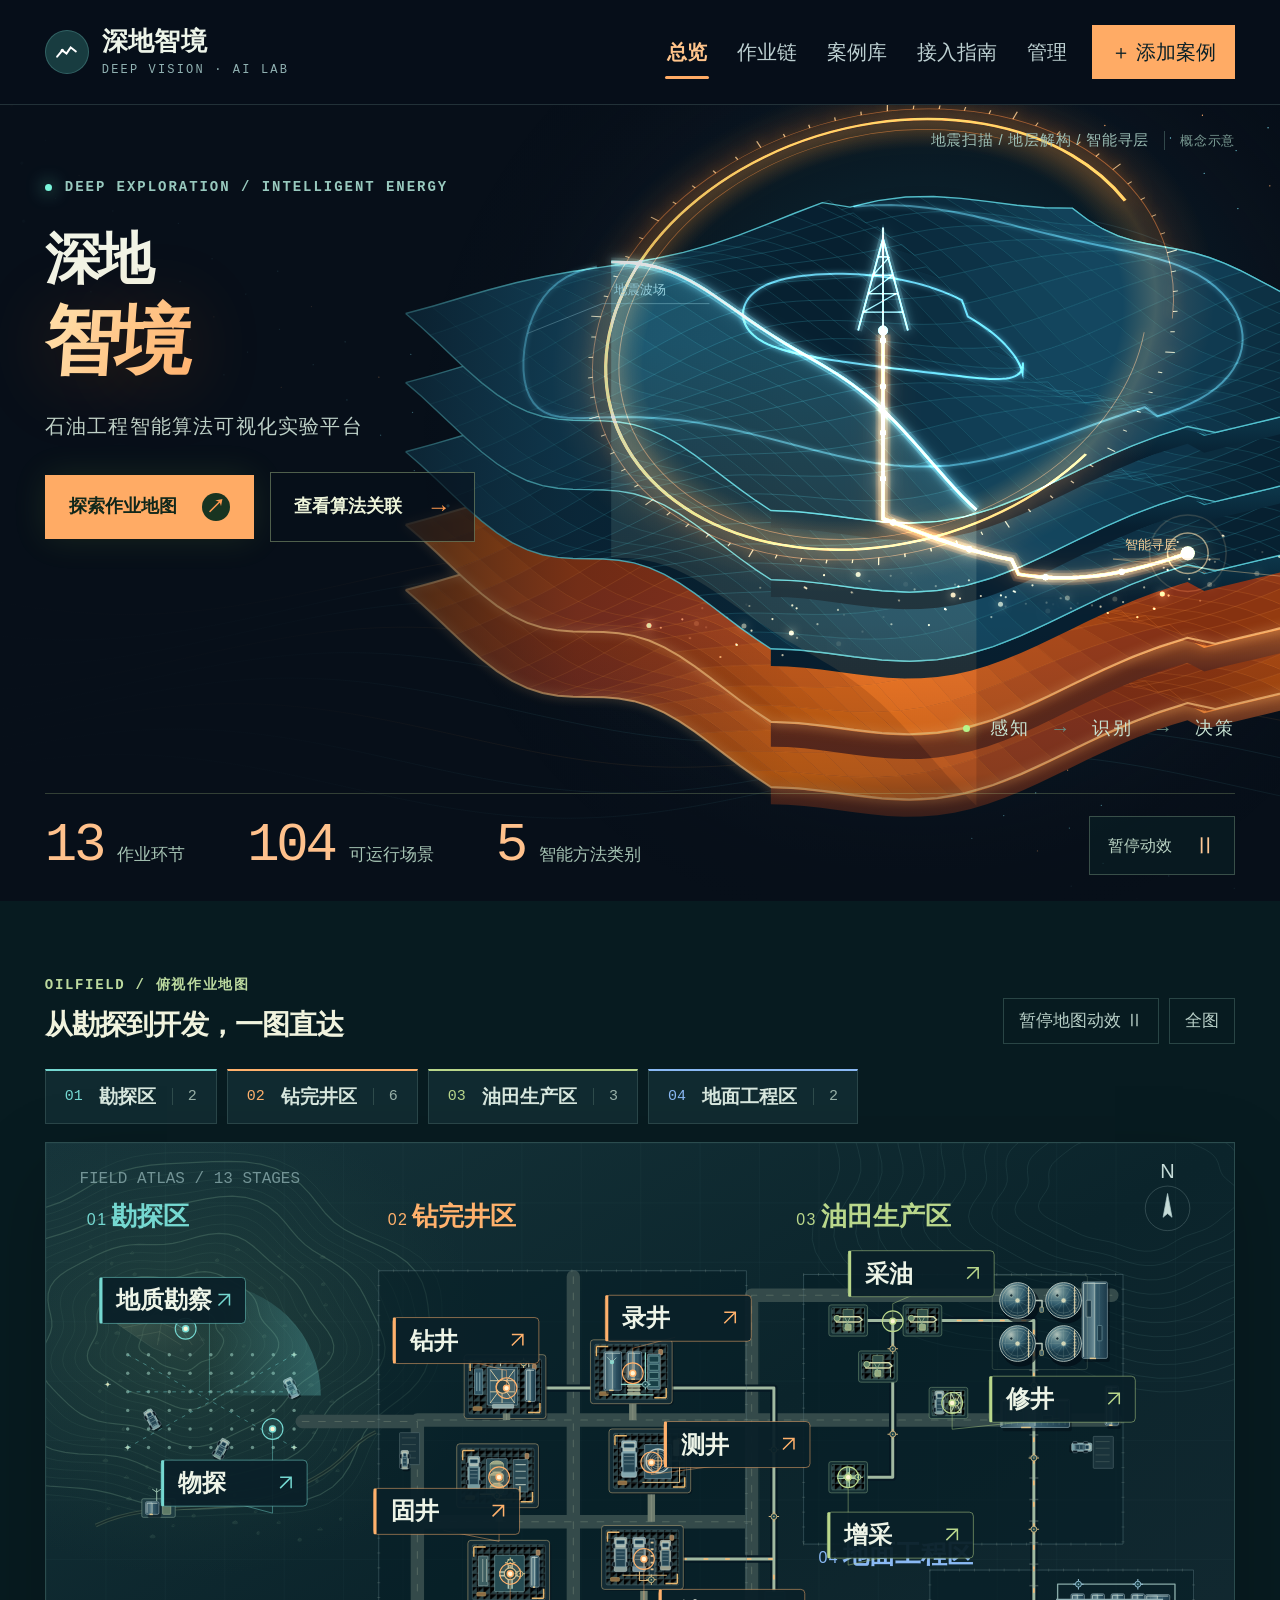
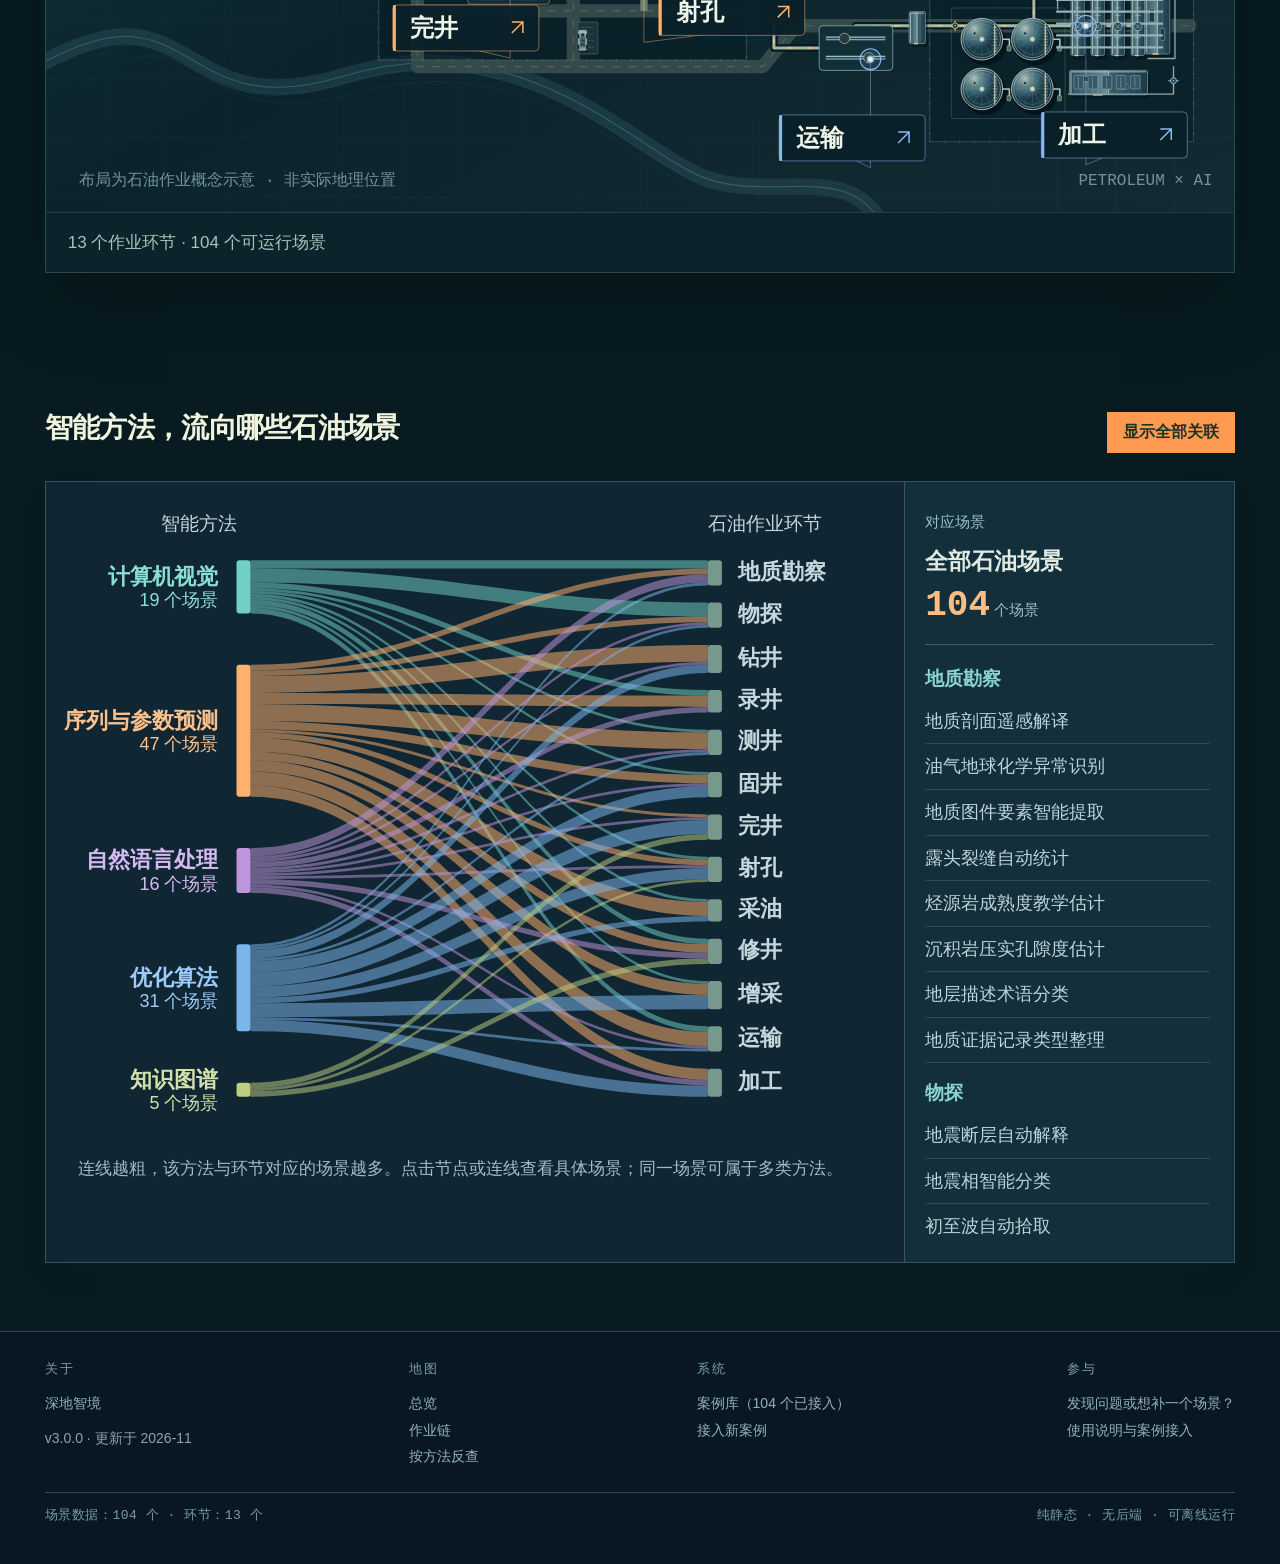
==== index.html @ 2edc5188 "Publish Deep Vision with 104 standalone case packages" ====
<!DOCTYPE html>
<html lang="zh-CN">
<head>
<meta charset="UTF-8">
<meta name="viewport" content="width=device-width, initial-scale=1">
<title>深地智境</title>
<meta name="description" content="按石油作业链条逐环节展示可被深度学习改造的候选场景，标注 AI 介入点、数据条件与难度等级；带可运行的案例示范。">

<link rel="stylesheet" href="assets/core/tokens.css?v=342cf33930a3">
<link rel="stylesheet" href="assets/core/layout.css?v=50ebb959e0c3">
<link rel="stylesheet" href="assets/core/ui.css?v=e6f9c9d52285">
<link rel="stylesheet" href="assets/core/atlas-modern.css?v=4b2fe0c41042"><link rel="stylesheet" href="assets/core/hero-showcase.css?v=bfd9383c7ddd"><link rel="stylesheet" href="assets/core/field-atlas.css?v=1c69965e62d0"><link rel="stylesheet" href="assets/core/typography.css?v=a3e44f5db6d7"><link rel="stylesheet" href="assets/core/site-theme.css?v=c8403ecc558a"><link rel="stylesheet" href="assets/core/visual-balance.css?v=055d3d6280e7"><link rel="stylesheet" href="assets/core/responsive-layout.css?v=aa645f9584f3"><script src="assets/core/responsive-layout.js?v=fba306788562"></script><link rel="stylesheet" href="assets/core/drilling-stage.css?v=667e18cecf78"><link rel="stylesheet" href="assets/core/case-layout.css?v=bae77442cafb"><link rel="stylesheet" href="assets/core/visual-story.css?v=abb09c62ab04"><link rel="stylesheet" href="assets/core/case-reading.css?v=5a3bd99c80a9"></head>
<body>

<div id="view">
  <main class="wrap" style="padding:120px 0">
    <div class="empty"><b>正在加载</b>如果这行字一直不消失，说明脚本没有正确执行，
    请检查浏览器控制台。</div>
  </main>
</div>

<noscript>
  <div class="wrap" style="padding:80px 0">
    <div class="empty"><b>需要启用 JavaScript</b>本站是纯前端渲染的，所有页面由本地脚本生成。</div>
  </div>
</noscript>

<!-- =========================================================
     脚本加载顺序（改这里之前先读 docs/如何添加新案例.md）
     1. data.js         场景元数据
     2. registry.js     案例注册表
     3. kit.js          渲染工具箱
     4. cases/*         案例插件 —— 新增案例加在这一段
     5. case-demo-host  示范宿主（整页 iframe / 模块 Shadow DOM）
     6. case-upload     案例包导入（读 localStorage，必须在 shell 前）
     7. shell.js        外壳，必须最后
     ========================================================= -->
<script src="assets/data.js?v=da919d1f98a9"></script>
<script src="assets/core/registry.js?v=8f05258ab177"></script>
<script src="assets/core/kit.js?v=617d84843cad"></script>

<script src="assets/cases/welllog-layer.case.js?v=aa77d965f07a"></script>
<script src="assets/cases/welllog-layer.demo.js?v=cda5c3883fe9"></script>
<!-- ↑ 新案例加在这里：<script src="assets/cases/你的案例.case.js"></script> -->

<!-- 上传的案例包（localStorage）在这里恢复注册，必须在 shell.js 之前 -->
<script src="assets/core/case-demo-host.js?v=b714731358d5"></script>
<script src="assets/core/reference-compat.js?v=687f23ee3d21"></script>
<script src="assets/core/case-upload.js?v=7e6591bdbd07"></script>

<script src="assets/core/admin.js?v=25abed505810"></script>

<script src="assets/cases/submission.case.js?v=53d405d1c8ea"></script>
<script src="assets/core/shell.js?v=cf07dbf7e79e"></script>

<script src="assets/core/jszip.min.js?v=f12f367798e3"></script><script src="assets/core/zip-import.js?v=107d99b56306"></script><script src="assets/core/enhance.js?v=d10f1e54874f"></script><script src="assets/core/review.js?v=57af353145b8"></script><script src="assets/core/field-detail.js?v=57bccdac3e24"></script><script src="assets/core/field-map.js?v=561b16497f39"></script><script src="assets/core/method-map.js?v=8bbf42f8b84b"></script><script src="assets/core/hero-wavefield.js?v=b8c109173e11"></script><script src="assets/core/hero-showcase.js?v=47ed6ec9f074"></script><script src="assets/core/site-style.js?v=aeabc6222d94"></script><script src="assets/core/three-vendor.js?v=73708dd5fd15"></script><script src="assets/core/field-scene-catalog.js?v=a9eef6bc4c79"></script><script src="assets/core/field-panorama.js?v=92b64bff4423"></script><script src="assets/core/field-models.js?v=7644976f595b"></script><script src="assets/core/field-world.js?v=37306292ba66"></script><script src="assets/core/drilling-stage.js?v=5fe9d2c234d6"></script><script src="assets/core/reading-scale.js?v=5ea60c74acb3"></script></body>
</html>
---- assets/core/tokens.css ----
/* =========================================================
   设计令牌 Design Tokens
   风格：暖白纸面 + 低饱和彩色分区
   规则：所有颜色只在这里定义，案例与组件不得写死色值
   ========================================================= */

:root{
  /* ---------- 画布 ---------- */
  --paper:      #fbfaf6;   /* 主背景，暖白 */
  --paper-2:    #f5f2ea;   /* 次级底板 */
  --paper-3:    #efece1;   /* 三级底板 */
  --card:       #ffffff;   /* 卡片 */
  --card-soft:  #fdfcf9;   /* 卡片内嵌区 */

  /* ---------- 描边 ---------- */
  --line:       #e9e4d8;
  --line-2:     #ddd7c8;
  --line-3:     #c9c2b0;

  /* ---------- 墨色（文字） ---------- */
  --ink:        #242b2e;
  --ink-2:      #4d565b;
  --ink-3:      #79828a;
  --ink-4:      #9ba3a9;
  --ink-inv:    #fdfcf9;

  /* ---------- 主强调 ---------- */
  --jade:       #2f7d6b;
  --jade-d:     #235f51;
  --jade-l:     #e6f1ec;
  --clay:       #b26a39;
  --clay-d:     #8e5229;
  --clay-l:     #f8ecdf;

  /* ---------- 五类方法色（中饱和，白底可读） ---------- */
  --c-cv:       #2f7d6b;   /* 计算机视觉 */
  --c-ts:       #b26a39;   /* 时序预测 */
  --c-nlp:      #7e5a8d;   /* 自然语言处理 */
  --c-opt:      #41699b;   /* 优化算法 */
  --c-kg:       #767a2e;   /* 知识图谱 */

  --bg-cv:      #e6f1ec;
  --bg-ts:      #f8ecdf;
  --bg-nlp:     #efe9f4;
  --bg-opt:     #e7eef9;
  --bg-kg:      #f1f1dd;

  /* ---------- 语义色 ---------- */
  --ok:         #3f8560;
  --ok-bg:      #e7f3ea;
  --warn:       #a97a1c;
  --warn-bg:    #f9efd7;
  --bad:        #b05a51;
  --bad-bg:     #f9e9e5;

  /* ---------- 圆角与阴影 ---------- */
  --r-s: 5px;
  --r-m: 9px;
  --r-l: 14px;
  --r-xl: 20px;

  --sh-1: 0 1px 2px rgba(48,44,30,.045);
  --sh-2: 0 1px 2px rgba(48,44,30,.05), 0 6px 18px -10px rgba(48,44,30,.14);
  --sh-3: 0 2px 4px rgba(48,44,30,.05), 0 14px 34px -16px rgba(48,44,30,.20);

  /* ---------- 字体 ---------- */
  --mono: 'JetBrains Mono','SFMono-Regular','Cascadia Mono',Consolas,'Liberation Mono',monospace;
  --sans: 'Inter',-apple-system,BlinkMacSystemFont,'Segoe UI Variable','Segoe UI',
          'PingFang SC','Hiragino Sans GB','Microsoft YaHei UI','Microsoft YaHei',sans-serif;

  /* ---------- 布局 ---------- */
  --nav-h: 54px;
  --maxw: 1180px;
  --sp-1: 6px;  --sp-2: 10px;  --sp-3: 14px;
  --sp-4: 20px; --sp-5: 28px;  --sp-6: 40px;
}

/* =========================================================
   Reset
   ========================================================= */
*{box-sizing:border-box;margin:0;padding:0}
html{scroll-behavior:smooth;-webkit-text-size-adjust:100%}
body{
  font-family:var(--sans);
  font-size:14px;
  line-height:1.68;
  color:var(--ink);
  background:var(--paper);
  -webkit-font-smoothing:antialiased;
  -moz-osx-font-smoothing:grayscale;
  overflow-x:hidden;
}

/* 背景：四处低饱和色晕，制造“纸面有光”的感觉，不做暗色 */
body::before{
  content:'';
  position:fixed;inset:0;z-index:-2;
  background:
    radial-gradient(1000px 620px at 6% -12%,  #e5f1eb 0%, rgba(229,241,235,0) 62%),
    radial-gradient(880px 560px at 96% -6%,   #f9ecdf 0%, rgba(249,236,223,0) 60%),
    radial-gradient(900px 760px at 74% 102%,  #e8eef8 0%, rgba(232,238,248,0) 62%),
    radial-gradient(760px 620px at 18% 96%,   #f7ebee 0%, rgba(247,235,238,0) 60%),
    var(--paper);
}
/* 极淡网格，只在上半页可见 */
body::after{
  content:'';
  position:fixed;inset:0;z-index:-1;pointer-events:none;
  background-image:
    linear-gradient(to right, rgba(80,74,55,.055) 1px, transparent 1px),
    linear-gradient(to bottom, rgba(80,74,55,.055) 1px, transparent 1px);
  background-size:76px 76px;
  mask-image:radial-gradient(ellipse 70% 46% at 50% 0%, #000 0%, transparent 82%);
  -webkit-mask-image:radial-gradient(ellipse 70% 46% at 50% 0%, #000 0%, transparent 82%);
}

a{color:inherit;text-decoration:none}
button{font-family:inherit;font-size:inherit;color:inherit;background:none;border:none;cursor:pointer}
input,select,textarea{font-family:inherit;font-size:inherit}
img,svg{max-width:100%}
::selection{background:rgba(47,125,107,.20);color:var(--ink)}

::-webkit-scrollbar{width:11px;height:11px}
::-webkit-scrollbar-track{background:var(--paper-2)}
::-webkit-scrollbar-thumb{background:var(--line-2);border-radius:6px;border:3px solid var(--paper-2)}
::-webkit-scrollbar-thumb:hover{background:var(--line-3)}

:focus-visible{outline:2px solid var(--jade);outline-offset:2px;border-radius:3px}

/* =========================================================
   排版基元
   ========================================================= */
h1,h2,h3,h4,h5{font-weight:650;letter-spacing:-.005em;line-height:1.3;color:var(--ink)}
p{color:var(--ink-2)}
b,strong{font-weight:650;color:var(--ink)}

.wrap{width:min(var(--maxw),calc(100% - 48px));margin:0 auto}
.mono{font-family:var(--mono);font-variant-numeric:tabular-nums}

.kicker{
  font-family:var(--mono);font-size:10px;letter-spacing:.2em;text-transform:uppercase;
  color:var(--jade-d);display:inline-flex;align-items:center;gap:9px;
}
.kicker::before{content:'';width:20px;height:1.5px;background:currentColor;opacity:.55;border-radius:2px}
.kicker.plain::before{display:none}
.kicker.clay{color:var(--clay-d)}

.eyebrow{
  font-family:var(--mono);font-size:10px;letter-spacing:.18em;text-transform:uppercase;color:var(--ink-4);
}

.lede{font-size:13.5px;line-height:1.8;color:var(--ink-2)}

/* 工具类 */
.muted{color:var(--ink-3)}
.small{font-size:12px}
.nowrap{white-space:nowrap}
.hr{height:1px;background:var(--line);border:0;margin:0}
.stack{display:flex;flex-direction:column}
.row{display:flex;align-items:center}

/* 动效：轻微上浮，不做夸张动画 */
@keyframes rise{from{opacity:0;transform:translateY(8px)}to{opacity:1;transform:none}}
.rise{animation:rise .42s cubic-bezier(.2,.7,.3,1) both}
.d1{animation-delay:.03s}.d2{animation-delay:.06s}.d3{animation-delay:.09s}.d4{animation-delay:.12s}.d5{animation-delay:.15s}

@media (prefers-reduced-motion:reduce){
  *{animation:none!important;transition:none!important;scroll-behavior:auto!important}
}
---- assets/core/layout.css ----
/* =========================================================
   布局层：导航 / 页头 / 章节 / 链条 / 页脚
   ========================================================= */

/* ---------------- 顶部导航 ---------------- */
.hdr{
  position:sticky;top:0;z-index:60;
  background:rgba(251,250,246,.82);
  backdrop-filter:blur(16px) saturate(150%);
  -webkit-backdrop-filter:blur(16px) saturate(150%);
  border-bottom:1px solid var(--line);
}
.hdr-in{
  width:min(var(--maxw),calc(100% - 44px));margin:0 auto;
  height:var(--nav-h);display:flex;align-items:center;gap:24px;
}
.brand{display:flex;align-items:center;gap:11px;flex-shrink:0}
.brand-mark{
  width:28px;height:28px;border-radius:8px;
  background:linear-gradient(148deg,var(--jade) 0%, #3f9a83 55%, var(--clay) 140%);
  display:grid;place-items:center;flex-shrink:0;
  box-shadow:0 1px 2px rgba(47,125,107,.28), 0 6px 14px -8px rgba(47,125,107,.5);
}
.brand-mark svg{display:block}
.brand-txt{display:flex;flex-direction:column;line-height:1.15}
.brand-txt b{font-size:14px;font-weight:650;letter-spacing:.01em;color:var(--ink)}
.brand-txt span{
  font-family:var(--mono);font-size:8.5px;letter-spacing:.17em;color:var(--ink-4);
  text-transform:uppercase;margin-top:3px;
}

.nav{display:flex;align-items:center;gap:1px;margin-left:auto}
.nav a{
  position:relative;padding:7px 11px;border-radius:6px;font-size:13px;color:var(--ink-2);
  transition:color .16s,background .16s;white-space:nowrap;
}
.nav a:hover{color:var(--ink);background:rgba(47,125,107,.07)}
.nav a.on{color:var(--jade-d);font-weight:600}
.nav a.on::after{
  content:'';position:absolute;left:11px;right:11px;bottom:-2px;height:2px;
  background:var(--jade);border-radius:2px;
}
.nav .nav-sep{width:1px;height:16px;background:var(--line-2);margin:0 8px}

/* ---------------- 章节 ---------------- */
.section{padding:38px 0}
.section.tight{padding:26px 0}
.section + .section{border-top:0}
/* 章节头：标高尺 + 编号徽标 + 全宽标题，像技术文档的章节分隔 */
.sec-head{border-top:1px solid var(--line-2);padding-top:9px;margin-bottom:16px}
.sec-rail{display:flex;align-items:center;gap:11px;margin-bottom:8px;min-height:20px}
.sec-num{
  font-family:var(--mono);font-size:10px;letter-spacing:.08em;color:var(--jade-d);
  padding:1px 6px;border:1px solid rgba(47,125,107,.26);border-radius:4px;
  background:var(--jade-l);line-height:1.5;
}
.sec-rail .kicker::before{display:none}
.sec-rail .kicker{font-size:9px;letter-spacing:.16em}
.sec-rail .r{margin-left:auto;display:flex;align-items:center;gap:8px}
.sec-head h2{font-size:clamp(17px,1.75vw,20px);letter-spacing:-.012em}
.sec-head p{color:var(--ink-3);font-size:12.5px;max-width:82ch;margin-top:3px;line-height:1.62}

/* ---------------- HERO ---------------- */
.hero{padding:34px 0 0;position:relative}
.hero-grid{
  display:grid;grid-template-columns:minmax(0,1fr) 372px;
  gap:52px;align-items:start;padding-bottom:6px;
}
.hero-main{min-width:0}
.hero-top{display:flex;align-items:center;gap:8px;margin-bottom:16px;flex-wrap:wrap}
.hero-badge{
  font-family:var(--mono);font-size:9px;letter-spacing:.13em;color:var(--jade-d);
  background:var(--jade-l);border:1px solid rgba(47,125,107,.22);
  padding:3px 9px;border-radius:100px;
}
.hero-badge.alt{background:var(--paper-2);border-color:var(--line-2);color:var(--ink-3)}

.hero h1{
  font-size:clamp(28px,3.3vw,42px);
  line-height:1.14;font-weight:680;letter-spacing:-.024em;
  max-width:20ch;
}
.hero h1 em{
  font-style:normal;position:relative;white-space:nowrap;
  color:var(--jade-d);
}
.hero h1 em::after{
  content:'';position:absolute;left:-2px;right:-2px;bottom:.08em;height:.2em;
  background:linear-gradient(90deg, rgba(47,125,107,.16), rgba(178,106,57,.16));
  border-radius:3px;z-index:-1;
}
.hero-lead{
  margin-top:16px;max-width:60ch;font-size:13.5px;
  color:var(--ink-2);line-height:1.8;
}
.hero-note{
  margin-top:16px;display:flex;gap:11px;align-items:flex-start;
  padding:10px 14px;border-left:2.5px solid var(--clay);
  background:linear-gradient(90deg, rgba(178,106,57,.07), rgba(178,106,57,0) 72%);
  border-radius:0 7px 7px 0;max-width:none;
}
.hero-note b{color:var(--ink);font-weight:650}
.hero-note p{font-size:12px;color:var(--ink-3);line-height:1.65}
.hero-acts{display:flex;gap:8px;margin-top:18px;flex-wrap:wrap}

/* 速览面板 */
.spec{
  border:1px solid var(--line-2);border-radius:11px;background:var(--card);
  box-shadow:var(--sh-2);overflow:hidden;position:relative;
}
.spec::before{
  content:'';position:absolute;left:0;top:0;right:0;height:3px;
  background:linear-gradient(90deg,var(--jade) 0%, #4f9a86 52%, var(--clay) 100%);
}
.spec-h{
  display:flex;align-items:center;justify-content:space-between;gap:10px;
  padding:10px 15px;border-bottom:1px solid var(--line);background:var(--card-soft);
  font-size:8.5px;letter-spacing:.13em;color:var(--ink-4);margin-top:3px;
}
.spec-body{padding:0 15px}
.spec-row{
  display:flex;align-items:baseline;justify-content:space-between;gap:12px;
  padding:8px 0;border-bottom:1px solid var(--line);
}
.spec-body:last-of-type .spec-row:last-child{border-bottom:0}
.spec-row .k{font-size:11.5px;color:var(--ink-3)}
.spec-row .v{font-family:var(--mono);font-size:16px;color:var(--ink);line-height:1;white-space:nowrap}
.spec-row .v small{font-size:9px;color:var(--ink-4);margin:0 5px 0 2px;font-family:var(--sans);letter-spacing:0}
.spec-row .v small:last-child{margin-right:0}
.spec-bar{display:flex;height:4px;margin:0 15px 6px;border-radius:2px;overflow:hidden;background:var(--line)}
.spec-bar i{display:block;height:100%}
.spec-sub{padding:9px 15px 0;border-top:1px solid var(--line);font-size:8.5px;letter-spacing:.13em;color:var(--ink-4)}
.comp{padding:7px 15px 0}
.comp-bar{display:flex;height:7px;border-radius:3px;overflow:hidden;gap:2px}
.comp-bar i{display:block;height:100%}
.comp-legend{display:grid;grid-template-columns:1fr 1fr;gap:0 12px;margin-top:7px}
.comp-legend a{
  display:flex;align-items:center;gap:5px;padding:3px 0;
  font-family:var(--mono);font-size:9px;color:var(--ink-3);letter-spacing:.04em;
  border-bottom:1px solid var(--line);transition:color .15s;
}
.comp-legend a:hover{color:var(--jade-d)}
.comp-legend i{width:6px;height:6px;border-radius:1px;display:block;flex-shrink:0}
.comp-legend b{margin-left:auto;color:var(--ink);font-weight:500}
.spec-f{
  display:flex;justify-content:space-between;gap:10px;margin-top:11px;
  padding:8px 15px;border-top:1px solid var(--line);background:var(--card-soft);
  font-family:var(--mono);font-size:8.5px;letter-spacing:.05em;color:var(--ink-4);
}

/* ---------------- 链条 ---------------- */
.chain-wrap{position:relative}
.chain-scroll{overflow-x:auto;padding:0 0 8px;margin:0 -6px}
.chain-scroll::-webkit-scrollbar{height:6px}
.chain{
  display:grid;grid-template-columns:repeat(13,minmax(80px,1fr));
  gap:4px;position:relative;padding-top:22px;min-width:1020px;
}
.chain::before{
  content:'';position:absolute;left:6px;right:6px;top:8px;height:1px;
  background:linear-gradient(90deg,rgba(47,125,107,.10),var(--line-3) 6%,var(--line-2) 94%,rgba(178,106,57,.16));
}
.step{
  position:relative;display:block;padding:11px 9px 10px;border-radius:8px;
  border:1px solid transparent;transition:background .18s,border-color .18s,box-shadow .18s,transform .18s;
}
.step::before{
  content:'';position:absolute;top:-17px;left:17px;width:6px;height:6px;border-radius:50%;
  background:var(--card);border:1.5px solid var(--line-3);transition:all .18s;
}
.step:hover{background:var(--card);border-color:var(--line);box-shadow:var(--sh-2);transform:translateY(-2px)}
.step:hover::before{background:var(--jade);border-color:var(--jade);box-shadow:0 0 0 4px rgba(47,125,107,.13)}
.step-idx{font-family:var(--mono);font-size:8.5px;color:var(--ink-4);letter-spacing:.1em}
.step-name{font-size:12px;margin-top:3px;letter-spacing:.01em;line-height:1.3;font-weight:600;color:var(--ink)}
.step-n{font-family:var(--mono);font-size:15px;color:var(--ink-2);margin-top:6px;line-height:1}
.step-n span{font-size:8.5px;color:var(--ink-4);margin-left:3px;font-family:var(--sans)}
.step-bar{display:flex;gap:2px;margin-top:6px;height:3px}
.step-bar i{flex:1;border-radius:2px;background:var(--c,var(--line-2));opacity:.9;min-width:2px}
.step-bar i.empty{background:var(--line-2);opacity:1}

.chain-hint{
  display:flex;align-items:center;gap:8px;margin-top:9px;
  font-family:var(--mono);font-size:9px;letter-spacing:.08em;color:var(--ink-4);
}

/* ---------------- 页脚 ---------------- */
.ftr{border-top:1px solid var(--line-2);padding:30px 0 36px;margin-top:0;background:rgba(245,242,234,.55)}
.ftr-in{display:flex;justify-content:space-between;gap:40px;flex-wrap:wrap}
.ftr-col h5{
  font-family:var(--mono);font-size:9px;letter-spacing:.16em;text-transform:uppercase;
  color:var(--ink-4);margin-bottom:11px;font-weight:400;
}
.ftr-col p,.ftr-col a{font-size:11.5px;color:var(--ink-3);display:block;line-height:1.9}
.ftr-col a:hover{color:var(--jade-d)}
.ftr-bot{
  margin-top:22px;padding-top:12px;border-top:1px solid var(--line);
  display:flex;justify-content:space-between;gap:20px;flex-wrap:wrap;
  font-family:var(--mono);font-size:9px;letter-spacing:.04em;color:var(--ink-4);
}

/* ---------------- 面包屑 ---------------- */
.crumb{display:flex;align-items:center;gap:7px;font-size:11px;color:var(--ink-4);padding:14px 0 0;flex-wrap:wrap}
.crumb a{color:var(--ink-3);transition:color .16s}
.crumb a:hover{color:var(--jade-d)}
.crumb .sep{color:var(--line-3)}
.crumb .cur{color:var(--ink-2)}

/* ---------------- 页头 ---------------- */
.page-head{padding:14px 0 18px}
.ph-top{display:flex;align-items:flex-start;justify-content:space-between;gap:26px;flex-wrap:wrap}
.ph-idx{font-family:var(--mono);font-size:9.5px;letter-spacing:.15em;color:var(--ink-4);margin-bottom:7px}
.ph-idx b{color:var(--jade);font-weight:500}
.page-head h1{font-size:clamp(22px,2.6vw,30px);letter-spacing:-.016em;line-height:1.2}
.page-head h1 .en{
  display:block;font-family:var(--mono);font-size:9.5px;letter-spacing:.16em;
  color:var(--ink-4);text-transform:uppercase;margin-top:7px;font-weight:400;
}
.page-head .blurb{margin-top:10px;max-width:70ch;color:var(--ink-2);font-size:12.8px;line-height:1.75}
.ph-stat{display:flex;gap:22px;flex-shrink:0;padding-top:6px}
.ph-stat div{text-align:right}
.ph-stat .n{font-family:var(--mono);font-size:20px;line-height:1;color:var(--ink)}
.ph-stat .l{font-size:10px;color:var(--ink-4);margin-top:5px;letter-spacing:.05em}

/* ---------------- 响应式 ---------------- */
@media (max-width:1080px){
  .hero-grid{grid-template-columns:minmax(0,1fr);gap:26px}
  .hero h1{max-width:none}
  .spec{max-width:520px}
}
@media (max-width:760px){
  .wrap,.hdr-in{width:calc(100% - 32px)}
  .section{padding:30px 0}
  .hero{padding:24px 0 0}
  .hero h1{max-width:none}
  .nav a:not(.nav-keep){display:none}
  .nav .nav-sep{display:none}
  .sec-head{flex-direction:column;align-items:flex-start;gap:8px}
  .ftr-in{gap:26px}
}
---- assets/core/ui.css ----
/* =========================================================
   组件层：标签 / 卡片 / 表格 / 四段式 / 流程 / 示范 / 控制台
   ========================================================= */

/* ---------------- 标签 ---------------- */
.tag{
  display:inline-flex;align-items:center;gap:6px;
  font-family:var(--mono);font-size:10.5px;letter-spacing:.05em;
  padding:3px 8px;border-radius:5px;border:1px solid var(--line-2);
  color:var(--ink-3);background:var(--card-soft);white-space:nowrap;
}
.tag .dot{width:5px;height:5px;border-radius:50%;background:currentColor;flex-shrink:0}

.mtag{
  display:inline-flex;align-items:center;gap:5px;
  font-family:var(--mono);font-size:10.5px;letter-spacing:.04em;
  padding:2px 7px;border-radius:5px;
  color:var(--mc,var(--ink-3));
  border:1px solid color-mix(in srgb, var(--mc,var(--line-3)) 26%, transparent);
  background:color-mix(in srgb, var(--mc,var(--line-3)) 8%, var(--card));
  white-space:nowrap;
}
.mtag b{font-weight:600}
.mtag[data-m="cv"]{--mc:var(--c-cv)}
.mtag[data-m="ts"]{--mc:var(--c-ts)}
.mtag[data-m="nlp"]{--mc:var(--c-nlp)}
.mtag[data-m="opt"]{--mc:var(--c-opt)}
.mtag[data-m="kg"]{--mc:var(--c-kg)}

.dtag{
  display:inline-flex;align-items:center;gap:5px;
  font-family:var(--mono);font-size:10.5px;letter-spacing:.04em;
  padding:2px 8px;border-radius:5px;border:1px solid;
}
.dtag[data-d="低"]{color:var(--ok);border-color:rgba(63,133,96,.28);background:var(--ok-bg)}
.dtag[data-d="中"]{color:var(--warn);border-color:rgba(169,122,28,.28);background:var(--warn-bg)}
.dtag[data-d="高"]{color:var(--bad);border-color:rgba(176,90,81,.28);background:var(--bad-bg)}
.dtag::before{content:'';width:4px;height:4px;border-radius:50%;background:currentColor}

.badge-ready{
  display:inline-flex;align-items:center;gap:5px;
  font-family:var(--mono);font-size:9.5px;letter-spacing:.1em;
  padding:3px 8px;border-radius:4px;font-weight:600;
  color:var(--jade-d);background:var(--jade-l);border:1px solid rgba(47,125,107,.22);
}
.badge-ready::before{content:'';width:5px;height:5px;border-radius:50%;background:var(--jade)}
.badge-draft{
  display:inline-flex;align-items:center;gap:5px;
  font-family:var(--mono);font-size:9.5px;letter-spacing:.1em;
  padding:3px 8px;border-radius:4px;
  color:var(--warn);background:var(--warn-bg);border:1px solid rgba(169,122,28,.24);
}
.badge-wip{
  font-family:var(--mono);font-size:9.5px;letter-spacing:.1em;
  padding:3px 8px;border-radius:4px;color:var(--ink-3);
  background:var(--paper-2);border:1px dashed var(--line-2);
}

/* ---------------- 按钮 ---------------- */
.btn{
  display:inline-flex;align-items:center;justify-content:center;gap:7px;
  padding:9px 15px;border-radius:7px;font-size:13px;font-weight:500;
  border:1px solid var(--line-2);color:var(--ink);
  background:var(--card);
  transition:background .16s,border-color .16s,box-shadow .16s,transform .16s;
  cursor:pointer;white-space:nowrap;
}
.btn:hover{background:var(--card-soft);border-color:var(--line-3);box-shadow:var(--sh-1)}
.btn:active{transform:translateY(1px)}
.btn.primary{background:var(--jade);border-color:var(--jade);color:var(--ink-inv);font-weight:600}
.btn.primary:hover{background:var(--jade-d);border-color:var(--jade-d);box-shadow:0 4px 12px -4px rgba(47,125,107,.45)}
.btn.clay{background:var(--clay);border-color:var(--clay);color:#fff}
.btn.clay:hover{background:var(--clay-d);border-color:var(--clay-d)}
.btn.ghost{border-color:transparent;background:transparent;color:var(--ink-3)}
.btn.ghost:hover{color:var(--ink);background:rgba(80,74,55,.06);box-shadow:none}
.btn.sm{padding:6px 11px;font-size:12px;border-radius:6px}
.btn .ar{font-family:var(--mono);font-size:10px;opacity:.55}

/* ---------------- 卡片 ---------------- */
.card{
  border:1px solid var(--line);border-radius:var(--r-m);
  background:var(--card);box-shadow:var(--sh-1);
}
.card-pad{padding:16px 18px}

/* 方法面板：五格一体式，靠细线分隔，不再用浮起的卡片 */
.methods{
  display:grid;grid-template-columns:repeat(5,1fr);
  border:1px solid var(--line);border-radius:var(--r-m);overflow:hidden;
  background:var(--card);box-shadow:var(--sh-1);
}
.mcard{
  display:flex;flex-direction:column;gap:6px;position:relative;overflow:hidden;
  padding:15px 15px 13px;border:0;border-left:1px solid var(--line);border-radius:0;
  background:var(--card);box-shadow:none;
  transition:background .16s;
}
.mcard:first-child{border-left:0}
.mcard::before{
  content:'';position:absolute;left:0;top:0;right:0;height:3px;background:var(--mc);
  opacity:1;
}
.mcard:hover{background:var(--card-soft)}
.mcard .abbr{
  font-family:var(--mono);font-size:10.5px;letter-spacing:.13em;color:var(--mc);
  display:flex;align-items:center;justify-content:space-between;
}
.mcard .abbr b{font-size:13px;font-weight:650;letter-spacing:.05em}
.mcard .abbr span{font-size:8.5px;color:var(--ink-4);letter-spacing:.05em}
.mcard .nm{font-size:13px;font-weight:650;margin-top:-1px}
.mcard .ds{font-size:11px;line-height:1.6;color:var(--ink-3);flex:1}
.mcard .cnt{
  font-family:var(--mono);font-size:10px;color:var(--ink-3);
  border-top:1px solid var(--line);padding-top:7px;display:flex;align-items:baseline;gap:5px;
}
.mcard .cnt b{font-size:13.5px;color:var(--ink);font-weight:500}
.mcard[data-m="cv"]{--mc:var(--c-cv)}
.mcard[data-m="ts"]{--mc:var(--c-ts)}
.mcard[data-m="nlp"]{--mc:var(--c-nlp)}
.mcard[data-m="opt"]{--mc:var(--c-opt)}
.mcard[data-m="kg"]{--mc:var(--c-kg)}

/* ---------------- 矩阵 ---------------- */
.matrix-wrap{overflow-x:auto;border:1px solid var(--line);border-radius:var(--r-m);background:var(--card);box-shadow:var(--sh-1)}
table.matrix{border-collapse:collapse;width:100%;min-width:680px}
table.matrix th,table.matrix td{padding:0;text-align:center;border-bottom:1px solid var(--line);border-right:1px solid var(--line)}
table.matrix thead th{
  font-family:var(--mono);font-size:9.5px;letter-spacing:.09em;text-transform:uppercase;
  color:var(--ink-4);font-weight:400;padding:10px 6px;background:var(--card-soft);
}
table.matrix thead th:first-child{text-align:left;padding-left:16px;width:158px}
table.matrix tbody th{
  text-align:left;padding-left:16px;font-weight:500;font-size:12.5px;color:var(--ink-2);
  white-space:nowrap;background:var(--card);position:sticky;left:0;z-index:2;
}
table.matrix tbody th i{font-family:var(--mono);font-size:9px;color:var(--ink-4);font-style:normal;margin-right:8px}
table.matrix td{height:30px;background:var(--card)}
table.matrix td a{
  display:flex;align-items:center;justify-content:center;height:30px;
  font-family:var(--mono);font-size:10.5px;color:var(--ink-2);transition:all .14s;
}
table.matrix td a:hover{color:#fff;background:var(--jade);font-weight:600}
table.matrix td.zero a{color:var(--line-3)}
table.matrix tfoot td,table.matrix tfoot th{
  font-family:var(--mono);font-size:10px;color:var(--ink-3);padding:9px 6px;border-bottom:0;background:var(--card-soft);
}
table.matrix tfoot th{text-align:left;padding-left:16px;font-size:9.5px;letter-spacing:.09em}

.legend{display:flex;align-items:center;gap:16px;flex-wrap:wrap;font-size:11px;color:var(--ink-3);margin-top:12px}
.legend .k{display:flex;align-items:center;gap:6px}
.legend .k i{width:10px;height:10px;border-radius:2px;display:block}

/* ---------------- 字段说明 ---------------- */
.fields{display:grid;grid-template-columns:repeat(3,1fr);gap:1px;background:var(--line);border:1px solid var(--line);border-radius:var(--r-m);overflow:hidden}
.field{background:var(--card);padding:14px 16px 16px}
.field .fx{font-family:var(--mono);font-size:8.5px;letter-spacing:.13em;color:var(--ink-4);margin-bottom:7px}
.field h4{font-size:13px;margin-bottom:5px}
.field p{font-size:11.8px;color:var(--ink-3);line-height:1.65}
.field p b{color:var(--ink-2);font-weight:600}

/* ---------------- 环节页：筛选 ---------------- */
.filters{
  display:flex;align-items:center;gap:6px;flex-wrap:wrap;
  padding:10px 0;border-bottom:1px solid var(--line);position:sticky;top:var(--nav-h);
  background:rgba(251,250,246,.92);backdrop-filter:blur(10px);z-index:20;
}
.filters .lbl{font-family:var(--mono);font-size:9.5px;letter-spacing:.13em;color:var(--ink-4);margin-right:2px}
.chip{
  font-size:12px;padding:5px 11px;border-radius:100px;border:1px solid var(--line-2);
  color:var(--ink-2);transition:all .15s;background:var(--card);white-space:nowrap;
}
.chip:hover{border-color:var(--line-3);color:var(--ink)}
.chip.on{background:var(--ink);border-color:var(--ink);color:var(--ink-inv);font-weight:500}
.chip.on[data-m]{background:var(--mc);border-color:var(--mc);color:#fff}
.chip[data-m="cv"]{--mc:var(--c-cv)}
.chip[data-m="ts"]{--mc:var(--c-ts)}
.chip[data-m="nlp"]{--mc:var(--c-nlp)}
.chip[data-m="opt"]{--mc:var(--c-opt)}
.chip[data-m="kg"]{--mc:var(--c-kg)}
.filters .count{margin-left:auto;font-family:var(--mono);font-size:10.5px;color:var(--ink-4)}
.filters .divider{width:1px;height:16px;background:var(--line-2);margin:0 5px}

/* ---------------- 场景列表 ---------------- */
.scenes{padding:4px 0 28px}
.scene-row{
  display:grid;grid-template-columns:42px 1fr auto;gap:14px;align-items:start;
  padding:13px 12px 13px 6px;border-bottom:1px solid var(--line);
  transition:background .16s,padding .16s;position:relative;
}
.scene-row::before{
  content:'';position:absolute;left:0;top:0;bottom:0;width:2.5px;background:var(--jade);
  transform:scaleY(0);transform-origin:center;transition:transform .2s;border-radius:2px;
}
.scene-row:hover{background:rgba(255,255,255,.7);padding-left:13px}
.scene-row:hover::before{transform:scaleY(.6)}
.sr-n{font-family:var(--mono);font-size:9.5px;color:var(--ink-4);padding-top:4px;letter-spacing:.07em}
.sr-name{font-size:14.5px;font-weight:650;letter-spacing:.003em;display:flex;align-items:center;gap:8px;flex-wrap:wrap}
.sr-name .arrow{color:var(--ink-4);font-size:12px;transition:transform .18s,color .18s}
.scene-row:hover .sr-name .arrow{transform:translateX(3px);color:var(--jade)}
.sr-point{font-size:12.2px;color:var(--ink-3);line-height:1.62;margin-top:4px;max-width:80ch}
.sr-meta{display:flex;align-items:center;gap:6px;margin-top:7px;flex-wrap:wrap}
.sr-right{display:flex;flex-direction:column;align-items:flex-end;gap:7px;padding-top:3px}
.scene-row.is-ext .sr-name{font-weight:600;color:var(--ink-2)}
.scene-row.is-ext .sr-point{color:var(--ink-4)}

.empty{padding:54px 0;text-align:center;color:var(--ink-3);font-size:13px}
.empty b{display:block;font-size:15px;color:var(--ink-2);margin-bottom:6px;font-weight:600}

.pager{display:flex;justify-content:space-between;gap:14px;padding:18px 0 44px;border-top:1px solid var(--line);flex-wrap:wrap}
.pager a{
  display:flex;flex-direction:column;gap:4px;padding:11px 15px;border:1px solid var(--line);
  border-radius:8px;min-width:180px;background:var(--card);transition:border-color .16s,box-shadow .16s;
}
.pager a:hover{border-color:var(--line-3);box-shadow:var(--sh-1)}
.pager .dir{font-family:var(--mono);font-size:9px;letter-spacing:.13em;color:var(--ink-4)}
.pager .nm{font-size:13.5px}
.pager a.next{text-align:right;margin-left:auto}

/* ---------------- 方法页 ---------------- */
.method-group{border-bottom:1px solid var(--line)}
.mg-head{
  display:flex;align-items:baseline;gap:12px;padding:15px 0 8px;
  position:sticky;top:var(--nav-h);background:rgba(251,250,246,.93);backdrop-filter:blur(10px);z-index:10;
}
.mg-head .idx{font-family:var(--mono);font-size:9.5px;color:var(--ink-4)}
.mg-head h3{font-size:14.5px}
.mg-head .cnt{font-family:var(--mono);font-size:9.5px;color:var(--ink-4);margin-left:auto}
.mg-list{padding-bottom:5px}
.mrow{
  display:grid;grid-template-columns:1fr auto;gap:14px;align-items:center;
  padding:10px 12px 10px 4px;border-bottom:1px solid var(--line);
  transition:background .15s,padding .15s;
}
.mrow:last-child{border-bottom:0}
.mrow:hover{background:rgba(255,255,255,.7);padding-left:11px}
.mrow .nm{font-size:13px;font-weight:600;display:flex;align-items:center;gap:7px}
.mrow .pt{font-size:11.4px;color:var(--ink-4);margin-top:2px;line-height:1.55}
.mrow .rt{display:flex;align-items:center;gap:7px}

/* ---------------- 详情页 ---------------- */
.detail-head{padding:12px 0 0}
.dh-kicker{display:flex;align-items:center;gap:8px;margin-bottom:10px;flex-wrap:wrap}
.dh-title{font-size:clamp(22px,2.8vw,32px);letter-spacing:-.018em;line-height:1.18}
.dh-sub{margin-top:10px;color:var(--ink-2);font-size:12.8px;line-height:1.75;max-width:80ch}
.dh-tags{display:flex;align-items:center;gap:7px;margin-top:11px;flex-wrap:wrap}

.tabs{
  display:flex;gap:0;margin-top:16px;border-bottom:1px solid var(--line-2);
  position:sticky;top:var(--nav-h);z-index:30;
  background:rgba(251,250,246,.94);backdrop-filter:blur(12px);
  overflow-x:auto;
}
.tab{
  padding:10px 16px;font-size:12.5px;color:var(--ink-3);border-bottom:2px solid transparent;
  transition:color .16s,border-color .16s;white-space:nowrap;display:flex;align-items:center;gap:7px;
  font-weight:500;
}
.tab:hover{color:var(--ink)}
.tab .num{font-family:var(--mono);font-size:8.5px;color:var(--ink-4);letter-spacing:.1em}
.tab.on{color:var(--jade-d);border-color:var(--jade);font-weight:600}
.tab.on .num{color:var(--jade)}

.panel{display:none;padding:4px 0 42px}
.panel.on{display:block;animation:rise .3s ease both}

/* 30 秒判断 */
.judge{
  display:grid;grid-template-columns:repeat(4,1fr);gap:1px;background:var(--line);
  border:1px solid var(--line);border-radius:var(--r-m);overflow:hidden;margin:18px 0 2px;
  box-shadow:var(--sh-1);
}
.judge .jc{background:var(--card);padding:12px 14px}
.judge .jl{font-family:var(--mono);font-size:8px;letter-spacing:.12em;color:var(--ink-4);margin-bottom:6px}
.judge .jv{font-size:13px;font-weight:650;display:flex;align-items:center;gap:6px}
.judge .jd{font-size:10.8px;color:var(--ink-3);margin-top:4px;line-height:1.55}

/* 四段式 */
.lede-block{padding:18px 0 2px}
.lede-block p{margin-top:8px;font-size:13.2px;line-height:1.82;color:var(--ink-2);max-width:88ch}
.sec4{display:grid;grid-template-columns:64px 1fr;gap:18px;padding:22px 0;border-top:1px solid var(--line)}
.sec4:first-of-type{border-top:0}
.sec4 .sn{font-family:var(--mono);font-size:10.5px;color:var(--jade);letter-spacing:.08em;padding-top:2px}
.sec4 .sn span{display:block;color:var(--ink-4);margin-top:6px;font-size:8.5px;letter-spacing:.07em}
.sec4 h3{font-size:16px;margin-bottom:8px}
.sec4 p{font-size:13px;color:var(--ink-2);line-height:1.82;max-width:86ch}
.sec4 p + p{margin-top:8px}
.sec4-body{min-width:0}

/* 图 */
.figure{
  margin:14px 0 4px;border:1px solid var(--line);border-radius:var(--r-m);
  background:var(--card);padding:12px;overflow:hidden;box-shadow:var(--sh-1);
}
.figure svg{display:block;width:100%;height:auto}
.figcap{
  display:flex;gap:8px;font-size:10.5px;color:var(--ink-4);margin-top:9px;
  padding-top:8px;border-top:1px solid var(--line);line-height:1.6;
}
.figcap b{color:var(--ink-3);font-weight:600;flex-shrink:0;font-family:var(--mono);font-size:9px;letter-spacing:.06em}

/* 数据清单 */
.checklist{border:1px solid var(--line);border-radius:var(--r-m);overflow:hidden;background:var(--card);box-shadow:var(--sh-1)}
.cl-head{
  display:flex;align-items:center;justify-content:space-between;gap:16px;
  padding:11px 15px;border-bottom:1px solid var(--line);font-size:11.5px;color:var(--ink-3);
  background:var(--card-soft);
}
.cl-prog{display:flex;align-items:center;gap:9px;font-family:var(--mono);font-size:10px}
.cl-bar{width:96px;height:3px;background:var(--line-2);border-radius:2px;overflow:hidden}
.cl-bar i{display:block;height:100%;background:var(--jade);width:0;transition:width .3s}
.cl-item{
  display:grid;grid-template-columns:22px 1fr auto;gap:11px;align-items:start;
  padding:10px 14px;border-bottom:1px solid var(--line);cursor:pointer;transition:background .15s;
}
.cl-item:last-child{border-bottom:0}
.cl-item:hover{background:var(--card-soft)}
.cl-box{
  width:16px;height:16px;border:1.5px solid var(--line-3);border-radius:4px;margin-top:3px;
  display:grid;place-items:center;transition:all .15s;flex-shrink:0;background:var(--card);
}
.cl-box svg{opacity:0;transition:opacity .15s}
.cl-item.done .cl-box{background:var(--jade);border-color:var(--jade)}
.cl-item.done .cl-box svg{opacity:1}
.cl-item.done .cl-t{color:var(--ink-3);text-decoration:line-through;text-decoration-color:var(--ink-4)}
.cl-t{font-size:12.8px;line-height:1.6;font-weight:500}
.cl-s{font-size:11.3px;color:var(--ink-4);margin-top:3px;line-height:1.6}
.cl-n{font-family:var(--mono);font-size:9px;color:var(--ink-4);letter-spacing:.05em;text-align:right;padding-top:4px;max-width:230px}

/* 难度与参考 */
.meter{display:flex;gap:4px;margin:5px 0 14px;max-width:260px}
.meter i{height:5px;flex:1;background:var(--line-2);border-radius:2px}
.meter i.on{background:var(--jade)}
.meter i.on.hi{background:var(--bad)}
.refs{display:flex;flex-wrap:wrap;gap:6px;margin-top:5px}
.ref{
  display:inline-flex;align-items:center;gap:6px;font-size:12px;padding:5px 11px;
  border:1px solid var(--line-2);border-radius:100px;color:var(--ink-2);
  transition:all .15s;background:var(--card);
}
.ref:hover{border-color:var(--jade);color:var(--jade-d);background:var(--jade-l)}
.ref .ar{font-size:9px;opacity:.5}

/* 表格 */
.dtable{width:100%;border-collapse:collapse;margin-top:13px;font-size:12.3px}
.dtable th{
  text-align:left;font-family:var(--mono);font-size:9px;letter-spacing:.09em;color:var(--ink-4);
  font-weight:400;padding:7px 12px 7px 0;border-bottom:1px solid var(--line-2);
}
.dtable td{padding:9px 12px 9px 0;border-bottom:1px solid var(--line);color:var(--ink-2);vertical-align:top;line-height:1.65}
.dtable td:first-child{color:var(--ink);white-space:nowrap;padding-right:16px;font-weight:500}
.dtable tr:last-child td{border-bottom:0}

/* 相关场景 */
.related{margin-top:4px;border-top:1px solid var(--line);padding-top:22px}
.rel-grid{display:grid;grid-template-columns:1fr 1fr;gap:1px;background:var(--line);border:1px solid var(--line);border-radius:var(--r-m);overflow:hidden;margin-top:11px}
.rel-col{background:var(--card);padding:13px 16px}
.rel-col h5{font-family:var(--mono);font-size:8.5px;letter-spacing:.13em;color:var(--ink-4);margin-bottom:8px;font-weight:400}
.rel-item{display:flex;align-items:center;justify-content:space-between;gap:10px;padding:6px 0;border-bottom:1px solid var(--line);font-size:12px}
.rel-item:last-child{border-bottom:0}
.rel-item:hover .nm{color:var(--jade-d)}
.rel-item .nm{transition:color .15s;font-weight:500}
.rel-item .go{font-family:var(--mono);font-size:9.5px;color:var(--ink-4)}

/* ---------------- 待接入（没有案例的场景） ---------------- */
.pending{
  margin:26px 0 0;border:1px solid var(--line);border-radius:var(--r-l);
  background:
    radial-gradient(620px 220px at 8% 0%, rgba(47,125,107,.06), transparent 72%),
    var(--card);
  padding:24px 26px;box-shadow:var(--sh-1);
}
.pending-top{display:flex;align-items:center;gap:11px;margin-bottom:11px;flex-wrap:wrap}
.pending h3{font-size:16.5px}
.pending p{font-size:12.8px;color:var(--ink-2);line-height:1.78;max-width:74ch}
.pending-actions{display:flex;gap:9px;margin-top:15px;flex-wrap:wrap}
.pending-lines{display:flex;flex-direction:column;gap:8px;margin-top:16px;max-width:480px}
.pending-line{
  height:7px;border-radius:4px;
  background:linear-gradient(90deg,var(--line-2),transparent);
  animation:pulse 2.6s ease-in-out infinite;
}
.pending-line:nth-child(2){width:84%;animation-delay:.2s}
.pending-line:nth-child(3){width:58%;animation-delay:.4s}
@keyframes pulse{0%,100%{opacity:.4}50%{opacity:.85}}

/* ---------------- 案例流程 ---------------- */
.case-lead{display:grid;grid-template-columns:1.12fr .88fr;gap:26px;align-items:start;padding:20px 0 4px}
.case-lead h3{font-size:17px;margin-bottom:8px}
.case-lead p{font-size:12.8px;color:var(--ink-2);line-height:1.8}
.case-cells{display:grid;grid-template-columns:1fr 1fr;gap:1px;background:var(--line);border:1px solid var(--line);border-radius:var(--r-m);overflow:hidden;box-shadow:var(--sh-1)}
.case-cells div{background:var(--card);padding:11px 13px}
.case-cells .l{font-family:var(--mono);font-size:8px;letter-spacing:.11em;color:var(--ink-4)}
.case-cells .v{font-size:12.8px;margin-top:4px;font-weight:500;color:var(--ink)}
.case-cells .v b{font-family:var(--mono);font-size:15px;color:var(--jade-d);font-weight:500}

.pipeline{position:relative;margin:18px 0 4px}
.pstep{display:grid;grid-template-columns:46px 1fr;gap:16px;padding:0 0 16px;position:relative}
.pstep::before{
  content:'';position:absolute;left:22px;top:42px;bottom:0;width:1px;
  background:linear-gradient(180deg,var(--line-2),var(--line));
}
.pstep:last-child::before{display:none}
.pstep .pn{
  width:46px;height:46px;border-radius:10px;border:1px solid var(--line-2);
  display:grid;place-items:center;font-family:var(--mono);font-size:11.5px;color:var(--jade-d);
  background:var(--card);position:relative;z-index:1;
  transition:border-color .18s, box-shadow .18s;box-shadow:var(--sh-1);font-weight:500;
}
.pstep:hover .pn{border-color:var(--jade);box-shadow:0 0 0 4px rgba(47,125,107,.08)}
.pstep .pc{
  border:1px solid var(--line);border-radius:var(--r-m);padding:12px 15px;
  background:var(--card);transition:border-color .18s,box-shadow .18s;box-shadow:var(--sh-1);
}
.pstep:hover .pc{border-color:var(--line-2);box-shadow:var(--sh-2)}
.pstep h4{font-size:13.5px;display:flex;align-items:center;gap:9px;flex-wrap:wrap}
.pstep h4 .role{
  font-family:var(--mono);font-size:8px;letter-spacing:.11em;color:var(--ink-4);
  border:1px solid var(--line-2);padding:1px 6px;border-radius:3px;font-weight:400;
}
.pstep .pdo{font-size:12.2px;color:var(--ink-2);line-height:1.7;margin-top:6px}
.pstep .peff{
  margin-top:9px;padding-top:8px;border-top:1px dashed var(--line);
  display:flex;align-items:flex-start;gap:8px;font-size:11.2px;color:var(--ink-3);line-height:1.6;
}
.pstep .peff .k{font-family:var(--mono);font-size:8px;letter-spacing:.09em;color:var(--ok);flex-shrink:0;padding-top:2px}

.fails{display:grid;grid-template-columns:repeat(4,1fr);gap:8px;margin-top:14px}
.fail{border:1px solid var(--line);border-radius:var(--r-m);padding:12px 13px;background:var(--card);box-shadow:var(--sh-1)}
.fail .fi{font-family:var(--mono);font-size:8.5px;letter-spacing:.1em;color:var(--bad);margin-bottom:6px}
.fail h5{font-size:12px;margin-bottom:5px}
.fail p{font-size:11px;color:var(--ink-3);line-height:1.62}

/* ---------------- 交互示范 ---------------- */
.demo{
  border:1px solid var(--line-2);border-radius:var(--r-l);overflow:hidden;
  background:var(--card);margin-top:16px;box-shadow:var(--sh-2);
}
.demo-head{
  display:flex;align-items:flex-start;justify-content:space-between;gap:18px;
  padding:14px 18px;border-bottom:1px solid var(--line);flex-wrap:wrap;background:var(--card-soft);
}
.demo-head h3{font-size:14.5px;margin-top:5px}
.demo-head p{font-size:11.4px;color:var(--ink-3);margin-top:5px;max-width:66ch;line-height:1.6}
.demo-ctl{
  display:flex;align-items:center;gap:22px;flex-wrap:wrap;
  padding:10px 18px;border-bottom:1px solid var(--line);background:rgba(245,242,234,.55);
}
.ctl{display:flex;align-items:center;gap:9px;font-size:11.5px;color:var(--ink-2)}
.ctl label{font-family:var(--mono);font-size:9px;letter-spacing:.07em;color:var(--ink-3);white-space:nowrap}
.ctl input[type=range]{
  -webkit-appearance:none;appearance:none;width:112px;height:3px;border-radius:2px;
  background:var(--line-2);outline:none;cursor:pointer;
}
.ctl input[type=range]::-webkit-slider-thumb{
  -webkit-appearance:none;appearance:none;width:13px;height:13px;border-radius:50%;
  background:var(--jade);border:2px solid var(--card);box-shadow:0 0 0 1px var(--jade);cursor:grab;
}
.ctl input[type=range]::-moz-range-thumb{
  width:11px;height:11px;border-radius:50%;background:var(--jade);border:2px solid var(--card);cursor:grab;
}
.ctl .val{font-family:var(--mono);font-size:10.5px;color:var(--jade-d);min-width:28px;text-align:right}
.ctl .tog{display:flex;align-items:center;gap:7px;cursor:pointer;font-size:11.5px;color:var(--ink-2)}
.ctl .tog i{width:30px;height:16px;border-radius:9px;background:var(--line-2);position:relative;transition:background .16s;flex-shrink:0}
.ctl .tog i::after{
  content:'';position:absolute;left:2px;top:2px;width:12px;height:12px;border-radius:50%;
  background:var(--card);box-shadow:0 1px 2px rgba(0,0,0,.18);transition:transform .16s;
}
.ctl .tog.on i{background:rgba(47,125,107,.45)}
.ctl .tog.on i::after{transform:translateX(14px);background:var(--jade-d)}

.demo-grid{display:grid;grid-template-columns:minmax(0,440px) minmax(0,1fr);gap:0}
.track-wrap{position:relative;padding:13px 13px;border-right:1px solid var(--line);background:var(--card)}
.track{position:relative}
.track svg{display:block;width:100%;height:auto}
.readout{
  position:absolute;top:24px;right:24px;font-family:var(--mono);font-size:9.5px;
  color:var(--ink-2);background:rgba(255,255,255,.92);border:1px solid var(--line-2);
  padding:5px 8px;border-radius:5px;letter-spacing:.02em;pointer-events:none;
  backdrop-filter:blur(6px);min-width:128px;text-align:center;box-shadow:var(--sh-1);
}
.track-legend{
  display:flex;flex-wrap:wrap;gap:12px;margin-top:2px;padding-top:11px;
  border-top:1px solid var(--line);font-size:10px;color:var(--ink-4);
}
.track-legend span{display:flex;align-items:center;gap:5px}
.track-legend i{width:13px;height:2px;border-radius:1px;display:block;flex-shrink:0}
.track-legend i.dash{height:0;border-top:1px dashed var(--jade);background:none!important}
.demo-side{padding:13px 16px;display:flex;flex-direction:column;gap:11px;min-width:0}
.metrics{display:grid;grid-template-columns:repeat(4,1fr);gap:1px;background:var(--line);border:1px solid var(--line);border-radius:8px;overflow:hidden}
.metric{background:var(--card);padding:10px 11px}
.metric .l{font-family:var(--mono);font-size:8px;letter-spacing:.09em;color:var(--ink-4);white-space:nowrap}
.metric .v{font-family:var(--mono);font-size:18px;margin-top:5px;line-height:1;color:var(--ink)}
.metric .v small{font-size:8.5px;color:var(--ink-4);margin-left:2px}
.metric.good .v{color:var(--ok)}
.metric.warn .v{color:var(--warn)}
.metric.bad .v{color:var(--bad)}
.verdict{font-size:11.8px;color:var(--ink-2);line-height:1.7;padding:0 1px}
.verdict b{color:var(--ink)}
.fitbox{border:1px solid var(--line);border-radius:8px;padding:11px 11px 5px;background:var(--card-soft)}
.fitbox .ft{
  font-family:var(--mono);font-size:8.5px;letter-spacing:.09em;color:var(--ink-4);
  margin-bottom:6px;display:flex;justify-content:space-between;
}
.fitbox svg{display:block;width:100%;height:auto}
.hintbox{font-size:11.3px;color:var(--ink-4);line-height:1.75;border-left:2px solid var(--line-2);padding-left:10px}
.hintbox b{color:var(--ink-3);font-weight:600}

.ltable-wrap{border-top:1px solid var(--line);overflow-x:auto}
.ltable{width:100%;border-collapse:collapse;font-size:11.5px;min-width:600px}
.ltable th{
  font-family:var(--mono);font-size:8.5px;letter-spacing:.09em;color:var(--ink-4);font-weight:400;
  text-align:right;padding:8px 14px;border-bottom:1px solid var(--line);white-space:nowrap;
  background:var(--card-soft);
}
.ltable th:first-child,.ltable td:first-child{text-align:left;padding-left:21px}
.ltable td{
  padding:7px 14px;text-align:right;border-bottom:1px solid var(--line);
  font-family:var(--mono);color:var(--ink-2);
}
.ltable tr:last-child td{border-bottom:0}
.ltable tr:hover td{background:var(--card-soft)}
.ltable .lith{font-family:var(--sans);text-align:right}
.ltable .ok{color:var(--ok)}
.ltable .miss{color:var(--bad)}
.ltable .extra{color:var(--warn)}
.swatch{display:inline-block;width:7px;height:7px;border-radius:2px;margin-right:6px;vertical-align:middle}

/* ---------------- 案例库控制台 ---------------- */
.console-bar{
  display:flex;align-items:center;gap:14px;flex-wrap:wrap;
  padding:13px 16px;border:1px solid var(--line);border-radius:var(--r-m);
  background:var(--card);box-shadow:var(--sh-1);margin-bottom:18px;
}
.console-bar .num{font-family:var(--mono);font-size:20px;color:var(--jade-d);line-height:1}
.console-bar .num small{font-size:10px;color:var(--ink-4);margin-left:2px;font-family:var(--sans)}
.console-bar .lbl{font-size:11.5px;color:var(--ink-3)}
.console-bar .sp{flex:1}

.sys-table{width:100%;border-collapse:collapse;font-size:12.3px;min-width:760px;background:var(--card)}
.sys-table th{
  font-family:var(--mono);font-size:9px;letter-spacing:.09em;color:var(--ink-4);font-weight:400;
  text-align:left;padding:9px 12px;border-bottom:1px solid var(--line-2);background:var(--card-soft);
  white-space:nowrap;
}
.sys-table td{padding:9px 12px;border-bottom:1px solid var(--line);vertical-align:middle}
.sys-table tr:last-child td{border-bottom:0}
.sys-table tr:hover td{background:var(--card-soft)}
.sys-table .id{font-family:var(--mono);font-size:11px;color:var(--ink);font-weight:500}
.sys-table .nm{font-size:12.5px;font-weight:600}
.sys-table .sc{font-family:var(--mono);font-size:10px;color:var(--ink-4)}
.ok-mark{color:var(--ok);font-family:var(--mono);font-size:11px}
.bad-mark{color:var(--bad);font-family:var(--mono);font-size:11px}
.dim-mark{color:var(--line-3);font-family:var(--mono);font-size:11px}

/* 代码块（深色，全站唯一深色元素，用于代码） */
.code{
  border-radius:var(--r-m);overflow:hidden;background:#20292a;border:1px solid #2b3839;
  margin:14px 0;box-shadow:var(--sh-2);
}
.code-top{
  display:flex;align-items:center;gap:8px;padding:8px 14px;
  border-bottom:1px solid #2f4041;background:#1a2223;
  font-family:var(--mono);font-size:9.5px;letter-spacing:.09em;color:#8fa3a0;
}
.code-top .dots{display:flex;gap:4px;margin-right:6px}
.code-top .dots i{width:6px;height:6px;border-radius:50%;background:#3d5052;display:block}
.code pre{
  margin:0;padding:14px 16px;overflow-x:auto;
  font-family:var(--mono);font-size:11.5px;line-height:1.8;color:#dfe8e4;
  tab-size:2;
}
.code .c{color:#7d938f}      /* 注释 */
.code .k{color:#e0a878}      /* 关键字 */
.code .s{color:#9fc7a8}      /* 字符串 */
.code .f{color:#88b8d8}      /* 函数名 */
.code .n{color:#c9a8d8}      /* 数字 / 属性 */

/* 指南页：步骤 */
.gsteps{counter-reset:gs;display:flex;flex-direction:column;gap:0}
.gstep{
  display:grid;grid-template-columns:44px 1fr;gap:16px;
  padding:18px 0;border-top:1px solid var(--line);
}
.gstep:first-child{border-top:0;padding-top:4px}
.gstep .gn{
  width:36px;height:36px;border-radius:9px;background:var(--jade-l);color:var(--jade-d);
  display:grid;place-items:center;font-family:var(--mono);font-size:13px;font-weight:600;
  border:1px solid rgba(47,125,107,.2);
}
.gstep h3{font-size:14.5px;margin-bottom:6px}
.gstep p{font-size:12.6px;color:var(--ink-2);line-height:1.78}
.gstep p + p{margin-top:7px}

/* 字段契约表 */
.contract{width:100%;border-collapse:collapse;font-size:12px;background:var(--card)}
.contract th{
  font-family:var(--mono);font-size:9px;letter-spacing:.08em;color:var(--ink-4);font-weight:400;
  text-align:left;padding:8px 10px;border-bottom:1px solid var(--line-2);background:var(--card-soft);
}
.contract td{padding:9px 10px;border-bottom:1px solid var(--line);color:var(--ink-2);vertical-align:top;line-height:1.6}
.contract tr:last-child td{border-bottom:0}
.contract td:first-child{font-family:var(--mono);font-size:11px;color:var(--jade-d);white-space:nowrap;font-weight:500}
.contract .req{
  font-family:var(--mono);font-size:8.5px;padding:1px 5px;border-radius:3px;
  background:var(--bad-bg);color:var(--bad);border:1px solid rgba(176,90,81,.2);
}
.contract .opt{
  font-family:var(--mono);font-size:8.5px;padding:1px 5px;border-radius:3px;
  background:var(--paper-2);color:var(--ink-4);border:1px solid var(--line-2);
}

/* 文件树 */
.tree{
  font-family:var(--mono);font-size:11.5px;line-height:2;color:var(--ink-2);
  background:var(--card);border:1px solid var(--line);border-radius:var(--r-m);
  padding:16px 18px;overflow-x:auto;
}
.tree .dir{color:var(--jade-d);font-weight:500}
.tree .new{color:var(--clay-d);font-weight:600}
.tree .cm{color:var(--ink-4)}
.tree b{color:var(--ink)}

/* 提示条 */
.callout{
  display:flex;gap:11px;padding:13px 15px;border-radius:var(--r-m);
  font-size:12.5px;line-height:1.75;margin:14px 0;
  border:1px solid rgba(47,125,107,.18);background:var(--jade-l);color:var(--jade-d);
}
.callout.warn{border-color:rgba(169,122,28,.22);background:var(--warn-bg);color:#7d5a12}
.callout .ci{font-family:var(--mono);font-size:9px;letter-spacing:.1em;flex-shrink:0;padding-top:3px;opacity:.75}
.callout b{color:inherit}

/* ---------------- 响应式 ---------------- */
@media (max-width:1080px){
  .methods{grid-template-columns:repeat(3,1fr)}
  .mcard{border-top:1px solid var(--line)}
  .mcard:nth-child(-n+3){border-top:0}
  .mcard:nth-child(3n+1){border-left:0}
  .fails{grid-template-columns:1fr 1fr}
  .fields{grid-template-columns:1fr}
  .demo-grid{grid-template-columns:1fr}
  .track-wrap{border-right:0;border-bottom:1px solid var(--line)}
  .case-lead{grid-template-columns:1fr}
  .judge{grid-template-columns:1fr 1fr}
}
@media (max-width:760px){
  .methods{grid-template-columns:1fr 1fr}
  .mcard:nth-child(-n+3){border-top:1px solid var(--line)}
  .mcard:nth-child(-n+2){border-top:0}
  .mcard:nth-child(3n+1){border-left:1px solid var(--line)}
  .mcard:nth-child(2n+1){border-left:0}
  .scene-row{grid-template-columns:1fr;gap:6px;padding:16px 6px}
  .sr-n{display:none}
  .sr-right{flex-direction:row;align-items:center;padding-top:0}
  .sec4{grid-template-columns:1fr;gap:10px}
  .sec4 .sn{display:flex;align-items:center;gap:9px;padding-top:0}
  .sec4 .sn span{margin-top:0}
  .rel-grid{grid-template-columns:1fr}
  .fails{grid-template-columns:1fr}
  .metrics{grid-template-columns:1fr 1fr}
  .judge{grid-template-columns:1fr}
  .pstep{grid-template-columns:38px 1fr;gap:13px}
  .pstep .pn{width:38px;height:38px;font-size:10.5px;border-radius:9px}
  .pstep::before{left:18px;top:34px}
  .gstep{grid-template-columns:1fr;gap:10px}
}

/* =========================================================
   案例包导入：弹窗 / 上传区 / 校验结果 / 提示条
   ========================================================= */
html.mdl-open{overflow:hidden}

.mdl{position:fixed;inset:0;z-index:200;display:flex;align-items:center;justify-content:center;padding:24px}
.mdl[hidden]{display:none}
.mdl-bg{position:absolute;inset:0;background:rgba(36,43,46,.42);backdrop-filter:blur(3px)}
.mdl-p{
  position:relative;width:min(980px,100%);max-height:calc(100vh - 48px);
  background:var(--card);border:1px solid var(--line-2);border-radius:14px;
  box-shadow:0 24px 70px -24px rgba(30,36,38,.42),0 2px 6px rgba(30,36,38,.10);
  display:flex;flex-direction:column;overflow:hidden;
  animation:mdlIn .22s cubic-bezier(.2,.7,.3,1) both;
}
@keyframes mdlIn{from{opacity:0;transform:translateY(10px) scale(.99)}to{opacity:1;transform:none}}

.mdl-h{display:flex;align-items:flex-start;justify-content:space-between;gap:20px;padding:16px 20px 14px;border-bottom:1px solid var(--line)}
.mdl-h h3{font-size:17px;margin-top:4px;letter-spacing:-.01em}
.mdl-x{width:28px;height:28px;border-radius:6px;color:var(--ink-4);font-size:13px;display:grid;place-items:center;transition:background .15s,color .15s}
.mdl-x:hover{background:var(--paper-2);color:var(--ink)}

.mdl-b{padding:16px 20px 18px;overflow-y:auto}

/* 三步说明 */
.imp-flow{list-style:none;display:grid;grid-template-columns:repeat(3,1fr);gap:1px;background:var(--line);border:1px solid var(--line);border-radius:8px;overflow:hidden;margin-bottom:16px}
.imp-flow li{background:var(--card-soft);display:flex;align-items:center;gap:9px;padding:9px 12px;font-size:11.5px;color:var(--ink-2)}
.imp-flow b{font-family:var(--mono);font-size:9.5px;color:var(--jade-d);background:var(--jade-l);border:1px solid rgba(47,125,107,.2);border-radius:3px;padding:1px 5px;font-weight:600}

.imp-grid{display:grid;grid-template-columns:minmax(0,1fr) 330px;gap:20px;align-items:start}
.imp-l{min-width:0}

/* 上传区 */
.imp-drop{
  display:flex;flex-direction:column;align-items:center;justify-content:center;gap:4px;
  border:1.5px dashed var(--line-3);border-radius:10px;background:var(--card-soft);
  padding:22px 16px;cursor:pointer;transition:border-color .16s,background .16s;
  text-align:center;
}
.imp-drop:hover,.imp-drop.on{border-color:var(--jade);background:var(--jade-l)}
.imp-ic{width:26px;height:26px;border-radius:50%;background:var(--jade-l);border:1px solid rgba(47,125,107,.25);color:var(--jade-d);display:grid;place-items:center;font-size:13px;margin-bottom:4px}
.imp-drop.on .imp-ic{background:var(--jade);color:#fff}
.imp-drop b{font-size:12.5px;color:var(--ink);font-weight:600}
.imp-sub{font-size:10.5px;color:var(--ink-4)}

.imp-file{
  display:flex;align-items:center;gap:10px;margin-top:9px;
  border:1px solid var(--line);border-radius:8px;padding:8px 11px;background:var(--card);
}
.imp-fn{font-size:11.5px;color:var(--ink);font-weight:500;overflow:hidden;text-overflow:ellipsis;white-space:nowrap}
.imp-fm{font-size:9.5px;color:var(--ink-4);margin-left:auto;white-space:nowrap}
.imp-fx{font-size:10px;color:var(--ink-4);width:18px;height:18px;border-radius:4px;display:grid;place-items:center;flex-shrink:0}
.imp-fx:hover{background:var(--bad-bg);color:var(--bad)}

.imp-tpl{display:flex;gap:7px;margin:10px 0 14px;flex-wrap:wrap}

/* 表单 */
.imp-form{display:grid;gap:10px}
.imp-f{display:flex;flex-direction:column;gap:4px}
.imp-f > span{font-size:11px;color:var(--ink-3);letter-spacing:.02em}
.imp-f > span i{color:var(--bad);font-style:normal}
.imp-f input,.imp-f select{
  height:33px;border:1px solid var(--line-2);border-radius:7px;background:var(--card);
  padding:0 10px;font-size:12.5px;color:var(--ink);width:100%;
  transition:border-color .15s,box-shadow .15s;
}
.imp-f input:focus,.imp-f select:focus{outline:none;border-color:var(--jade);box-shadow:0 0 0 3px rgba(47,125,107,.12)}
.imp-f input::placeholder{color:var(--ink-4)}
.imp-f em{font-size:10px;color:var(--ink-4);font-style:normal}
.imp-f2{display:grid;grid-template-columns:1fr 1fr;gap:10px}

/* 校验结果 */
.imp-r{border:1px solid var(--line);border-radius:9px;overflow:hidden;background:var(--card-soft)}
.imp-rh{
  display:flex;align-items:center;justify-content:space-between;gap:10px;
  padding:9px 12px;border-bottom:1px solid var(--line);background:var(--card);
  font-size:10px;letter-spacing:.12em;color:var(--ink-4);text-transform:uppercase;
}
.imp-rh .mono{letter-spacing:0;text-transform:none;font-size:10px;color:var(--ink-4)}
.imp-rh .is-err{color:var(--bad)}
.imp-rh .is-warn{color:var(--warn)}
.imp-rh .is-ok{color:var(--ok)}
.imp-res{max-height:400px;overflow-y:auto;padding:4px 0}
.imp-empty{padding:16px 13px;font-size:11px;color:var(--ink-4);line-height:1.8}
.imp-item{
  display:grid;grid-template-columns:18px 1fr;gap:8px;
  padding:7px 12px;border-bottom:1px solid var(--line);
}
.imp-item:last-child{border-bottom:0}
.imp-i{font-family:var(--mono);font-size:10.5px;line-height:1.6;text-align:center}
.imp-item[data-lv="ok"] .imp-i{color:var(--ok)}
.imp-item[data-lv="warn"] .imp-i{color:var(--warn)}
.imp-item[data-lv="error"] .imp-i{color:var(--bad)}
.imp-m{font-size:11.5px;color:var(--ink-2);line-height:1.55}
.imp-item[data-lv="error"] .imp-m{color:var(--bad);font-weight:500}
.imp-h{font-size:10.5px;color:var(--ink-4);line-height:1.6;margin-top:2px}

/* 底部 */
.mdl-f{
  display:flex;align-items:center;gap:9px;padding:12px 20px;
  border-top:1px solid var(--line);background:var(--card-soft);flex-wrap:wrap;
}
.imp-tip{font-size:11px;color:var(--ink-4)}
.imp-tip.is-err{color:var(--bad)}
.imp-tip.is-ok{color:var(--ok)}

/* 成功提示 */
.toast{
  position:fixed;left:50%;bottom:28px;transform:translate(-50%,20px);z-index:220;
  display:flex;align-items:flex-start;gap:10px;padding:11px 16px;
  background:var(--ink);color:var(--ink-inv);border-radius:9px;
  box-shadow:0 14px 34px -14px rgba(30,36,38,.5);
  opacity:0;pointer-events:none;transition:opacity .22s,transform .22s;
}
.toast.on{opacity:1;transform:translate(-50%,0)}
.toast-ic{
  width:17px;height:17px;border-radius:50%;background:rgba(255,255,255,.16);
  display:grid;place-items:center;font-size:10px;flex-shrink:0;margin-top:1px;
}
.toast b{display:block;font-size:12.5px;font-weight:600}
.toast span{display:block;font-size:10.5px;opacity:.7;margin-top:2px}

/* 案例库：本地导入标记 */
.badge-local{
  display:inline-flex;align-items:center;gap:4px;margin-left:7px;
  font-family:var(--mono);font-size:8.5px;letter-spacing:.08em;
  padding:1px 5px;border-radius:3px;color:var(--clay-d);
  background:var(--clay-l);border:1px solid rgba(178,106,57,.24);
}
.link-remove{font-size:10.5px;color:var(--ink-4);margin-left:8px}
.link-remove:hover{color:var(--bad)}

@media (max-width:900px){
  .imp-grid{grid-template-columns:1fr}
  .imp-flow{grid-template-columns:1fr}
  .imp-r{order:-1}
  .mdl{padding:12px}
  .mdl-p{max-height:calc(100vh - 24px)}
}

/* 导航里的"添加案例" */
.nav-add{
  display:inline-flex;align-items:center;gap:5px;margin-left:9px;
  padding:5px 11px;border-radius:6px;font-size:12px;font-weight:600;
  color:var(--ink-inv);background:var(--jade);border:1px solid var(--jade);
  transition:background .16s,box-shadow .16s;white-space:nowrap;
}
.nav-add:hover{background:var(--jade-d);box-shadow:0 4px 12px -5px rgba(47,125,107,.5)}

/* 指南页：上传方式说明卡 */
.upcard{
  display:grid;grid-template-columns:minmax(0,1fr) minmax(0,420px);gap:0;
  border:1px solid var(--line);border-radius:var(--r-m);overflow:hidden;
  background:var(--card);box-shadow:var(--sh-1);margin-bottom:4px;
}
.upcard-l{padding:18px 20px;border-right:1px solid var(--line)}
.upcard-l h4{font-size:14px;margin-bottom:7px}
.upcard-l p{font-size:12.3px;color:var(--ink-2);line-height:1.75;margin-bottom:7px}
.upcard-l p:last-of-type{margin-bottom:0}
.upcard-l code{font-family:var(--mono);font-size:11px;background:var(--paper-2);padding:1px 4px;border-radius:3px}
.upcard-acts{display:flex;gap:8px;margin-top:14px;flex-wrap:wrap}
.upcard-note{
  margin-top:11px;padding-top:9px;border-top:1px dashed var(--line);
  font-size:10.5px;color:var(--ink-4);line-height:1.7;
}
.upcard-r{background:var(--card-soft);padding:6px 0;overflow-x:auto}
.upcard-r table{width:100%}

@media (max-width:900px){
  .upcard{grid-template-columns:1fr}
  .upcard-l{border-right:0;border-bottom:1px solid var(--line)}
}

/* =========================================================
   案例包（多文件）导入：文件夹上传 / 文件清单 / 沙箱预览
   ========================================================= */
#import-modal .mdl-p{width:min(1080px,100%)}
#import-preview .mdl-p{width:min(1180px,100%)}

.imp-choose{display:flex;gap:7px;margin-top:9px}
.imp-choose .btn{pointer-events:auto}

/* 文件清单 */
.imp-pack{border:1px solid var(--line);border-radius:9px;background:var(--card);margin-top:10px;overflow:hidden}
.imp-pack-h{
  display:flex;align-items:center;gap:8px;padding:8px 10px;
  border-bottom:1px solid var(--line);background:var(--card-soft);
  font-family:var(--mono);font-size:10px;color:var(--ink-3);letter-spacing:.02em;
}
.imp-mode{
  font-family:var(--mono);font-size:9px;letter-spacing:.08em;padding:1px 6px;border-radius:3px;
  background:var(--paper-2);border:1px solid var(--line-2);color:var(--ink-3);
}
.imp-mode[data-mode="page"]{background:var(--bg-cv);border-color:rgba(47,125,107,.24);color:var(--jade-d)}
.imp-mode[data-mode="module"]{background:var(--bg-opt);border-color:rgba(65,105,155,.24);color:#3a5f8c}
.imp-mode[data-mode="builtin"]{background:var(--clay-l);border-color:rgba(178,106,57,.24);color:var(--clay-d)}

.imp-try{
  font-size:10.5px;color:var(--jade-d);border:1px solid rgba(47,125,107,.28);
  background:var(--jade-l);border-radius:5px;padding:2px 8px;transition:filter .15s;
}
.imp-try:hover{filter:brightness(.97)}
.imp-try:disabled{opacity:.4;cursor:not-allowed}

.imp-list{max-height:186px;overflow-y:auto}
.imp-row{
  display:grid;grid-template-columns:48px minmax(0,1fr) 60px 20px;gap:8px;align-items:center;
  padding:5px 10px;border-bottom:1px solid var(--line);font-size:11px;
}
.imp-row:last-child{border-bottom:0}
.imp-row:hover{background:rgba(255,255,255,.7)}
.imp-role{
  font-family:var(--mono);font-size:8.5px;letter-spacing:.06em;text-align:center;
  padding:1px 0;border-radius:3px;background:var(--paper-2);color:var(--ink-3);
  border:1px solid var(--line);
}
.imp-row[data-role="manifest"] .imp-role{background:var(--jade-l);color:var(--jade-d);border-color:rgba(47,125,107,.24)}
.imp-row[data-role="page"] .imp-role{background:var(--bg-opt);color:#3a5f8c;border-color:rgba(65,105,155,.22)}
.imp-row[data-role="js"] .imp-role{background:var(--clay-l);color:var(--clay-d);border-color:rgba(178,106,57,.22)}
.imp-row[data-role="css"] .imp-role{background:var(--bg-nlp);color:#6d4d7c;border-color:rgba(126,90,141,.22)}
.imp-name{font-family:var(--mono);font-size:10.5px;color:var(--ink-2);overflow:hidden;text-overflow:ellipsis;white-space:nowrap}
.imp-size{font-family:var(--mono);font-size:9.5px;color:var(--ink-4);text-align:right}

/* 沙箱预览里的 iframe */
.pv-body{padding:0;background:var(--paper-2)}
.cd-iframe{
  display:block;width:100%;border:0;background:#fff;
  min-height:320px;
}

@media (max-width:900px){
  .imp-choose{flex-direction:column}
  .imp-row{grid-template-columns:44px minmax(0,1fr) 52px 20px}
}

/* 案例库：已删除（隐藏）的插件案例 */
.blocked-box{
  margin-top:18px;border:1px dashed rgba(178,106,57,.4);border-radius:var(--r-m);
  background:rgba(178,106,57,.05);padding:13px 16px 14px;
}
.blocked-box .bb-h{display:flex;align-items:baseline;gap:10px;flex-wrap:wrap}
.blocked-box .bb-h b{font-size:13px}
.blocked-box .bb-sub{font-size:10.5px;color:var(--ink-4)}
.blocked-box .bb-list{display:flex;flex-wrap:wrap;gap:7px;margin-top:10px}
.blocked-box .bb-item{
  display:inline-flex;align-items:center;gap:8px;
  background:var(--card);border:1px solid var(--line);border-radius:6px;padding:4px 10px;
}
.blocked-box .bb-item .mono{font-size:11px;color:var(--ink-2)}

/* =========================================================
   管理后台 / 导入表单扩展 / 多案例切换器
   ========================================================= */
.mtag.sm{padding:1.5px 7px;font-size:10px}
.mtag.sm b{font-size:9px;margin-right:3px}

/* 导入表单：技术芯片组 */
.imp-methods{display:flex;flex-wrap:wrap;gap:6px;margin-top:6px}
.imp-mchip{display:inline-flex;align-items:center;gap:5px;padding:4px 10px;border:1px solid var(--line-2);
  border-radius:999px;font-size:11.5px;color:var(--ink-3);cursor:pointer;user-select:none;background:var(--card)}
.imp-mchip input{display:none}
.imp-mchip b{font-weight:600;color:var(--ink-2)}
.imp-mchip:hover{border-color:var(--line-3);color:var(--ink)}
.imp-mchip.on{background:var(--jade-l);border-color:rgba(47,125,107,.45);color:var(--jade-d)}
.imp-mchip.on b{color:var(--jade-d)}

/* 场景页：多案例切换器 */
.case-switch{display:flex;align-items:center;flex-wrap:wrap;gap:7px;margin:18px 0 4px;
  padding:10px 14px;border:1px solid var(--line);border-radius:10px;background:var(--card)}
.case-switch .cs-lbl{font-size:11.5px;color:var(--ink-4);margin-right:4px}

/* 管理后台 */
.adm-bar{display:flex;align-items:center;gap:10px;margin:4px 0 18px}
.adm-grid{display:grid;grid-template-columns:repeat(auto-fit,minmax(240px,1fr));gap:14px}
.adm-card{border:1px solid var(--line);border-radius:10px;background:var(--card);padding:16px 18px}
.adm-card h4{font-size:13.5px;margin-bottom:6px}
.adm-note{font-size:12px;color:var(--ink-3);background:var(--card-soft);border:1px solid var(--line);
  border-radius:8px;padding:9px 13px;margin-bottom:12px}
.adm-edit{border:1px solid var(--line-2);border-radius:10px;background:var(--card);padding:16px 18px;margin-bottom:6px}
.adm-edit h4{font-size:13.5px;margin-bottom:12px}
.adm-form .imp-f{margin-bottom:10px}
.adm-f2{display:grid;grid-template-columns:1fr 1fr;gap:10px}
.adm-f3{display:grid;grid-template-columns:1.4fr 1fr 1fr;gap:10px}
---- assets/core/atlas-modern.css ----
:root{--paper:#f2f5f3;--paper-2:#e8eeeb;--paper-3:#e1eae6;--card:#fff;--card-soft:#f7faf8;--line:#d7e2df;--line-2:#c8d8d4;--ink:#18333c;--ink-2:#45606a;--ink-3:#667f83;--ink-4:#8ba09f;--jade:#137c70;--jade-d:#08645d;--jade-l:#dff2eb;--clay:#b8653f;--clay-l:#fbede0;--maxw:1280px;--nav-h:68px;--sh-2:0 9px 30px rgba(25,62,68,.07)}
body{background:#f2f5f3}body::before{background:radial-gradient(900px 450px at 84% 0,#dcece7,transparent 68%)}body::after{opacity:.28}.hdr{background:rgba(246,250,248,.94);border-bottom:1px solid #d5e3df;backdrop-filter:blur(16px)}.hdr-in{min-height:68px}.brand-mark{border-radius:12px;background:#117b70;box-shadow:0 6px 16px #0b7d6a33}.brand-txt b{font-size:15px}.nav a{padding:10px 12px}.nav a.on:after{height:3px;border-radius:4px}.btn{border-radius:9px;transition:transform .18s,box-shadow .18s,background .18s}.btn:hover{transform:translateY(-2px);box-shadow:0 7px 18px #113e3c18}.btn.primary{background:#117c70;border-color:#117c70}
.hero{padding-top:25px}.hero-grid{gap:18px;grid-template-columns:minmax(0,1fr) 320px;align-items:stretch}.hero-main{position:relative;overflow:hidden;min-height:480px;padding:42px 44px;border-radius:20px;color:#f2fff9;background:#102f3c url('atlas-geology.svg') no-repeat right center;background-size:auto 100%;box-shadow:0 20px 45px #183c3d20}.hero-main:before{content:'';position:absolute;inset:0;background:linear-gradient(90deg,#102f3c 0%,#102f3cf2 38%,#102f3c99 66%,transparent 100%);pointer-events:none}.hero-main>*{position:relative;z-index:1}.hero h1{font-size:clamp(34px,4.2vw,58px);line-height:1.12;color:#fff;letter-spacing:-.04em}.hero h1 em{color:#9ce9c8}.hero h1 em:after{display:none}.hero-lead{font-size:14px;color:#d2e6df;max-width:46ch}.hero-note{border-color:#e8ae79;background:#ffffff0b;max-width:500px}.hero-note b{color:#fff}.hero-note p{color:#b9d2ca}.hero-badge{color:#b1f0d4;background:#ffffff12;border-color:#ffffff35}.hero-badge.alt{color:#d4e7df;background:#ffffff12;border-color:#ffffff30}.hero-acts .btn:not(.primary){color:#e6f6ef;border-color:#ffffff66;background:#ffffff12}.hero-acts .btn.primary{background:#a9e9cc;color:#123c39;border-color:#a9e9cc}.spec{border-radius:20px;box-shadow:0 18px 42px #21433f0d;overflow:hidden}.spec:before{height:4px;background:linear-gradient(90deg,#1a9b83,#a7d8a1,#e9aa73)}.spec-h,.spec-f{background:#f5faf7}.spec-row{padding:9px 0}.spec-row .v{font-size:19px;color:#163e42}.spec-bar,.comp-bar{height:7px;border-radius:6px}
.submission-showcase{background:transparent!important;padding:48px 0!important}.submission-showcase h2{font-size:30px!important;letter-spacing:-.03em}.submission-cards{gap:14px!important;margin-top:20px}.submission-card{position:relative;border-radius:16px!important;padding:20px!important;min-height:190px;box-shadow:0 7px 26px #173c3a0a;transition:transform .2s,border-color .2s,box-shadow .2s}.submission-card:hover{transform:translateY(-5px);border-color:#5db8a1;box-shadow:0 16px 30px #173c3a16}.submission-card small{display:inline-block;border-radius:6px;padding:3px 7px;background:#e1f3ec;font-weight:700}.submission-card h3{line-height:1.4}.submission-card strong{margin-top:12px}.section{padding:45px 0}.sec-head h2{font-size:25px}.mcard,.scene-row,.step,.case-filter,.submission-guide{border-radius:12px!important;box-shadow:0 5px 20px #173c3a09}.page-head,.dh{letter-spacing:-.01em}.page-head h1,.dh-title{color:#153b42}.tabs{border-color:#c9dad6}.tabs button.on{color:#087a6d}.panel{background:#fff;border-radius:14px}.sys-table{background:#fff}.flow-card{background:#fff;border-radius:12px!important;box-shadow:0 5px 20px #173c3a09}.diagram-scroll svg{border-color:#d5e4de!important;border-radius:12px!important;background:#fafdfe!important}
@media(max-width:850px){.hero-grid{grid-template-columns:1fr}.hero-main{min-height:400px;padding:30px;background-position:60% center}.spec{max-width:none}.submission-cards{grid-template-columns:repeat(2,minmax(0,1fr))!important}}@media(max-width:700px){:root{--nav-h:106px}.hero-main{padding:26px 22px;min-height:390px}.hero h1{font-size:36px}.hero-lead{max-width:34ch}.submission-cards{grid-template-columns:1fr!important}.submission-showcase h2{font-size:25px!important}}
@media(max-width:700px){.hdr .nav a{padding:7px 6px;font-size:12px}.hdr .nav .btn{padding:7px 8px}}
.hero h1{max-width:none;font-size:clamp(32px,3.35vw,47px);white-space:nowrap}.atlas-identity{margin:22px 0 16px;padding:22px 28px;border-radius:16px;overflow:hidden;background:#113843 url('atlas-geology.svg') no-repeat right 47%;background-size:auto 250%;color:#eafaf2;box-shadow:0 12px 30px #173d3c1c}.atlas-identity-kicker,.atlas-identity-desc{display:block;font-size:11px;letter-spacing:.07em;color:#b8dcd0}.atlas-identity-title{display:block;width:max-content;max-width:100%;font-size:clamp(25px,3vw,38px);line-height:1.3;font-weight:750;letter-spacing:.01em;color:#fff;text-decoration:none;margin:5px 0}.atlas-identity-title:hover{color:#a9e9cc}.atlas-identity-desc{letter-spacing:0}@media(max-width:850px){.hero h1{white-space:normal;max-width:12em}}@media(max-width:700px){.hero h1{font-size:34px}.atlas-identity{padding:18px;margin:15px 0;background-position:55% center}.atlas-identity-title{font-size:24px;line-height:1.35}}
/* 阅读尺寸：正文、操作说明和状态信息优先清晰可辨。 */
:root{--ink-3:#506c70;--ink-4:#60797c}body{font-size:16px}.page-head .blurb,.dh-sub,.sec-head p,.lede-block p,.sec4 p,.field p,.sr-point,.mrow .pt,.mcard .ds{font-size:16px;line-height:1.8}main p,main li{font-size:15px!important;line-height:1.8}.hero-lead{font-size:16px!important}.hero-note p{font-size:14px!important;color:#d5e8e0}.submission-card p{font-size:14px!important}.submission-card small,.submission-card strong{font-size:13px!important}.atlas-identity-kicker,.atlas-identity-desc,.hero-badge,.spec-h,.spec-sub,.spec-f,.step-idx,.step-n span,.ph-idx,.crumb,.sec-rail .kicker,.ftr-col p,.ftr-col a{font-size:13px}.spec-row .k,.comp-legend a{font-size:14px}.spec-row .v small{font-size:12px}.case-filter label,.case-filter input,.case-filter select,.case-filter small{font-size:14px!important}.btn.sm,.filters button,.tab,.nav a{font-size:14px}.sys-table,.sys-table td,.sys-table th{font-size:14px}.judge .jl,.judge .jd,.judge .jv{font-size:14px}.flow-card,.flow-card p,.flow-card small,.diagram-scroll+figcaption{font-size:14px!important}.diagram-scroll svg{min-width:900px!important}.imp-sub,.imp-f>span,.imp-f em,.imp-f input,.imp-f select,.imp-tip,.imp-m,.imp-h,.imp-empty,.imp-name,.imp-size,.imp-role,.imp-mode,.imp-try,.imp-flow,.imp-drop b{font-size:14px!important}.imp-choose{flex-wrap:wrap}.atlas-identity-kicker,.atlas-identity-desc{font-size:13px}@media(max-width:700px){.hdr .nav a{font-size:13px}.hero-note p{font-size:14px!important}.spec-row .k{font-size:14px}.sys-table{min-width:800px}}
/* 环节、场景与案例入口只保留名称，点击标题进入详情。 */
.scene-row{grid-template-columns:minmax(0,1fr)!important;align-items:center;min-height:78px;margin:10px 0;padding:20px 26px!important;border:1px solid var(--line);background:#fff}.scene-row .sr-name{font-size:24px;line-height:1.4;letter-spacing:0}.scene-row:hover{border-color:#8bc8b6}.scene-row:after,.mrow:after,.submission-card:after,.mcard:after{content:'→';color:#168878;font-size:22px;line-height:1}.scene-row:after{position:absolute;right:24px;top:50%;transform:translateY(-50%)}.scene-row>div{min-width:0;padding-right:34px}.mrow{min-height:70px;align-items:center;padding:18px!important}.mrow .nm{font-size:21px}.submission-card{display:flex!important;align-items:center;justify-content:space-between;gap:12px;min-height:112px!important}.submission-card h3{font-size:20px!important;line-height:1.45;margin:0!important}.submission-card:after{flex:none}.mcard{min-height:110px;display:flex;align-items:center;justify-content:space-between;gap:10px;padding:20px}.mcard .nm{font-size:20px}.step{min-height:70px;display:flex;align-items:center;justify-content:center}.step .step-name{font-size:17px;text-align:center}.step:before{display:none}@media(max-width:700px){.scene-row{min-height:70px;padding:18px!important}.scene-row .sr-name{font-size:21px}.submission-card{min-height:78px!important}.submission-card h3,.mcard .nm,.mrow .nm{font-size:19px}}
/* 首页：以地上地下作业示意组织全部环节。 */
.hero-grid{grid-template-columns:minmax(0,1fr)}.hero-grid .spec{display:none}.hero-main{min-height:300px;padding:32px 42px;background-size:auto 130%;background-position:right center}.hero-main:before{background:linear-gradient(90deg,#102f3c 0%,#102f3cf5 37%,#102f3c99 67%,#102f3c22 100%)}.hero h1{font-size:clamp(35px,3.6vw,50px)}.hero-top{margin-bottom:12px}.hero-lead{margin-top:11px}.hero-note{margin-top:10px}.hero-acts{margin-top:14px}
.field-map{padding:48px 0 14px}.field-head{display:flex;align-items:end;justify-content:space-between;gap:24px;margin-bottom:22px}.field-overline{color:#167c6d;font:600 13px/1.5 var(--mono);letter-spacing:.1em}.field-head h2{font-size:clamp(24px,2.35vw,32px);line-height:1.35;letter-spacing:-.03em;margin-top:7px;color:#173c40}.field-pills{display:flex;align-items:center;gap:8px;flex-wrap:wrap}.field-pills span{padding:7px 12px;border:1px solid #bddbd0;background:#e7f4ed;border-radius:100px;color:#235c54;font-size:14px;font-weight:600}.field-pills i{color:#72988d;font-style:normal}.field-board{overflow:hidden;background:#f8fbf8;border:1px solid #cddfd7;border-radius:20px;box-shadow:0 18px 40px #25483f12}.field-illustration{position:relative;height:250px;background:#e1eae0 url('field-landscape.svg') center/cover no-repeat;border-bottom:1px solid #b7cabe}.field-illustration>span{position:absolute;left:24px;bottom:18px;color:#f4faf1;background:#183c39d9;border:1px solid #ffffff35;border-radius:6px;padding:6px 10px;font-size:13px;font-weight:600}.field-groups{display:grid;grid-template-columns:1fr 1.65fr 1.2fr 1fr;background:#fcfdfb}.field-group{padding:22px 22px 25px;min-width:0;border-right:1px solid #dce9e1}.field-group:last-child{border:0}.field-group-head{display:flex;align-items:center;gap:10px;margin-bottom:14px}.field-group-head span{color:#17816f;font:600 13px var(--mono)}.field-group-head h3{font-size:20px;line-height:1.3;color:#1b3f3d}.field-links{display:grid;grid-template-columns:1fr;gap:7px}.field-group:nth-child(2) .field-links{grid-template-columns:repeat(2,minmax(0,1fr))}.field-links a{display:flex;align-items:center;justify-content:space-between;gap:6px;min-height:46px;padding:9px 12px;background:#f0f6f1;border:1px solid #deebe2;border-radius:9px;color:#183e3b;font-size:16px;font-weight:650;line-height:1.35;transition:background .18s,border-color .18s,transform .18s}.field-links a span{color:#16816f;font-size:17px;flex:none}.field-links a:hover,.field-links a:focus-visible{background:#d9f0e1;border-color:#6dbba0;transform:translateY(-2px);outline-offset:2px}.field-map+.submission-showcase{padding-top:45px!important}
@media(max-width:1000px){.field-groups{grid-template-columns:repeat(2,minmax(0,1fr))}.field-group:nth-child(2){border-right:0}.field-group:nth-child(-n+2){border-bottom:1px solid #dce9e1}.field-illustration{height:210px}.field-head{align-items:start;flex-direction:column;gap:14px}}@media(max-width:700px){.hero-main{min-height:0;padding:25px 22px;background-position:55% center}.hero h1{font-size:34px}.field-map{padding:34px 0 5px}.field-head h2{font-size:24px}.field-illustration{height:160px;background-size:auto 100%;background-position:center}.field-illustration>span{left:12px;bottom:10px;font-size:12px}.field-group{padding:17px 13px}.field-group-head h3{font-size:18px}.field-links a{font-size:16px;padding:9px}.field-group:nth-child(2) .field-links{grid-template-columns:1fr}.field-pills span{font-size:14px;padding:6px 10px}}
.field-points{position:absolute;top:14px;left:0;right:0;display:grid;grid-template-columns:1fr 1.65fr 1.2fr 1fr;align-items:start}.field-points button{justify-self:center;border:1px solid #bdd7c9;background:#f7fbf3e8;border-radius:999px;padding:8px 14px;color:#204e47;font:650 15px/1.3 var(--sans);box-shadow:0 4px 12px #1a494318;cursor:pointer}.field-points button:hover,.field-points button:focus-visible{background:#167b6d;color:#fff;outline:2px solid #fff;outline-offset:2px}.field-group.field-active{background:#e5f4e8;box-shadow:inset 0 4px #28977f}.field-group{transition:background .18s,box-shadow .18s}@media(max-width:700px){.field-points{grid-template-columns:repeat(4,minmax(0,1fr));top:8px;gap:3px;padding:0 5px}.field-points button{font-size:12px;padding:6px 5px;white-space:nowrap}}
.hero .hero-note{display:none}.hero-main{min-height:0}
/* 地下剖面与跨环节案例。 */
.field-illustration{height:auto;aspect-ratio:1440/430;min-height:0;background-size:100% 100%;background-position:center}.submission-cards,.cross-grid{display:grid;grid-template-columns:repeat(6,minmax(0,1fr))!important;gap:14px}.submission-cards>.submission-card,.cross-grid>.cross-card{grid-column:span 2}.submission-cards>.submission-card:nth-last-child(-n+2),.cross-grid>.cross-card:nth-last-child(-n+2){grid-column:span 3}.submission-card,.cross-card{min-height:118px!important;padding:22px 24px!important}.cross-cases{margin:48px 0 26px;padding-top:28px;border-top:1px solid #c9ddd5}.cross-heading{display:flex;justify-content:space-between;align-items:center;gap:16px;flex-wrap:wrap;margin-bottom:18px}.cross-heading h2{margin:0!important}.cross-heading>a{color:#08776a;font-size:15px;font-weight:700}.cross-card{display:flex;align-items:center;justify-content:space-between;gap:18px;background:#fff;border:1px solid #d3e2dc;border-radius:16px;box-shadow:0 7px 26px #173c3a0a;color:#173a3e;transition:transform .2s,border-color .2s,box-shadow .2s}.cross-card:nth-child(3n+2){background:#f6fbf8}.cross-card:nth-child(3n){background:#f8faf6}.cross-card:hover{transform:translateY(-5px);border-color:#5db8a1;box-shadow:0 16px 30px #173c3a16}.cross-card h3{font-size:20px;line-height:1.45;margin:0}.cross-card>span{font-size:22px;color:#168878;flex:none}
@media(max-width:1000px){.submission-cards,.cross-grid{grid-template-columns:repeat(2,minmax(0,1fr))!important}.submission-cards>.submission-card,.cross-grid>.cross-card,.submission-cards>.submission-card:nth-last-child(-n+2),.cross-grid>.cross-card:nth-last-child(-n+2){grid-column:span 1}.submission-cards>.submission-card:last-child{grid-column:span 2}}
@media(max-width:650px){.field-illustration{aspect-ratio:auto;height:210px;background-size:100% 100%}.submission-cards,.cross-grid{grid-template-columns:1fr!important}.submission-cards>.submission-card,.cross-grid>.cross-card,.submission-cards>.submission-card:last-child{grid-column:span 1}.submission-card,.cross-card{min-height:82px!important;padding:18px!important}.cross-card h3{font-size:19px}}
/* 案例导览：录井测线与可联动的跨环节示意。 */
.required-layout{display:grid;grid-template-columns:minmax(240px,.72fr) minmax(0,1.55fr);gap:0;margin-top:20px;overflow:hidden;border:1px solid #cfe0d8;border-radius:18px;background:#fff;box-shadow:0 16px 36px #173c3a0b}.required-art{position:relative;min-height:410px;overflow:hidden;background:linear-gradient(155deg,#123b42,#1a665a);color:#eafaf1}.required-art:before{content:'';position:absolute;inset:auto -20% -35% 12%;height:70%;border:1px solid #b0e9d085;border-radius:50%;box-shadow:0 0 0 45px #a7e8cb14,0 0 0 90px #a7e8cb0b}.required-title{position:absolute;top:24px;left:28px;z-index:1;display:flex;flex-direction:column;font-size:18px;font-weight:700;letter-spacing:.04em}.required-title strong{font:600 68px/1.1 var(--mono);color:#abebcd;margin-top:6px}.required-art svg{position:absolute;width:90%;height:74%;left:8%;bottom:0;opacity:.9}.required-layout .submission-cards{display:flex!important;flex-direction:column;gap:0!important;margin:0;padding:8px 22px;background:#fff}.required-layout .submission-card,.required-layout .submission-card:nth-last-child(-n+2),.required-layout .submission-card:last-child{min-height:76px!important;padding:18px 7px!important;grid-column:auto;border:0;border-bottom:1px solid #e0ece6;border-radius:0!important;background:transparent;box-shadow:none;transform:none}.required-layout .submission-card:last-child{border-bottom:0}.required-layout .submission-card:hover{color:#08796b;box-shadow:none;transform:translateX(4px)}.required-layout .submission-card h3{font-size:19px!important}
.case-gallery{display:grid;grid-template-columns:minmax(0,1fr) minmax(0,.95fr);border:1px solid #d1e3db;border-radius:18px;overflow:hidden;background:#fff;box-shadow:0 16px 36px #173c3a0b}.case-gallery .cross-grid{display:flex!important;flex-direction:column;gap:0!important;padding:10px 18px;background:#fff}.case-gallery .cross-card,.case-gallery .cross-card:nth-last-child(-n+2){grid-column:auto;min-height:62px!important;padding:14px 12px!important;box-shadow:none!important;border:0;border-bottom:1px solid #e6eeea;border-radius:7px;background:transparent!important;transform:none}.case-gallery .cross-card:last-child{border-bottom:0}.case-gallery .cross-card:hover,.case-gallery .cross-card.active{background:#e5f4ea!important;color:#096c5f}.case-gallery .cross-card h3{font-size:17px;line-height:1.45}.case-gallery .cross-card>span{font-size:18px}.case-preview{min-width:0;display:flex;flex-direction:column;padding:28px;background:linear-gradient(155deg,#143c43,#1b6057);color:#f5fff8}.preview-head{display:flex;justify-content:space-between;gap:8px;align-items:center;color:#b3ead2;font-size:14px;font-weight:650}.preview-type{color:#cde4d8;font-weight:400}.preview-title{font-size:clamp(22px,2vw,28px);line-height:1.35;margin:16px 0 12px}.preview-art{display:flex;align-items:center;flex:1;min-height:190px}.preview-art svg{display:block;width:100%;height:auto;max-height:260px}.preview-open{align-self:flex-start;display:inline-flex;margin-top:16px;padding:11px 16px;border-radius:8px;background:#b3ebce;color:#143d39;font-size:15px;font-weight:700;text-decoration:none}.preview-open:hover{background:#e2fff0;color:#143d39}.cross-heading>a{white-space:nowrap}
@media(max-width:800px){.required-layout{grid-template-columns:1fr}.required-art{min-height:170px}.required-title{top:18px;left:22px}.required-title strong{font-size:50px}.required-art svg{width:55%;height:100%;left:42%}.case-gallery{grid-template-columns:1fr}.case-gallery .cross-grid{display:grid!important;grid-template-columns:repeat(2,minmax(0,1fr))!important;gap:0 8px!important}.case-preview{min-height:320px}.preview-art svg{max-height:220px}.case-gallery .cross-card h3{font-size:16px}}
@media(max-width:480px){.case-gallery .cross-grid{grid-template-columns:1fr!important}.required-layout .submission-card h3{font-size:18px!important}.case-preview{padding:22px;min-height:290px}.preview-title{font-size:22px}}
.case-preview .preview-title{color:#f4fff8!important}.case-preview .preview-stage{color:#b3ead2}.case-preview .preview-type{color:#d4ebdf}@media(max-width:800px){.case-preview{order:-1}}
.submission-showcase,.required-layout,.cross-cases{display:none!important}
.method-labs-heading{display:flex;align-items:center;justify-content:space-between;gap:16px;flex-wrap:wrap;margin-bottom:24px}.method-labs-heading h2{font-size:30px;letter-spacing:-.025em;line-height:1.3}.method-labs-heading>span{font-size:14px;color:#4c7368;border:1px solid #c7dfd0;padding:7px 12px;border-radius:20px;background:#eaf5ed}.method-demo-grid{display:grid;grid-template-columns:repeat(2,minmax(0,1fr));gap:22px}.method-demo{min-width:0;padding:24px;background:#fff;border:1px solid #d1e1d8;border-radius:16px;box-shadow:0 12px 32px #214a3e0a}.method-demo:last-child{grid-column:1/-1}.method-demo-head{display:flex;flex-direction:column;gap:5px;border-bottom:1px solid #d9e8de;padding-bottom:16px}.method-demo-head h3{font-size:23px;color:#18433d;line-height:1.35}.method-demo-head>span{font-size:14px;color:#57776b}.method-demo-controls{display:flex;gap:10px;align-items:center;flex-wrap:wrap;margin:17px 0}.method-demo-controls label{display:flex;align-items:center;gap:10px;flex-wrap:wrap;font-size:14px;font-weight:600;max-width:100%}.method-demo-controls input,.method-demo-controls select,.method-demo-controls button{font:inherit}.method-demo-controls input[type=range]{width:180px;max-width:100%;accent-color:#17816c}.method-demo-controls input[type=text]{width:260px;max-width:100%;padding:8px 10px;border:1px solid #bcd7c8;border-radius:7px;background:#f8fcf8}.method-demo-controls select{padding:8px 10px;border:1px solid #bcd7c8;border-radius:7px;background:#f8fcf8}.method-demo-controls button{padding:8px 12px;border:1px solid #b0d4c0;border-radius:8px;background:#e3f2e8;color:#175347;cursor:pointer}.method-demo-controls button:hover{background:#cce9d7}.method-demo-controls button:disabled{opacity:.5;cursor:default}.method-demo-controls :focus-visible{outline:3px solid #7cbba6;outline-offset:3px}.method-demo-visual{min-width:0;max-width:100%;overflow-x:auto;background:#f8fbf8;border:1px solid #e1ebe4;border-radius:11px;padding:14px}.method-demo-visual svg{display:block;width:100%;height:auto;min-width:480px}.method-demo[data-method=kg] .method-demo-visual{max-width:850px;margin:auto}.method-demo-result{font-size:14px;line-height:1.75;color:#3c6257;background:#eef7f0;padding:12px 14px;border-left:3px solid #73b999;margin-top:16px;border-radius:0 8px 8px 0}.method-images{display:grid;grid-template-columns:repeat(2,minmax(0,1fr));gap:14px}.method-images figure{margin:0;min-width:0}.method-images canvas{display:block;width:100%;height:auto;image-rendering:pixelated;border-radius:5px;aspect-ratio:64/44}.method-images figcaption{font-size:14px!important;line-height:1.5;margin-top:8px;color:#496d5e}.method-legend{display:flex;gap:8px 15px;flex-wrap:wrap;margin-top:9px;font-size:13px;color:#557467}.method-terms{display:flex;gap:8px;flex-wrap:wrap;margin:8px 0 17px}.method-terms span{padding:5px 10px;background:#dcefe0;border-radius:6px;color:#235c47;font-size:15px}.method-score{display:grid;grid-template-columns:48px 1fr 42px;gap:10px;align-items:center;margin:16px 0;font-size:15px}.method-score>div{height:20px;border-radius:4px;background:#e2ece4;overflow:hidden}.method-score i{display:block;height:100%;background:#3c9f7e;border-radius:4px}.method-score b{font:14px var(--mono);color:#346755}
@media(max-width:800px){.method-demo-grid{grid-template-columns:1fr}.method-demo:last-child{grid-column:auto}.method-labs-heading h2{font-size:25px}.method-demo{padding:19px}.method-demo-visual{padding:10px}.method-demo-controls input[type=range]{width:140px}}@media(max-width:480px){.method-images{grid-template-columns:1fr}.method-images canvas{max-width:300px}.method-demo-visual svg{min-width:480px}}
.method-map-heading{display:flex;justify-content:space-between;align-items:baseline;gap:16px;flex-wrap:wrap;margin-bottom:28px}.method-map-heading h2{font-size:30px;line-height:1.35;color:#153e3b;letter-spacing:-.025em}.method-map-heading p{font-size:14px!important;color:#54766a;margin:0}.method-relation{position:relative;margin:0;background:#fff;border:1px solid #ccdfd5;border-radius:18px;overflow:hidden;box-shadow:0 15px 35px #214c3e09}.method-edges{position:absolute;inset:0;pointer-events:none;z-index:0;overflow:hidden}.method-relation-row{position:relative;display:grid;grid-template-columns:195px minmax(0,1fr);gap:38px;padding:28px 24px;border-bottom:1px solid #dce8e0;min-width:0}.method-relation-row:last-child{border-bottom:0}.method-node{align-self:center;position:relative;z-index:1;border-left:4px solid var(--method-color);padding:18px 15px;background:#f2f7f2;border-radius:0 10px 10px 0}.method-node>span{font:650 26px/1.25 var(--mono);color:var(--method-color)}.method-node h3{font-size:21px;line-height:1.4;color:#193e39;margin-top:6px}.method-node b{display:block;font-size:14px;color:#5d786e;font-weight:500;margin-top:8px}.relation-stage-grid{display:grid;grid-template-columns:repeat(3,minmax(0,1fr));gap:22px 25px;min-width:0}.relation-stage{position:relative;z-index:1;min-width:0;background:#fff}.relation-stage h4{font-size:15px;line-height:1.4;color:var(--method-color);font-weight:700;padding-left:13px;position:relative;margin-bottom:8px}.relation-stage h4:before{content:'';position:absolute;left:0;top:6px;width:6px;height:6px;border-radius:50%;background:var(--method-color)}.relation-stage ul{list-style:none;margin:0 0 0 3px;padding:0 0 0 9px;border-left:1px solid #ccdfd2}.relation-stage li{position:relative;font-size:15px!important;line-height:1.6;list-style:none;margin:5px 0;padding:3px 6px 3px 8px;overflow-wrap:anywhere;color:#20483e;transition:background .12s}.relation-stage li:before{content:'';position:absolute;left:-9px;top:15px;width:10px;border-top:1px solid #ccdfd2}.relation-stage li.scene-linked{background:#e1f4e6;border-radius:5px;color:#0b684f;font-weight:650}.relation-stage li>span{position:relative;background:inherit}
@media(max-width:1050px){.relation-stage-grid{grid-template-columns:repeat(2,minmax(0,1fr))}.method-relation-row{grid-template-columns:175px minmax(0,1fr);gap:28px;padding:24px 20px}}
@media(max-width:700px){.method-map-heading h2{font-size:25px}.method-relation-row{grid-template-columns:1fr;gap:20px;padding:20px 16px}.method-node{display:flex;align-items:center;gap:12px;flex-wrap:wrap;padding:12px 15px}.method-node>span{font-size:22px}.method-node h3{margin:0;font-size:20px}.method-node b{margin:0;font-size:14px}.relation-stage-grid{grid-template-columns:repeat(2,minmax(0,1fr));gap:20px 14px}.relation-stage li{font-size:14px!important}.method-edges{display:none}}
.relation-stage-grid{border-left:1px solid #d4e5da;padding-left:20px}@media(max-width:700px){.relation-stage-grid{padding-left:12px}}
.method-flow-layout{display:grid;grid-template-columns:minmax(0,1fr) 310px;border:1px solid #cbded2;border-radius:18px;overflow:hidden;background:#fff;box-shadow:0 14px 36px #1c493d0a}.method-flow-figure{margin:0;min-width:0;padding:20px 6px 18px 10px}.method-flow-scroll{max-width:100%;overflow-x:auto}.method-flow-svg{display:block;width:100%;height:auto;min-width:780px}.method-flow-link{opacity:.25;cursor:pointer;transition:opacity .18s;stroke:transparent;stroke-width:1}.method-flow-link.flow-muted{opacity:.04}.method-flow-link.flow-highlight{opacity:.72;stroke:#ffffff88}.method-flow-link:focus-visible{outline:none;opacity:.8;stroke:#183e39;stroke-width:2}.flow-method-node,.flow-stage-node{cursor:pointer}.flow-method-node:focus-visible,.flow-stage-node:focus-visible{outline:none}.flow-method-node:focus-visible rect,.flow-stage-node:focus-visible rect{stroke:#153f37;stroke-width:3}.method-flow-figure figcaption{padding:10px 22px 0;font-size:14px;line-height:1.7;color:#506f61}.method-flow-figure figcaption span{display:none}.flow-reset{border:1px solid #abcdbb;border-radius:8px;padding:9px 15px;background:#e7f4e9;color:#1b6652;font:600 14px var(--sans);cursor:pointer}.flow-reset:hover{background:#ccebd5}.method-flow-detail{background:linear-gradient(180deg,#f0f7ef,#f8fbf6);border-left:1px solid #d7e6d9;padding:25px 20px;min-width:0;display:flex;flex-direction:column;max-height:850px}.flow-selection-title{padding-bottom:18px;border-bottom:1px solid #cbded1}.flow-selection-title>span{font-size:14px;color:#64816e}.flow-selection-title h3{font-size:22px;line-height:1.4;color:#1e4e3c;margin:8px 0}.flow-selection-title>b{font:600 35px var(--mono);color:#168066}.flow-selection-title small{font:14px var(--sans);font-weight:500;color:#567966}.flow-scene-list{overflow-y:auto;overscroll-behavior:contain;flex:1;padding:4px 4px 0 0}.flow-scene-list section{padding-top:18px}.flow-scene-list h4{font-size:15px;color:#087b5e;margin:0 0 7px}.flow-scene-list ul{list-style:none;padding:0;margin:0}.flow-scene-list li{list-style:none;font-size:15px!important;line-height:1.65;padding:7px 0;border-bottom:1px solid #dfebdf;color:#264b3b}.method-flow-detail::-webkit-scrollbar,.flow-scene-list::-webkit-scrollbar{width:5px}.flow-scene-list::-webkit-scrollbar-thumb{background:#b4d4bf;border-radius:5px}@media(max-width:1050px){.method-flow-layout{grid-template-columns:1fr}.method-flow-detail{max-height:490px;border-left:0;border-top:1px solid #d7e6d9}.flow-scene-list{display:grid;grid-template-columns:repeat(2,minmax(0,1fr));gap:0 25px}.method-flow-figure figcaption span{display:block}}@media(max-width:550px){.method-flow-figure{padding:15px 0}.method-flow-figure figcaption{padding:10px 16px 0}.method-flow-detail{padding:20px 17px;max-height:460px}.flow-scene-list{grid-template-columns:1fr}.flow-selection-title h3{font-size:21px}}
---- assets/core/hero-showcase.css ----
/* 动态地球物理概念画面，满宽布局和可读的顶部导航。 */
body.atlas-immersive{background:#070f19;--nav-h:96px}
body.atlas-immersive:before,body.atlas-immersive:after{display:none}
.atlas-immersive .hdr{background:#070f19f5;border-color:#9fcfc72e;color:#edf4df}
.atlas-immersive .hdr-in{width:100%;max-width:none;padding:0 3.5vw;min-height:96px;height:auto;gap:28px}
.atlas-immersive .brand{gap:15px}
.atlas-immersive .brand-mark{width:48px;height:48px;border-radius:50%;background:#153f3c;border:1px solid #9ee7c455}
.atlas-immersive .brand-mark svg{width:25px;height:25px}
.atlas-immersive .brand-txt b{color:#edf5e5;font-size:clamp(24px,1.35vw,40px);font-weight:750}
.atlas-immersive .brand-txt span{color:#8eb6aa;font-size:12px;letter-spacing:.26em;margin-top:7px}
.atlas-immersive .nav{gap:5px}
.atlas-immersive .nav a{color:#bbd1c8;font-size:clamp(17px,.95vw,28px);padding:12px 14px}
.atlas-immersive .nav a.on{color:#ffc18c}
.atlas-immersive .nav a.on:after{background:#ffc18c}
.atlas-immersive .nav .nav-add{font:650 clamp(17px,.95vw,28px)/1.4 var(--sans);background:#ff9a50;border-color:#ff9a50;color:#112a22;border-radius:0;padding:13px 19px}
.hero.hero--expedition{padding:0;position:relative;isolation:isolate;width:100%;max-width:none}
.hero--expedition .expedition-hero.hero-main{width:100%;max-width:none;min-height:820px;height:calc(100svh - 96px);margin:0;padding:0;border:0;border-radius:0;overflow:hidden;position:relative;background:#070f19!important;box-shadow:none;color:#f0f7e8}
.hero--expedition .expedition-hero:before,.hero--expedition .expedition-hero:after{display:none}
.hero--expedition .expedition-art{display:block;position:absolute;inset:0;width:100%;height:100%;z-index:1;max-width:none;pointer-events:none;opacity:1}
.hero--expedition .expedition-shade{position:absolute;inset:0;z-index:2;pointer-events:none;background:linear-gradient(90deg,#070f19fc 0%,#070f19dc 24%,#070f1930 45%,transparent 62%),linear-gradient(0deg,#070f19 0%,#070f1930 16%,transparent 35%)}
.hero--expedition .expedition-copy{position:relative;z-index:3;padding:clamp(65px,9vh,170px) 0 220px 3.5vw;max-width:57%;pointer-events:none;animation:expedition-enter .9s cubic-bezier(.2,.7,.2,1) both}
.hero--expedition .expedition-eyebrow{display:flex;align-items:center;gap:13px;color:#98c9be;font:600 clamp(12px,.85vw,22px)/1.5 var(--mono);letter-spacing:.18em;margin-bottom:36px}
.hero--expedition .expedition-eyebrow i{width:7px;height:7px;display:block;background:#7af5da;border-radius:50%;box-shadow:0 0 18px #7af5da}
.hero--expedition h1{max-width:none;margin:0;white-space:normal;font-size:clamp(51px,4.65vw,165px);line-height:1.2;letter-spacing:-.055em;font-weight:900;color:#f1f4e6;text-wrap:initial}
.hero--expedition h1>span{display:block;white-space:nowrap}
.hero--expedition h1 em{display:block;white-space:nowrap;color:#ff9a50;font-size:1.66em;line-height:1.14;margin-top:6px;font-weight:900;font-style:normal;text-shadow:0 8px 80px #ff771238;letter-spacing:-.065em;transform:skew(-4deg);transform-origin:left center;background:linear-gradient(110deg,#ffdfaa 5%,#ff9a50 42%,#ff6b36 75%,#ffdb9a 98%);background-clip:text;-webkit-background-clip:text;-webkit-text-fill-color:transparent}
.hero--expedition h1 em:after{display:none}
.hero--expedition .expedition-lead{color:#bed1c8;font-size:clamp(19px,1.2vw,32px)!important;line-height:1.75;max-width:none;margin:28px 0 0;letter-spacing:.06em}
.hero--expedition .expedition-actions{display:flex;flex-wrap:wrap;align-items:center;gap:16px;margin-top:34px;pointer-events:auto}
.hero--expedition .expedition-actions button{font:650 clamp(16px,1vw,26px)/1.4 var(--sans);border-radius:0;padding:17px 23px;cursor:pointer;display:flex;align-items:center;gap:30px;min-height:62px;transition:transform .18s,background .18s,border-color .18s}
.hero--expedition .expedition-primary{border:1px solid #ffab65;background:#ffab65;color:#11271b;box-shadow:0 0 35px #b7f7511a}
.hero--expedition .expedition-primary span{display:grid;place-items:center;width:28px;height:28px;background:#183421;color:#ff9a50;border-radius:50%;font-size:19px}
.hero--expedition .expedition-secondary{background:#070f1999;color:#edf4da;border:1px solid #8fa77b88;backdrop-filter:blur(8px)}
.hero--expedition .expedition-secondary span{font-size:24px;color:#ff9a50}
.hero--expedition .expedition-actions button:hover{transform:translateY(-4px);background:#edffbc;color:#142918}
.hero--expedition .expedition-actions button:focus-visible,.hero--expedition .expedition-motion:focus-visible{outline:3px solid #fff;outline-offset:6px}
.hero--expedition .expedition-art-note{position:absolute;z-index:3;top:28px;right:3.5vw;color:#9cbeb5;font:clamp(13px,.8vw,22px)/1.5 var(--sans);letter-spacing:.05em;display:flex;gap:15px;align-items:center}
.hero--expedition .expedition-art-note span{border-left:1px solid #83b4a855;padding-left:15px;color:#7d9e96;font-size:.85em}
.hero--expedition .expedition-signal{position:absolute;z-index:3;right:5vw;bottom:180px;display:flex;align-items:center;gap:20px;color:#c8e4d3;font-size:clamp(17px,1.05vw,28px);letter-spacing:.12em}
.hero--expedition .expedition-signal b{font-size:20px;color:#698f82;font-weight:400}
.hero--expedition .expedition-signal i{width:7px;height:7px;border-radius:50%;background:#b7f68b;box-shadow:0 0 15px #b7f68b}
.hero--expedition .expedition-bottom{position:absolute;z-index:3;left:3.5vw;right:3.5vw;bottom:31px;display:flex;justify-content:space-between;align-items:center;padding-top:26px;border-top:1px solid #adc78744;gap:20px}
.hero--expedition .expedition-stats{display:flex;gap:clamp(38px,4.5vw,120px);align-items:center}
.hero--expedition .expedition-stats>div{display:flex;align-items:baseline;gap:14px}
.hero--expedition .expedition-stats b{color:#ffc18c;font:500 clamp(43px,3.8vw,110px)/1 var(--mono);letter-spacing:-.06em}
.hero--expedition .expedition-stats span{font-size:clamp(15px,.95vw,27px);color:#a6c4b4;white-space:nowrap}
.hero--expedition .expedition-motion{display:flex;align-items:center;gap:22px;color:#b8d2c2;font:500 clamp(15px,.9vw,23px)/1.5 var(--sans);padding:12px 18px;border:1px solid #9cbe9c55;background:#0b252980;cursor:pointer;white-space:nowrap}
.hero--expedition .expedition-motion:hover{color:#edffc7;border-color:#ff9a50}
.hero--expedition .expedition-motion span{color:#ffc895;font-size:22px}
@media(min-width:2200px){.hero--expedition .expedition-copy{padding-top:10vh}.hero--expedition .expedition-hero.hero-main{min-height:1000px}}
@media(max-width:1150px){.atlas-immersive .hdr-in{padding:14px 3vw;flex-wrap:wrap;gap:14px;justify-content:space-between}.atlas-immersive .brand-txt b{font-size:24px}.atlas-immersive .nav a{font-size:17px;padding:10px}.atlas-immersive .nav .nav-add{padding:10px 13px}.hero--expedition .expedition-copy{max-width:68%}.hero--expedition h1{font-size:5.3vw}.hero--expedition .expedition-signal{bottom:160px}.hero--expedition .expedition-stats{gap:30px}.hero--expedition .expedition-stats>div{flex-direction:column;gap:8px}}
@media(max-width:800px){body.atlas-immersive{--nav-h:150px}.atlas-immersive .hdr-in{padding:15px 20px 12px;gap:15px}.atlas-immersive .brand-mark{width:40px;height:40px}.atlas-immersive .brand-txt b{font-size:23px}.atlas-immersive .brand-txt span{font-size:10px;margin-top:5px}.atlas-immersive .nav{margin-left:0;width:100%;justify-content:space-between;gap:0}.atlas-immersive .nav .nav-add{margin-left:0}.atlas-immersive .nav a{font-size:16px;padding:8px 7px}.atlas-immersive .nav .nav-add{padding:8px 11px;font-size:16px}.hero--expedition .expedition-hero.hero-main{height:990px;min-height:990px}.hero--expedition .expedition-copy{padding:40px 24px 0;max-width:none}.hero--expedition h1{font-size:clamp(35px,7.1vw,56px)}.hero--expedition h1 em{font-size:1.4em}.hero--expedition .expedition-eyebrow{font-size:11px;margin-bottom:25px}.hero--expedition .expedition-lead{font-size:18px!important;margin-top:22px}.hero--expedition .expedition-actions{margin-top:25px;gap:12px}.hero--expedition .expedition-actions button{font-size:15px;padding:12px 16px;gap:17px;min-height:52px}.hero--expedition .expedition-shade{background:linear-gradient(180deg,#070f1999 0%,transparent 48%,transparent 65%,#070f19 92%)}.hero--expedition .expedition-art-note{top:auto;bottom:205px;left:24px;right:auto;font-size:13px}.hero--expedition .expedition-signal{display:none}.hero--expedition .expedition-bottom{left:24px;right:24px;bottom:26px;flex-wrap:wrap;padding-top:24px;gap:22px}.hero--expedition .expedition-stats{width:100%;justify-content:space-between;gap:16px}.hero--expedition .expedition-stats>div{flex-direction:column;gap:9px}.hero--expedition .expedition-stats b{font-size:42px}.hero--expedition .expedition-stats span{font-size:13px}.hero--expedition .expedition-motion{font-size:13px;padding:7px 13px;min-height:38px;margin-left:auto}}
@media(max-width:480px){.atlas-immersive .brand-txt b{font-size:21px}.atlas-immersive .brand{gap:10px}.atlas-immersive .nav a{font-size:14px;padding:8px 5px}.atlas-immersive .nav .nav-add{padding:8px;font-size:14px}.hero--expedition .expedition-hero.hero-main{height:900px;min-height:900px}.hero--expedition .expedition-copy{padding:36px 20px 0}.hero--expedition h1{font-size:clamp(28px,7.6vw,36px);letter-spacing:-.05em}.hero--expedition h1 em{font-size:1.42em}.hero--expedition .expedition-eyebrow{font-size:9px;letter-spacing:.14em}.hero--expedition .expedition-lead{font-size:16px!important;white-space:nowrap}.hero--expedition .expedition-actions{gap:10px}.hero--expedition .expedition-actions button{font-size:14px;gap:10px;padding:12px;min-height:49px}.hero--expedition .expedition-primary span{width:23px;height:23px}.hero--expedition .expedition-art-note{left:20px;bottom:198px;font-size:11px;gap:9px}.hero--expedition .expedition-art-note span{padding-left:9px}.hero--expedition .expedition-bottom{left:20px;right:20px}.hero--expedition .expedition-stats b{font-size:40px}.hero--expedition .expedition-stats span{font-size:12px}}
@media(max-width:360px){.atlas-immersive .hdr-in{padding-left:13px;padding-right:13px}.atlas-immersive .brand-txt b{font-size:19px}.atlas-immersive .nav a{font-size:13px;padding:8px 3px}.atlas-immersive .nav .nav-add{padding:8px 5px;font-size:13px}.hero--expedition .expedition-copy{padding-left:16px}.hero--expedition .expedition-actions button{font-size:13px;padding:11px 9px;gap:8px}.hero--expedition .expedition-lead{font-size:15px!important}}
@media(prefers-reduced-motion:reduce){.hero--expedition .expedition-actions button{transition:none}}

/* 地图与关系图展开到视窗宽度。 */
.atlas-immersive .field-map,.atlas-immersive .method-map{padding:68px 0;scroll-margin-top:115px;background:#071b20}
.atlas-immersive .field-map>.wrap,.atlas-immersive .method-map>.wrap{width:100%;max-width:none;margin:0;padding:0 4vw}
.atlas-immersive .field-head h2,.atlas-immersive .method-map-heading h2{color:#f0f3de;font-size:clamp(28px,2.5vw,57px)}
.atlas-immersive .field-overline{color:#bcda9f;font-size:13px;letter-spacing:.15em}
.atlas-immersive .field-pills span{background:transparent;border-color:#9ab58a55;color:#c5d7ba}
.atlas-immersive .field-board{border-radius:0;border-color:#8ca47e55;box-shadow:none}
.atlas-immersive .field-illustration{height:clamp(300px,26vw,650px)}
.atlas-immersive .field-groups{background:#102d2c}
.atlas-immersive .field-group{border-color:#a1c28626;padding:30px 24px}
.atlas-immersive .field-group-head h3{color:#e4eecf;font-size:clamp(21px,1.6vw,33px)}
.atlas-immersive .field-group-head span{color:#b8e480}
.atlas-immersive .field-links a{background:#173a32;border-color:#9fbe862e;border-radius:0;color:#d9e7ce;font-size:clamp(17px,1.15vw,24px);min-height:58px}
.atlas-immersive .field-links a span{color:#ff9a50}
.atlas-immersive .field-links a:hover,.atlas-immersive .field-links a:focus-visible{background:#ff9a50;color:#142918;border-color:#ff9a50}
.atlas-immersive .field-links a:hover span{color:#142918}
.atlas-immersive .field-group.field-active{background:#25473a;box-shadow:inset 0 4px #ff9a50}
.atlas-immersive .method-flow-layout{border-radius:0}
.atlas-immersive .flow-reset{border-radius:0;background:#ff9a50;color:#18352a;border-color:#ff9a50}


@media(max-width:800px){.atlas-immersive .field-map,.atlas-immersive .method-map{padding:40px 0;scroll-margin-top:170px}.atlas-immersive .field-map>.wrap,.atlas-immersive .method-map>.wrap{padding:0 20px}.atlas-immersive .field-head h2,.atlas-immersive .method-map-heading h2{font-size:29px}.atlas-immersive .field-group{padding:20px 15px}.atlas-immersive .field-illustration{height:260px}.atlas-immersive .field-links a{font-size:17px}}
@media(max-width:480px){.atlas-immersive .field-head h2,.atlas-immersive .method-map-heading h2{font-size:26px}.atlas-immersive .field-illustration{height:210px}}

@keyframes expedition-enter{from{opacity:0;transform:translateY(26px)}to{opacity:1;transform:none}}
@media(prefers-reduced-motion:reduce){.hero--expedition .expedition-copy{animation:none}}
---- assets/core/field-atlas.css ----
/* 油田俯视场景：地形、道路、井场、罐区和工艺设施共用一张矢量画布。 */
.field-map .field-head{align-items:end;margin-bottom:25px}
.field-map .field-map-tools{display:flex;gap:10px;align-items:center;flex-wrap:wrap}
.field-map-tools button{color:#b8cfc7;background:transparent;border:1px solid #6c989155;padding:10px 15px;font:500 15px/1.4 var(--sans);cursor:pointer}
.field-map-tools button:hover{border-color:#b6d5cd;color:#f5f7df}
.fm-zone-tabs{display:flex;gap:10px;margin:0 0 18px;flex-wrap:wrap}
.fm-zone-tabs button{display:flex;align-items:center;gap:16px;background:#102a30;border:1px solid #92b6ad33;border-top:2px solid var(--zone-color);color:#d7e7de;padding:13px 19px;font:650 18px/1.4 var(--sans);cursor:pointer;transition:background .18s,border-color .18s}
.fm-zone-tabs button>span{font:500 12px var(--mono);color:var(--zone-color)}
.fm-zone-tabs button>b{font:500 14px var(--mono);color:#98b1a8;border-left:1px solid #6c8d8155;padding-left:15px}
.fm-zone-tabs button:hover,.fm-zone-tabs button[aria-pressed=true]{background:#24423f;border-color:var(--zone-color);color:#fff5dc}
.field-atlas{border:1px solid #547e7c66;position:relative;overflow:hidden;background:#102b31;box-shadow:0 28px 80px #0003}
.field-map-viewport{overflow-x:auto;overflow-y:hidden;max-width:100%;scrollbar-color:#6b9b97 #112c31;scrollbar-width:thin;overscroll-behavior-x:contain}
.field-topography{width:100%;height:auto;min-width:1120px;display:block;font-family:var(--sans);isolation:isolate}
.fm-cartography,.fm-zone-label{pointer-events:none}
.field-stage{outline:none;cursor:pointer;pointer-events:bounding-box;transition:opacity .18s}
.fm-leader{fill:none;stroke:var(--zone-color);stroke-width:1;opacity:.6}
.fm-marker-ring{fill:var(--zone-color);fill-opacity:.1;stroke:var(--zone-color);stroke-width:1.5}
.fm-marker{fill:#fff6d5;stroke:var(--zone-color);stroke-width:2}
.fm-label-bg{fill:#0a2029;fill-opacity:.95;stroke:var(--zone-color);stroke-opacity:.5;stroke-width:1}
.fm-label-accent{fill:var(--zone-color)}
.fm-stage-name{fill:#edf4e7;font-size:24px;font-weight:650}
.fm-stage-arrow{fill:none;stroke:var(--zone-color);stroke-width:1.5}
.field-stage:hover .fm-label-bg,.field-stage:focus-visible .fm-label-bg{fill:#28494b;stroke:#fff0cb;stroke-width:2}
.field-stage:hover .fm-marker-ring,.field-stage:focus-visible .fm-marker-ring{fill-opacity:.4;stroke-width:3;r:20px}
.field-stage:hover .fm-leader,.field-stage:focus-visible .fm-leader{stroke-width:2;opacity:1}
.field-stage:focus-visible .fm-stage-name{fill:#fffbcf}
.fm-zone-label{transition:opacity .18s}
.field-topography .fm-muted{opacity:.27}
.field-topography .fm-active .fm-label-bg{stroke-opacity:1}
.fm-pipe-flow{animation:fm-flow 4s linear infinite}
.fm-survey-sweep{transform-origin:220px 340px;animation:fm-sweep 18s linear infinite}
.field-atlas.is-paused *,.field-atlas.is-offscreen *,.field-atlas.is-hidden *{animation-play-state:paused!important}
.fm-map-footer{display:flex;align-items:center;justify-content:space-between;gap:15px;padding:17px 22px;background:#0b232b;border-top:1px solid #7ea29a33;color:#a6c4b8;font-size:15px;line-height:1.5}
.fm-pan-hint{display:none;color:#7daba6;font-size:13px}
.field-map-viewport:focus-visible,.fm-zone-tabs button:focus-visible,.field-map-tools button:focus-visible{outline:3px solid #ffbc79;outline-offset:4px}
@keyframes fm-flow{to{stroke-dashoffset:-116}}
@keyframes fm-sweep{to{transform:rotate(360deg)}}
@media(max-width:1200px){.fm-pan-hint{display:block}.field-map .field-head{align-items:start}}
@media(max-width:800px){.fm-zone-tabs{display:grid;grid-template-columns:1fr 1fr;gap:8px}.fm-zone-tabs button{padding:11px 13px;font-size:17px;gap:10px}.fm-zone-tabs button>b{margin-left:auto;font-size:13px;padding-left:10px}.fm-map-footer{padding:14px 15px;flex-wrap:wrap;font-size:14px}.field-map-tools button{font-size:14px;padding:9px 12px}.field-map .field-head{gap:17px}.field-map .field-head h2{line-height:1.35}.fm-pan-hint{display:block}}
@media(max-width:360px){.fm-zone-tabs button{font-size:15px;gap:8px;padding:10px}.fm-zone-tabs button>span{font-size:11px}}
@media(prefers-reduced-motion:reduce){.field-stage,.fm-zone-label,.fm-zone-tabs button{transition:none}}

@media(max-width:480px){.atlas-immersive .field-map .field-head h2{font-size:24px}}
@media(max-width:360px){.atlas-immersive .field-map .field-head h2{font-size:22px}}
---- assets/core/typography.css ----
/* 统一阅读层级；地图文字由其 ResizeObserver 抵消 SVG 整体缩放。 */
:root{--nav-h:104px;--type-body:17px;--type-small:14px;--type-control:17px;--type-nav:clamp(20px,1.15vw,28px);--type-brand:clamp(26px,1.5vw,38px);--type-section:clamp(28px,1.7vw,36px);--type-map-label:20px}
body.atlas-immersive{--nav-h:104px}
body{font-size:var(--type-body);line-height:1.75}
.hdr .hdr-in{min-height:104px;height:auto;gap:24px;width:100%;max-width:none;padding:15px 3.5vw}
.hdr .brand{gap:13px}
.hdr .brand-mark{width:44px;height:44px;flex-shrink:0}
.hdr .brand-txt b{font-size:var(--type-brand);line-height:1.25;font-weight:750}
.hdr .brand-txt span{font-size:12px;line-height:1.4;letter-spacing:.18em;margin-top:5px}
.hdr .nav{gap:4px}
.hdr .nav a,.hdr .nav .nav-add{font-family:var(--sans);font-size:var(--type-nav);line-height:1.4;font-weight:550;padding:11px 13px}
.hdr .nav a.on{font-weight:750}
.hdr .nav .nav-add{margin-left:8px;padding:12px 18px}
.atlas-immersive .hdr .brand-txt b{font-size:var(--type-brand)}
.atlas-immersive .hdr .nav a,.atlas-immersive .hdr .nav .nav-add{font-size:var(--type-nav)}
.hero--expedition h1{font-size:clamp(54px,4.4vw,86px);line-height:1.18}
.hero--expedition h1 em{font-size:1.35em}
.hero--expedition .expedition-lead{font-size:20px!important}
.hero--expedition .expedition-actions button{font-size:18px}
.hero--expedition .expedition-eyebrow{font-size:14px}
.hero--expedition .expedition-stats b{font-size:54px}
.hero--expedition .expedition-stats span{font-size:17px}
.hero--expedition .expedition-art-note,.hero--expedition .expedition-motion{font-size:15px}
.hero--expedition .expedition-signal{font-size:18px}
.atlas-immersive .field-map .field-head h2,.atlas-immersive .method-map-heading h2{font-size:var(--type-section);line-height:1.35}
.atlas-immersive .field-overline{font-size:14px;letter-spacing:.12em}
.field-map-tools button,.flow-reset{font-size:16px}
.fm-zone-tabs button{font-size:18px}
.fm-zone-tabs button>span,.fm-zone-tabs button>b{font-size:14px}
.fm-map-footer{font-size:15px}
.method-map-heading p,.method-flow-figure figcaption{font-size:15px!important}
.method-flow-detail .flow-selection-title h3{font-size:23px}
.method-flow-detail .flow-selection-title>b{font-size:36px}
.method-flow-detail .flow-selection-title>span,.method-flow-detail .flow-selection-title small{font-size:15px}
.method-flow-detail .flow-scene-list h4{font-size:17px}
.method-flow-detail .flow-scene-list li{font-size:17px!important;line-height:1.7}
.page-head h1,.dh-title{font-size:36px;line-height:1.3}
.page-head .blurb,.blurb,.lede{font-size:17px;line-height:1.8}
.sec-head h2,.submission-guide h2{font-size:28px}
.scene-row h3,.mcard h3,.flow-card h3{font-size:22px;line-height:1.5}
.scene-row p,.mcard p,.submission-guide p,.submission-guide li{font-size:16px;line-height:1.8}
.tabs button,.btn,.case-filter input,.case-filter select{font-size:16px;line-height:1.5}
.case-filter label,.case-filter .muted,.sys-table th{font-size:14px}
.sys-table{font-size:16px;line-height:1.65}
.sys-table td{font-size:16px}
.sys-table td small,.sys-table .muted{font-size:14px}
.sys-table .btn,.sys-table button{font-size:14px}
.panel>p,.panel>ul,.panel>ol{font-size:17px;line-height:1.85}
.panel .prose,.panel .prose p,.panel .prose li{font-size:17px;line-height:1.85}
.caption,.small,.meta,.dh-meta{font-size:14px}
.ftr{font-size:14px}
@media(min-width:1920px){:root{--type-map-label:22px}}
@media(max-width:1100px){:root,body.atlas-immersive{--nav-h:150px}.hdr .hdr-in{flex-wrap:wrap;gap:13px}.hdr .brand-txt b{font-size:26px}.hdr .nav{margin-left:0;width:100%;max-width:100%;flex-basis:100%;justify-content:flex-start;gap:10px;overflow-x:auto;padding:2px 0 7px;scrollbar-width:thin}.hdr .nav>*{flex-shrink:0}.hdr .nav a,.hdr .nav .nav-add,.atlas-immersive .hdr .nav a,.atlas-immersive .hdr .nav .nav-add{font-size:18px}.hdr .nav a:not(.nav-keep){display:block}.hdr .nav .nav-sep{display:none}.hero--expedition h1{font-size:5.2vw}.hero--expedition h1 em{font-size:1.35em}}
@media(max-width:800px){:root{--type-body:16px;--type-control:16px;--type-section:27px;--type-map-label:18px}.hdr .hdr-in{padding:14px 20px 8px;gap:12px}.hdr .brand-txt b,.atlas-immersive .hdr .brand-txt b{font-size:23px}.hdr .brand-mark{width:38px;height:38px}.hdr .brand-txt span{font-size:11px}.hdr .nav{gap:6px}.hdr .nav a,.hdr .nav .nav-add,.atlas-immersive .hdr .nav a,.atlas-immersive .hdr .nav .nav-add{font-size:16px;padding:9px 10px}.hdr .nav .nav-add{margin-left:0}.hero--expedition h1{font-size:clamp(33px,7.1vw,56px)}.hero--expedition h1 em{font-size:1.4em}.hero--expedition .expedition-lead{font-size:18px!important}.hero--expedition .expedition-actions button{font-size:16px}.hero--expedition .expedition-stats b{font-size:40px}.hero--expedition .expedition-stats span{font-size:14px}.hero--expedition .expedition-eyebrow{font-size:11px}.hero--expedition .expedition-art-note{font-size:13px}.hero--expedition .expedition-motion{font-size:14px}.fm-zone-tabs button{font-size:17px}.page-head h1,.dh-title{font-size:30px}.scene-row h3,.mcard h3{font-size:21px}.sec-head h2{font-size:25px}.atlas-immersive .field-map,.atlas-immersive .method-map{scroll-margin-top:175px}}
@media(max-width:480px){:root{--type-section:24px}.hdr .brand-txt b,.atlas-immersive .hdr .brand-txt b{font-size:21px}.hdr .nav a,.hdr .nav .nav-add,.atlas-immersive .hdr .nav a,.atlas-immersive .hdr .nav .nav-add{font-size:16px;padding:8px}.hero--expedition h1{font-size:clamp(28px,7.6vw,36px)}.hero--expedition h1 em{font-size:1.42em}.hero--expedition .expedition-lead{font-size:16px!important}.hero--expedition .expedition-actions button{font-size:14px}.hero--expedition .expedition-stats b{font-size:36px}.hero--expedition .expedition-stats span{font-size:13px}.hero--expedition .expedition-eyebrow{font-size:10px}.hero--expedition .expedition-art-note{font-size:12px}.fm-map-footer{font-size:14px}.field-map-tools button{font-size:15px}.fm-zone-tabs button{font-size:16px}}
@media(max-width:360px){:root{--type-section:22px}.hdr .hdr-in{padding-left:13px;padding-right:13px}.hdr .brand-txt b,.atlas-immersive .hdr .brand-txt b{font-size:19px}.hdr .brand{gap:9px}.hdr .brand-txt span{font-size:10px}.hdr .nav a,.hdr .nav .nav-add,.atlas-immersive .hdr .nav a,.atlas-immersive .hdr .nav .nav-add{font-size:15px;padding:8px}.hero--expedition .expedition-actions button{font-size:13px}}

/* 原框架的局部字号有较高优先级，这里明确统一表格与输入区。 */
.sys-table td.id,.sys-table td.nm{font-size:16px}
.sys-table td.sc{font-size:14px}
.case-filter input,.case-filter select{font-size:16px!important}
.panel p,.panel li,.flow-card p{font-size:16px!important;line-height:1.85}
---- assets/core/site-theme.css ----
/* 全站共用：深地蓝画布、橙金操作、冷蓝信息。案例导入契约和数据计算保持独立。 */
:root{color-scheme:dark;--paper:#070f19;--paper-2:#0b1b28;--paper-3:#132b39;--card:#102432;--card-soft:#132c39;--line:#244452;--line-2:#36545e;--line-3:#57727c;--ink:#e6efeb;--ink-2:#bdd0d2;--ink-3:#9eb9bf;--ink-4:#88a6af;--ink-inv:#071721;--jade:#ffab65;--jade-d:#ffc28f;--jade-l:#38291f;--clay:#8bc4ed;--clay-d:#b9ddf6;--clay-l:#173348;--c-cv:#80d9ce;--c-ts:#ffb97b;--c-nlp:#cfb1ed;--c-opt:#91c5f4;--c-kg:#c5d994;--bg-cv:#153a3c;--bg-ts:#3a2b22;--bg-nlp:#30273d;--bg-opt:#173249;--bg-kg:#303824;--ok:#9ad9b6;--ok-bg:#173c34;--warn:#ffce89;--warn-bg:#3d3020;--bad:#ffa29b;--bad-bg:#3d262c;--r-s:3px;--r-m:5px;--r-l:7px;--r-xl:9px;--sh-1:0 8px 24px #0002;--sh-2:0 12px 36px #0003;--sh-3:0 25px 60px #0005;--sans:'Inter','Segoe UI','Microsoft YaHei UI','Microsoft YaHei',sans-serif;--mono:'Cascadia Mono',Consolas,monospace}
body{background:#070f19;color:var(--ink);font-family:var(--sans)}
body:before,body:after{display:none}
body .hdr{background:#070f19f5;border-color:var(--line)}
.hdr .brand-mark{background:#183c40;border:1px solid #5a9f9c66;border-radius:50%;box-shadow:none}
.hdr .brand-txt b{color:#edf4e9}
.hdr .brand-txt span{color:#91b2b3}
.hdr .nav a{color:#bdd0d2}
.hdr .nav a.on{color:#ffc48b}
.hdr .nav a.on:after{background:#ffab65}
.hdr .nav .nav-add{background:#ffab65;border-color:#ffab65;color:#0b2027;border-radius:0}
.hdr .nav a:hover{background:#1a3440;color:#fff3d8}
main.wrap{width:93%;max-width:none;padding-bottom:55px}
.crumb{padding:24px 0 17px;font-size:14px}
.crumb a:hover{color:#ffbc82}
.page-head,.detail-head{position:relative;isolation:isolate;overflow:hidden;margin:0 0 27px;padding:34px 36px;background:linear-gradient(112deg,#102734 0%,#0f2936 58%,#153c44 100%);border:1px solid #3b657166;border-left:3px solid #f3a66d;border-radius:0;box-shadow:none}
.page-head:before,.detail-head:before{content:'';position:absolute;z-index:-1;inset:0;pointer-events:none;background:repeating-radial-gradient(ellipse at 104% -40%,transparent 0 33px,#79b7ba12 34px 35px);mask-image:linear-gradient(90deg,transparent 25%,#000)}
.page-head h1,.detail-head h1{color:#f1f2de;font-size:36px;max-width:29ch;line-height:1.35}
.page-head h1 .en{font-size:13px;line-height:1.6;margin-top:12px;color:#8fb3ba}
.page-head .blurb,.detail-head .dh-sub{max-width:88ch;color:#acc7cd;font-size:17px;line-height:1.8}
.ph-idx,.dh-kicker{color:#eab180;font-size:14px;margin-bottom:15px}
.ph-top{align-items:center}
.ph-top>div:first-child{flex:1;min-width:0}
.ph-stat{padding:20px 0 20px 30px;border-left:1px solid #87b5b344;gap:30px}
.ph-stat .n{font-size:36px;color:#ffc08a;font-weight:600}
.ph-stat .l{font-size:14px;color:#9cb9c1;margin-top:8px}
.btn,.chip,.tab,.tag,.mtag,.badge-ready,.badge-wip,.dtag{border-radius:3px}
.btn{background:#132b39;border-color:#3b5968;color:#dbe7e4;box-shadow:none}
.btn:hover{background:#244352;border-color:#89b6bc;color:#fff1d8;box-shadow:none}
.btn.primary{background:#ffab65;border-color:#ffab65;color:#0b2029}
.btn.ghost{background:transparent;color:#abc6d1}
.chip{background:#102634;border-color:#36515e;color:#aac6ce;font-size:15px}
.chip.on,.chip:hover{background:#3b2b21;border-color:#d49b66;color:#ffd0a1}
.tag{background:#102b38;border-color:#355462;color:#adc6cf;max-width:100%;overflow-wrap:anywhere;white-space:normal}
.badge-ready,.badge-wip{background:#173a37;color:#abded0;border-color:#37685e}
.dtag[data-d="低"]{background:#173931;color:#b6ddc1;border-color:#3e6554}
.dtag[data-d="中"]{background:#3a3022;color:#f1ce91;border-color:#70603d}
.dtag[data-d="高"]{background:#3a2830;color:#e9b0b6;border-color:#6b4656}
.mtag{color:var(--mc,var(--ink-2));border-color:color-mix(in srgb,var(--mc,#88b5b9) 40%,transparent);background:#112936}
.filters{background:#0e2430;border:1px solid #294954;padding:16px 19px;margin-bottom:21px;gap:9px;border-radius:0}
.filters .lbl,.filters .count{font-size:14px}
.scenes{display:grid;grid-template-columns:repeat(2,minmax(0,1fr));gap:18px;padding:0 0 30px}
.scene-row{padding:25px 22px!important;border:1px solid #294854;background:linear-gradient(125deg,#102632,#0d202d);border-radius:4px!important;box-shadow:none;grid-template-columns:40px minmax(0,1fr) auto;align-items:start;gap:15px;transition:border-color .18s,background .18s}
.scene-row:before{display:none}
.scene-row:hover{background:#17313f;border-color:#b48359;box-shadow:none}
.sr-name{font-size:22px;line-height:1.5;color:#e7eee7}
.sr-n{font-size:15px;color:#f0b981;border-top:2px solid #df9b61;padding-top:9px}
.sr-point{color:#abc0c9;line-height:1.8;font-size:16px}
.sr-meta{gap:7px;margin-top:17px}
.sr-meta .mtag{font-size:13px}
.sr-meta .tag{font-size:13px}
.sr-right{min-width:0}
.pager{padding-top:24px;border-top-color:#304c58}
.pager a{padding:15px 18px;border:1px solid #304d5a;background:#102631;min-width:180px}
.pager .dir{color:#87a5b0;font-size:14px}
.pager .nm{color:#e4e9dc;font-size:18px}
.method-group{border:1px solid #294b59;background:#102631;border-radius:4px;overflow:hidden;margin-bottom:22px}
.mg-head{background:#16323f;padding:18px 22px;border-color:#2c4d5b}
.mg-head h3{font-size:22px;color:#e7eee2}
.mg-head .idx{color:#eeb17b}
.mrow{padding:18px 22px;border-color:#294450}
.mrow:hover{padding-left:22px;background:#193a47}
.mrow .nm{color:#dae9e4;font-size:19px}
.mrow .pt{color:#97b7c0}
body .case-filter{display:grid;grid-template-columns:1.7fr repeat(3,minmax(0,1fr)) auto;gap:16px;background:#102631;border:1px solid #335362;border-radius:4px!important;padding:22px;align-items:end;box-shadow:none}
.case-filter label{display:flex;flex-direction:column;gap:8px;min-width:0;color:#b5cbd1}
body .case-filter input,body .case-filter select{width:100%;min-width:0;max-width:100%;background:#0a1c28;color:#d9e8e5;border:1px solid #3b5b69;border-radius:2px;padding:10px 12px}
.case-filter small{grid-column:1/-1;color:#94b7c4}
.case-filter .btn{min-height:45px}
.console-bar,.adm-bar{padding:17px 22px;border:1px solid #325563;background:#112b38;border-radius:3px;color:#a8c6d0;margin-bottom:21px;flex-wrap:wrap}
.console-bar .num{color:#ffbe83}
.matrix-wrap{border:1px solid #355464;border-radius:3px;background:#102532;box-shadow:none;overflow:auto}
.sys-table{background:#102532}
.sys-table th{background:#193644;color:#a9cbd3;padding:17px 15px;border-color:#355665;font-size:14px}
.sys-table td{background:transparent;border-color:#284550;padding:15px;color:#c2d7db}
.sys-table tr:hover td{background:#183643}
.sys-table .nm{color:#e1ece8}
.sys-table .sc{color:#95b3bf}
.sys-table .id{color:#b5d8dd}
.sys-table button{min-height:33px}
.scene-workspace{display:grid;grid-template-columns:205px minmax(0,1fr);column-gap:24px;row-gap:0;align-items:start;margin-bottom:30px}
.scene-workspace>.tabs{display:flex;flex-direction:column;position:sticky;top:calc(var(--nav-h) + 18px);border:1px solid #304f5b;background:#102531;padding:9px;margin:0;gap:6px}
.scene-workspace .tabs .tab{display:flex;align-items:center;justify-content:flex-start;text-align:left;font-size:17px;border:0;border-left:3px solid transparent;border-radius:0;padding:16px 11px;color:#b3c9d0;background:transparent}
.scene-workspace .tabs .tab.on{background:#3b2d23;color:#ffd0a1;border-left-color:#ffac69}
.scene-workspace .tabs .num{font-size:13px;color:#9ab7bf;margin-right:12px}
.scene-workspace .tabs .tab.on .num{color:#eaae76}
.scene-content{min-width:0}
.scene-workspace>.panel{padding:25px 28px;border:1px solid #2d4e5c;border-radius:4px;background:#0d2330}
.panel .lede-block,.case-lead{background:#122d3a;border:1px solid #2b4c59;padding:23px;border-radius:3px;color:#c3dadc}
.case-lead h3,.sec4 h3{color:#e1ede8;font-size:23px}
.case-switch{background:#102633;border-color:#31505d;padding:18px;border-radius:3px}
.judge{border-color:#345361;gap:1px;background:#304d59;border-radius:4px}
.judge .jc{background:#132f3c;padding:18px}
.judge .jl{color:#88adb8;font-size:14px}
.judge .jv{color:#ffbd83;font-size:18px}
.judge .jd{color:#b0c8ce}
.sec4{grid-template-columns:70px minmax(0,1fr);gap:20px;border-color:#2e4c59;padding:28px 0}
.sec4 .sn{font-size:15px;color:#f0b17b}
.sec4 .sn span{font-size:11px;color:#83a6b0}
.sec4 p{color:#b8ced4}
.diagram-scroll{border-radius:3px}
.diagram-scroll svg{background:#102a38!important;border-color:#355566!important;border-radius:4px!important}
.diagram-scroll svg text{fill:#d6e8e8}
.diagram-scroll+figcaption{color:#8faeb9!important}
.flow-card,.flow-gallery .flow-card{background:#102b39!important;border:1px solid #375967!important;border-radius:4px!important;box-shadow:none!important;color:#bed4d7}
.flow-card summary{color:#e2ece8}
.flow-card p,.flow-card small{color:#aac6d0}
.flow-card[open]{border-left:3px solid #eda56c!important}
.flow-card svg{background:#102b38!important}
.flow-card svg text{fill:#d4e6e8}
.pipeline .step,.step,.cells .cell{background:#122d3b;border-color:#335361;border-radius:4px}
.fail,.fails .fail,.callout,.pending{background:#142b37;border-color:#4b5552;border-radius:4px;color:#c8d9d8}
.fail h5,.callout b,.pending h3{color:#ffcc98}
.related{border-color:#2c4c5a;background:transparent}
.related a,.recommended-cases a{color:#c6d9dc}
.related h3,.recommended-cases h3{color:#e7eee3;font-size:21px}
.cd-iframe{background:#0b1e2b;border:1px solid #305261;border-radius:4px}
.submission-guide{background:#112c38;border:1px solid #355765;border-left:3px solid #eda76e;border-radius:4px;box-shadow:none}
.submission-guide h2{color:#e6ede0}
.submission-guide p,.submission-guide li{color:#b9d0d6}
.gsteps{display:grid;grid-template-columns:repeat(3,minmax(0,1fr));gap:17px}
.gstep{display:flex;gap:18px;padding:24px;background:#102b39;border:1px solid #32515e;border-radius:4px;min-width:0}
.gstep .gn{background:#3a2e25;color:#ffc18a;border-color:#9d754f;font-size:24px}
.gstep h3{color:#e1ebe7;font-size:22px}
.gstep p{color:#b3cbd3}
.code{border-color:#315360;border-radius:4px;background:#091b28}
.code-top{background:#15303d;border-color:#31515e;color:#a7c5d0;font-size:14px}
.code pre{background:#091b28;color:#c8dce2;font-size:14px;line-height:1.75}
.contract{background:#102b39}
.contract th{background:#1a3745;color:#a8c5cf}
.contract td{border-color:#2e4b58;color:#c0d4d9}
.adm-grid{gap:22px}
.adm-card,.adm-edit{background:#102a38;border:1px solid #365462;border-radius:4px;padding:26px;box-shadow:none}
.adm-card h2,.adm-card h4,.adm-edit h4{color:#e5ece3;font-size:23px}
.adm-note{background:#112a36;border-color:#345362;color:#a4c3cc}
.adm-form input,.adm-form select,.imp-f input,.imp-f select,.imp-f textarea{background:#0a1e2b;color:#d9e6e5;border:1px solid #405f6e;border-radius:3px;padding:10px 12px}
.imp-f>span{color:#b2cbd3}
.mdl-bg{background:#030b13c9;backdrop-filter:blur(8px)}
.mdl-p{background:#102633;border:1px solid #42616d;border-radius:5px;box-shadow:0 30px 90px #0008}
.mdl-h{background:#15303e;border-color:#355462;padding:23px}
.mdl-h h3{color:#f0eedb;font-size:24px}
.mdl-b{padding:23px}
.mdl-x{color:#b6ccd0;border:1px solid #44616c;border-radius:2px;width:34px;height:34px}
.imp-drop,.imp-empty,.imp-list,.imp-preview,.imp-review{background:#0c212e;border-color:#3a616c;border-radius:4px;color:#b9d0d5}
.imp-drop:hover{background:#14333f;border-color:#f3b37d}
.imp-flow li{background:#122e3c;color:#b5cbd3}
.imp-flow b{background:#382c24;color:#ffc18a;border-color:#886549}
.imp-row:hover{background:#1c3b48}
.imp-choose button,.imp-choose label{background:#193746;color:#c5d9dd;border-color:#416374}
.pv-body{background:#0b1e2a}
.imp-tip,.imp-sub,.imp-role{color:#abc5ce}
.imp-mchip{background:#0d2331;color:#abc8d3;border-color:#335866;border-radius:3px}
.imp-mchip.on{background:#3b2e24;border-color:#e4a269;color:#ffd2a8}
.imp-mchip.on b{color:#ffd2a8}
.ftr{background:#081722;border-color:#2c4655}
.ftr .wrap{width:93%;max-width:none}
.ftr h5{font-size:13px;color:#7b9daa}
.ftr p,.ftr a{color:#93b3bf;font-size:14px}
.ftr-bot{font-size:13px;color:#779ca9;border-color:#294654}
/* 首页的数据关系图采用相同画布和信息颜色。 */
.method-flow-layout{background:#102633;border-color:#36545e;border-radius:4px}
.method-flow-detail{background:#122f3b;border-color:#355662}
.method-flow-figure figcaption{color:#a0bdc7}
.method-flow-svg text{fill:#c3d8dc}
.flow-method-node[data-flow-method=cv] text{fill:#8bdfd2}
.flow-method-node[data-flow-method=ts] text{fill:#ffc18c}
.flow-method-node[data-flow-method=nlp] text{fill:#d4baf2}
.flow-method-node[data-flow-method=opt] text{fill:#9ccafa}
.flow-method-node[data-flow-method=kg] text{fill:#d1dfaa}
.method-flow-link{opacity:.52}
.method-flow-link.flow-muted{opacity:.07}
.method-flow-link.flow-highlight{opacity:.95}
.method-flow-detail .flow-selection-title{border-color:#3b5c66}
.method-flow-detail .flow-selection-title h3{color:#e1eae2}
.method-flow-detail .flow-selection-title>b{color:#ffbc80}
.method-flow-detail .flow-selection-title>span,.method-flow-detail .flow-selection-title small{color:#9dbdc6}
.method-flow-detail .flow-scene-list h4{color:#8bd4ce}
.method-flow-detail .flow-scene-list li{color:#bfd3d8;border-color:#2b4b58}
/* 提交目录与说明文档也沿用网站的阅读组件。 */
body.atlas-document{background:#070f19;color:#dce9e6;font:17px/1.85 var(--sans)}
.atlas-document main{width:93%;max-width:1600px;margin:auto;padding:38px 0 55px}
.atlas-document h1{font-size:36px;color:#f0efdf;border-color:#f2a56c}
.atlas-document h2{font-size:26px;color:#dfeae2}
.atlas-document p{color:#adc6cf}
.atlas-document a{color:#ffbf85}
.atlas-document .note{background:#132e3a;border:1px solid #3b5966;border-left:3px solid #f1a66c;color:#c2d8dc}
.atlas-document table{background:#102a38;color:#bfd2d7}
.atlas-document th{background:#173644;color:#a8c9d2}
.atlas-document td,.atlas-document th{border-color:#315360}
.atlas-catalog header{border-color:#f2a66d;background:linear-gradient(115deg,#112935,#163d45);padding:30px;border-radius:3px}
.atlas-catalog .grid{gap:20px}
.atlas-catalog .card{background:#102936;border-color:#345464;border-radius:4px;box-shadow:none;color:#c2d8dd;padding:24px}
.atlas-catalog .card h2{font-size:23px;color:#e4ece3}
.atlas-catalog .card p{font-size:16px;color:#acc8d1}
.atlas-catalog .card>span{color:#e9ac78;font-size:13px}
.atlas-catalog nav a{color:#b9d4dc;background:#102d39;border-color:#3e6170;border-radius:2px}
.atlas-catalog nav a:first-child{background:#ffad69;border-color:#ffad69;color:#10212b}
.atlas-catalog .catalog-search{background:#102b37;border-color:#325260;color:#b1cdd4}
.atlas-catalog input,.atlas-catalog select{background:#091e2b;color:#d0e2e4;border:1px solid #3a6170;font-size:16px}
@media(min-width:2200px){.scenes{grid-template-columns:repeat(4,minmax(0,1fr))}}
@media(max-width:1200px){body .case-filter{grid-template-columns:repeat(2,minmax(0,1fr))}.gsteps{grid-template-columns:1fr}.scene-workspace{grid-template-columns:180px minmax(0,1fr);gap:18px}.scene-workspace>.panel{padding:21px}.scene-workspace>.tabs .tab{font-size:16px;padding:14px 8px}}
@media(max-width:1000px){.scenes{grid-template-columns:1fr}.scene-workspace{display:block}.scene-workspace>.tabs{position:static;flex-direction:row;flex-wrap:wrap;padding:8px;margin-bottom:18px;gap:4px}.scene-workspace .tabs .tab{border-left:0;border-bottom:2px solid transparent;font-size:16px;padding:12px}.scene-workspace .tabs .tab.on{border-bottom-color:#ffad6b}.ph-stat{border-left:0;border-top:1px solid #4c6d7744;padding:20px 0 0}.adm-bar{gap:12px}.adm-bar .filters{width:100%;flex-wrap:wrap}}
@media(max-width:650px){main.wrap{width:calc(100% - 32px)}.crumb{padding-top:18px;font-size:13px}.page-head,.detail-head{padding:24px 20px}.page-head h1,.detail-head h1{font-size:28px}.page-head .blurb,.detail-head .dh-sub{font-size:16px}.ph-stat{width:100%;justify-content:space-between;gap:14px}.ph-stat .n{font-size:30px}.ph-stat .l{font-size:13px}.filters{padding:13px}.scene-row{grid-template-columns:32px minmax(0,1fr)!important;padding:21px 17px!important;gap:12px}.sr-name{font-size:21px}.sr-right{grid-column:2;flex-direction:row;align-items:center;flex-wrap:wrap}.sr-meta .tag{overflow-wrap:anywhere}.scene-workspace>.panel{padding:18px 15px}.sec4{grid-template-columns:1fr;gap:10px}.sec4 .sn span{display:inline;margin-left:12px}.sec4 h3{font-size:21px}.judge{grid-template-columns:1fr 1fr}.case-lead{padding:18px;display:block}.scene-workspace .tabs .tab{font-size:15px;gap:4px;padding:10px 8px}.scene-workspace .tabs .num{margin-right:6px}.adm-card,.adm-edit{padding:20px}.adm-f2,.adm-f3{grid-template-columns:1fr}.gstep{padding:20px 16px;gap:12px}body .case-filter{grid-template-columns:1fr}.case-filter small{grid-column:1}.mdl{padding:10px}.mdl-p{max-height:calc(100svh - 20px)}.mdl-h,.mdl-b{padding:17px}.imp-grid{grid-template-columns:1fr}.imp-flow{grid-template-columns:1fr}.atlas-document main{width:calc(100% - 32px);padding-top:25px}.atlas-document h1{font-size:28px}.atlas-catalog header{padding:23px 18px}.atlas-catalog nav{flex-wrap:wrap}.atlas-catalog .grid{grid-template-columns:1fr}}

/* 用原有节点做网格定位，避免移动 iframe 引起实验重载。 */
.scene-workspace>.crumb,.scene-workspace>.detail-head,.scene-workspace>.case-switch,.scene-workspace>.related{grid-column:1/-1}
.scene-workspace>.panel{grid-column:2;min-width:0}

/* 新页头已提供完整身份信息，移除旧版重复的圆角横幅。 */
.atlas-identity{display:none}
body .submission-guide{background:#112c38;border:1px solid #355765;border-left:3px solid #eda76e;border-radius:4px;box-shadow:none;padding:26px}
body .submission-guide h2{font-size:28px;color:#e6ede0}
body .submission-guide p,body .submission-guide li{color:#b9d0d6;font-size:16px!important;line-height:1.85}
@media(max-width:650px){body .submission-guide{padding:21px 18px}body .submission-guide h2{font-size:24px}}
---- assets/core/visual-balance.css ----
/* 数据可视化采用固定阅读尺度：画布有上限，标签与图例独立保持可读。 */
:root{--type-map-label:24px}
.field-map .field-head,.field-map .fm-zone-tabs,.field-map .field-atlas{max-width:1280px;margin-inline:auto}
.field-topography{min-width:1000px}
.fm-map-footer,.field-map-tools button{font-size:17px}
.fm-zone-tabs button{font-size:19px}
.fm-zone-tabs button>span,.fm-zone-tabs button>b{font-size:15px}
.method-map .method-map-heading,.method-map .method-flow-layout{max-width:1440px;margin-inline:auto}
.method-flow-layout{grid-template-columns:minmax(0,1fr) 330px}
.method-flow-svg{min-width:840px;max-width:960px;margin-inline:auto}
.method-flow-figure figcaption{font-size:17px!important;line-height:1.75}
.method-flow-detail{max-height:780px}
.method-flow-detail .flow-scene-list li{font-size:18px!important}
.method-flow-detail .flow-scene-list h4{font-size:19px}
.diagram-scroll svg{width:1080px!important;min-width:1080px!important;max-width:1080px!important;max-height:none;margin-inline:auto}
.diagram-scroll svg text[font-size="8"],.diagram-scroll svg text[font-size="9"],.diagram-scroll svg text[font-size="10"]{font-size:11px}
.diagram-scroll+figcaption{font-size:16px!important;line-height:1.7;padding:9px 0}
@media(max-width:1100px){.method-flow-layout{grid-template-columns:1fr}.method-flow-detail{max-height:430px}}
@media(max-width:800px){:root{--type-map-label:20px}.fm-zone-tabs button{font-size:17px}.fm-map-footer,.field-map-tools button{font-size:16px}.method-flow-figure figcaption{font-size:16px!important}.method-flow-detail .flow-scene-list li{font-size:17px!important}}
---- assets/core/responsive-layout.css ----
/* 首屏的构图基准为1920px；背景铺满，内容、导航和图形共享缩放尺度。 */
:root{--atlas-scale:1;--atlas-page-width:100vw;--atlas-page-height:100svh;--atlas-inset:3.5vw;--atlas-content-inset:3.5vw}
body{zoom:var(--atlas-scale)}
html.atlas-scaled{--type-brand:29px;--type-nav:22px;--type-section:32px}
.hdr .hdr-in{padding-inline:var(--atlas-inset)}
.atlas-immersive .field-map>.wrap,.atlas-immersive .method-map>.wrap{padding-inline:var(--atlas-inset)}
.hero--expedition .expedition-hero.hero-main{height:clamp(660px,calc(var(--atlas-page-height) - 104px),800px);min-height:0;max-height:800px}
.hero--expedition .expedition-copy{width:52%;max-width:none;padding:clamp(50px,calc(var(--atlas-page-height)*.08),86px) 0 145px var(--atlas-content-inset)}
.hero--expedition h1{font-size:clamp(54px,calc(var(--atlas-page-width)*.044),86px);line-height:1.18}
.hero--expedition h1 em{font-size:1.35em;line-height:1.14}
.hero--expedition .expedition-eyebrow{font-size:14px;letter-spacing:.14em;margin-bottom:28px}
.hero--expedition .expedition-lead{font-size:20px!important;margin-top:24px}
.hero--expedition .expedition-actions{margin-top:28px}
.hero--expedition .expedition-actions button{font-size:18px;min-height:60px;gap:25px}
.hero--expedition .expedition-art-note{right:var(--atlas-content-inset);top:24px;font-size:15px}
.hero--expedition .expedition-signal{right:var(--atlas-content-inset);bottom:155px;font-size:18px}
.hero--expedition .expedition-bottom{left:var(--atlas-content-inset);right:var(--atlas-content-inset);bottom:26px;padding-top:22px}
.hero--expedition .expedition-stats{gap:62px}
.hero--expedition .expedition-stats b{font-size:54px}
.hero--expedition .expedition-stats span{font-size:17px}
.hero--expedition .expedition-motion{font-size:16px}
@media(max-width:1100px){.hero--expedition .expedition-copy{width:65%}.hero--expedition h1{font-size:clamp(44px,calc(var(--atlas-page-width)*.052),58px)}.hero--expedition .expedition-stats{gap:32px}}
@media(max-width:800px){.hero--expedition .expedition-hero.hero-main{height:850px;min-height:850px;max-height:none}.hero--expedition .expedition-copy{width:100%;padding:36px 24px 0}.hero--expedition h1{font-size:clamp(35px,calc(var(--atlas-page-width)*.071),56px)}.hero--expedition h1 em{font-size:1.4em}.hero--expedition .expedition-eyebrow{font-size:11px;margin-bottom:25px}.hero--expedition .expedition-lead{font-size:18px!important;margin-top:22px}.hero--expedition .expedition-actions{margin-top:24px;gap:12px}.hero--expedition .expedition-actions button{font-size:16px;gap:17px;min-height:52px}.hero--expedition .expedition-art-note{top:auto;bottom:195px;left:24px;right:auto;font-size:13px}.hero--expedition .expedition-bottom{left:24px;right:24px;bottom:26px;padding-top:22px}.hero--expedition .expedition-stats{gap:16px}.hero--expedition .expedition-stats b{font-size:40px}.hero--expedition .expedition-stats span{font-size:14px}.hero--expedition .expedition-motion{font-size:14px}}
@media(max-width:480px){.hero--expedition .expedition-copy{padding:32px 20px 0}.hero--expedition h1{font-size:clamp(28px,calc(var(--atlas-page-width)*.086),38px)}.hero--expedition h1 em{font-size:1.42em}.hero--expedition .expedition-eyebrow{font-size:10px;letter-spacing:.10em}.hero--expedition .expedition-lead{font-size:17px!important}.hero--expedition .expedition-actions button{font-size:14px;padding:12px;gap:10px;min-height:49px}.hero--expedition .expedition-stats b{font-size:36px}.hero--expedition .expedition-stats span{font-size:13px}.hero--expedition .expedition-art-note{left:20px;font-size:12px}.hero--expedition .expedition-bottom{left:20px;right:20px}}
@media(max-width:360px){.hero--expedition .expedition-actions button{font-size:13px;padding:11px 9px;gap:8px}}

html.atlas-compact .hero--expedition .expedition-copy{padding-top:36px}
html.atlas-compact .hero--expedition h1{font-size:clamp(44px,calc(var(--atlas-page-width)*.04),70px)}
html.atlas-compact .hero--expedition .expedition-eyebrow{margin-bottom:20px}
html.atlas-compact .hero--expedition .expedition-stats b{font-size:44px}
---- assets/core/drilling-stage.css ----
.drilling-stage .page-head{padding:25px 30px;margin-bottom:22px}
.drilling-stage .page-head h1{font-size:31px}
.drilling-stage .page-head .blurb{margin-top:10px;font-size:16px;max-width:80ch}
.drilling-workspace{display:grid;grid-template-columns:minmax(0,1.45fr) minmax(390px,.9fr);gap:23px;align-items:start;margin-bottom:30px}
.drilling-visual{border:1px solid #3e5a65;background:#102633;min-width:0;position:sticky;top:calc(var(--nav-h) + 16px)}
.drill-view-head{display:flex;align-items:center;justify-content:space-between;gap:15px;padding:20px 23px;border-bottom:1px solid #3c5963}
.drill-view-head span,.drill-cases-heading>span{color:#d6aa80;font:12px/1.5 var(--mono);letter-spacing:.10em}
.drill-view-head h2{font-size:21px;color:#e5ece1;margin-top:7px;line-height:1.45}
.drill-back-map{font-size:14px;color:#abc6d0;white-space:nowrap}
.drill-camera{height:510px;position:relative;overflow:hidden;background:#687b7c}
.drill-camera canvas{display:block;width:100%;height:100%;cursor:grab;touch-action:pan-y}
.drill-camera canvas:active{cursor:grabbing}
.drill-view-label{position:absolute;left:18px;top:17px;padding:7px 12px;background:#0b2431d9;border:1px solid #d7e4db44;color:#edf1dc;font-size:15px;pointer-events:none}
.drill-site-note{position:absolute;bottom:15px;right:17px;color:#e1e8db;font-size:12px;background:#0d253b88;padding:4px 8px;pointer-events:none}
.drill-hotspot{position:absolute;pointer-events:none;width:22px;height:22px;border:2px solid #ffcd86;border-radius:50%;transform:translate(-50%,-50%);box-shadow:0 0 0 7px #f5ba6140,0 0 30px #e5a14d88}
.drill-hotspot[hidden]{display:none}
.drill-hotspot span{position:absolute;top:29px;left:-20px;white-space:nowrap;padding:7px 11px;background:#102731ed;color:#ffe0b7;border:1px solid #d1a371;font-size:14px}
.drill-view-footer{display:flex;justify-content:space-between;align-items:center;gap:12px;padding:14px 17px;border-top:1px solid #3b5762;flex-wrap:wrap}
.drill-camera-controls{display:flex;gap:7px;flex-wrap:wrap}
.drill-camera-controls button{font-size:14px;color:#aac7d1;padding:8px 11px;border:1px solid #3e5b69;background:#132f3e}
.drill-camera-controls button[aria-pressed=true]{color:#ffd1a5;background:#423122;border-color:#c39467}
.drill-camera-controls button:hover{border-color:#d5b18a;color:#f1ddbc}
.drill-view-footer>span{font-size:13px;color:#84a7b6}
.drill-linked-caption{padding:14px 20px;background:#0b2330;border-top:1px solid #35525e;color:#bbd0d6;font-size:15px;min-height:52px;line-height:1.6}
.drilling-cases{min-width:0;border:1px solid #335360;background:#0d2330;padding:22px}
.drill-cases-heading{padding-bottom:17px;border-bottom:1px solid #34505d;margin-bottom:18px}
.drill-cases-heading h2{font-size:24px;margin-top:6px;color:#e5ece2;display:flex;justify-content:space-between;align-items:center;gap:14px}
.drill-cases-heading b{font:500 30px var(--mono);color:#ffc18a}
.drilling-cases .filters{padding:13px;gap:7px;margin-bottom:17px;flex-wrap:wrap}
.drilling-cases .filters .lbl{font-size:13px}
.drilling-cases .filters .divider{flex-basis:100%;width:0;height:0;margin:0}
.drilling-cases .filters .chip{font-size:13px;padding:6px 9px}
.drilling-cases .filters .count{font-size:13px;margin-left:auto}
.drilling-cases .scenes{display:flex;flex-direction:column;gap:10px;padding-bottom:0}
.drilling-cases .scene-row{display:flex;align-items:center;gap:12px;padding:16px!important;min-height:63px;border-radius:2px!important;position:relative}
.drilling-cases .scene-row>div{min-width:0}
.drilling-cases .sr-name{font-size:18px;line-height:1.5;padding-right:22px}
.drilling-cases .scene-row:after{content:'↗';color:#e8b17d;position:absolute;right:15px;top:50%;transform:translateY(-50%);font-size:18px}
.drilling-cases .scene-row:hover,.drilling-cases .scene-row.drill-linked{background:#223b45;border-color:#e5ac75}
.field-map .field-atlas.is-drill-entering .field-topography{transform:scale(1.35) rotate(-3deg);transform-origin:var(--field-enter-x,38.75%) var(--field-enter-y,36.66%);opacity:.4;transition:transform .42s,opacity .42s}
@media(min-width:2200px){.drilling-workspace{grid-template-columns:minmax(0,1.65fr) minmax(440px,.9fr)}}
@media(max-width:1200px){.drilling-workspace{grid-template-columns:minmax(0,1fr) 390px;gap:17px}.drill-camera{height:470px}.drill-view-head{padding:17px;align-items:start;flex-direction:column}.drilling-cases{padding:17px}.drill-view-head h2{font-size:20px}}
@media(max-width:1000px){.drilling-workspace{grid-template-columns:1fr}.drilling-visual{position:relative;top:auto}.drill-view-head{flex-direction:row;align-items:center}.drill-camera{height:480px}.drilling-cases .scenes{display:grid;grid-template-columns:1fr 1fr}.drilling-cases .filters .divider{flex-basis:auto;width:1px;height:15px}.drilling-cases .filters .chip{font-size:14px}}
@media(max-width:600px){.drilling-stage .page-head{padding:22px 18px}.drilling-stage .page-head h1{font-size:27px}.drill-view-head{flex-direction:column;align-items:start;gap:10px}.drill-camera{height:390px}.drill-view-head h2{font-size:20px}.drilling-cases .scenes{grid-template-columns:1fr}.drilling-cases .sr-name{font-size:18px}.drill-cases-heading h2{font-size:22px}.drill-camera-controls button{font-size:14px;padding:8px}.drill-site-note{font-size:11px}.drill-hotspot span{max-width:180px;white-space:normal;font-size:13px}.drilling-stage .ph-stat{padding-top:15px}}
@media(prefers-reduced-motion:reduce){.field-map .field-atlas.is-drill-entering .field-topography{transition:none;transform:none;opacity:1}}

.drilling-cases .scene-row{margin:0!important;min-height:54px;padding:13px 15px!important}
.drilling-cases .scenes{gap:8px}
.drilling-cases .sr-name{font-size:17px}
.drilling-cases .filters{margin-bottom:14px}

/* 精细工区展示：场景、设备特征与镜头操作组成同一展台。 */
.drilling-workspace{grid-template-columns:minmax(0,1.7fr) minmax(370px,.85fr);gap:20px}
.drilling-visual{background:#0b2231;box-shadow:0 18px 60px #0005;border-color:#466577;overflow:hidden}
.drill-view-head{background:linear-gradient(120deg,#163647,#0b2231);position:relative;padding:21px 23px 18px;flex-wrap:wrap;gap:10px 20px}
.drill-view-head>div:first-child{flex:1}.drill-view-head h2{font-size:25px;letter-spacing:.01em;margin:5px 0 0;font-weight:650}.drill-view-head>div>span{font-size:12px;color:#e8b47f;letter-spacing:.12em}.drill-back-map{font-size:14px}
.field-scene-profile{flex-basis:100%;display:flex;gap:17px;margin-top:2px}.field-scene-profile span{font-size:13px!important;color:#a6c2cf!important;letter-spacing:.03em!important;display:flex;align-items:center;gap:7px}.field-scene-profile span:before{content:'';display:inline-block;width:4px;height:4px;background:#dfaa72;transform:rotate(45deg)}
.drill-camera{height:560px;background:#101f31;isolation:isolate}.drill-camera:before{content:'';position:absolute;inset:0;box-shadow:inset 0 0 85px #06142340;pointer-events:none;z-index:1}.drill-camera:after{content:'';position:absolute;inset:14px;border:1px solid #c3dce518;pointer-events:none;z-index:1;clip-path:polygon(0 0,35px 0,35px 1px,1px 1px,1px 35px,0 35px,0 0,100% 0,100% 35px,calc(100% - 1px) 35px,calc(100% - 1px) 1px,calc(100% - 35px) 1px,calc(100% - 35px) 0,100% 0,100% 100%,calc(100% - 35px) 100%,calc(100% - 35px) calc(100% - 1px),calc(100% - 1px) calc(100% - 1px),calc(100% - 1px) calc(100% - 35px),100% calc(100% - 35px),100% 100%,0 100%,0 calc(100% - 35px),1px calc(100% - 35px),1px calc(100% - 1px),35px calc(100% - 1px),35px 100%,0 100%)}
.drill-view-label{top:22px;left:23px;background:#0a2232c9;color:#ecf0e8;border:1px solid #a4c6d24a;font-size:13px;padding:7px 12px;backdrop-filter:blur(8px);z-index:2}.drill-view-label:before{content:'';display:inline-block;width:5px;height:5px;border-radius:50%;background:#f3ba7d;margin-right:8px;box-shadow:0 0 10px #ffc688}
.field-scene-signature{position:absolute;left:24px;bottom:21px;display:grid;gap:4px;pointer-events:none;z-index:2;text-shadow:0 1px 8px #001322}.field-scene-signature b{font:500 13px/1.4 var(--mono);color:#e6d4b4;letter-spacing:.2em}.field-scene-signature span{font-size:12px;color:#c3d4da;letter-spacing:.08em}.drill-site-note{z-index:2;bottom:22px;right:24px;font-size:11px;letter-spacing:.04em;background:#061d2bb3;padding:6px 9px}
.drill-hotspot{z-index:4}.drill-hotspot span{box-shadow:0 5px 25px #00131d80}
.drill-view-footer{padding:13px 17px;background:#102b3b;border-color:#426070;gap:9px 14px}.drill-camera-controls button{font-size:14px;padding:8px 12px}.drill-camera-controls button[aria-pressed=true]{background:#c78e56;border-color:#e5b37f;color:#0a1c29;font-weight:650}.drill-view-footer>span{font-size:12px}.field-scene-tools{flex-basis:100%;display:flex;gap:6px;flex-wrap:wrap;padding-top:9px;border-top:1px solid #acc7d21c}.field-scene-tools button{font-size:13px;padding:6px 11px;min-height:30px;background:#0d2534;border:1px solid #365569;color:#aecbd7}.field-scene-tools button[aria-pressed=true]{border-color:#8caebd;color:#ebceab}.field-scene-tools button:nth-last-child(2){margin-left:auto}
.drill-linked-caption{font-size:14px;padding:12px 19px;background:#0a202e;min-height:48px}.drilling-cases{background:linear-gradient(145deg,#122f3e,#0c2230)}
.drilling-workspace.scene-expanded{grid-template-columns:1fr}.scene-expanded .drilling-visual{position:relative;top:auto}.scene-expanded .drill-camera{height:min(70vh,810px);min-height:480px}.scene-expanded .drilling-cases .scenes{display:grid;grid-template-columns:repeat(4,minmax(0,1fr))}.scene-expanded .drilling-cases .filters .divider{flex-basis:auto;width:1px;height:14px}
@media(max-width:1200px){.drilling-workspace{grid-template-columns:minmax(0,1fr) 370px;gap:17px}.drill-camera{height:520px}.drill-view-head h2{font-size:23px}.drill-view-head{flex-direction:row;align-items:center}.field-scene-profile{gap:12px}}
@media(max-width:1000px){.drilling-workspace{grid-template-columns:1fr}.drill-camera{height:540px}.drilling-visual{position:relative;top:auto}.scene-expanded .drilling-cases .scenes{grid-template-columns:1fr 1fr}}
@media(max-width:600px){.drill-view-head{padding:17px;align-items:start}.drill-view-head h2{font-size:22px}.field-scene-profile{gap:9px;flex-wrap:wrap}.field-scene-profile span{font-size:12px!important}.drill-camera{height:410px}.drill-view-label{top:19px;left:19px}.field-scene-signature{left:19px;bottom:19px}.field-scene-signature b{font-size:11px}.field-scene-signature span{font-size:11px}.drill-site-note{right:18px;bottom:19px;font-size:10px;max-width:45%;text-align:right}.drill-view-footer{padding:11px}.drill-camera-controls{gap:5px}.drill-camera-controls button{font-size:13px;padding:7px 9px}.field-scene-tools button{font-size:12px;padding:6px 8px}.scene-expanded .drill-camera{min-height:410px;height:62vh}.scene-expanded .drilling-cases .scenes{grid-template-columns:1fr}}
---- assets/core/case-layout.css ----
/* 案例详情：阅读区展开，三部分导航悬浮于底部，不再预留侧栏。 */
main.scene-workspace{display:block;width:93%;padding-bottom:135px}
.scene-workspace>.detail-head{padding:26px 210px 24px 30px;margin-bottom:22px;border-left-width:3px}
.scene-workspace>.detail-head:after{content:attr(data-scene-short);position:absolute;right:32px;top:50%;transform:translateY(-50%);font:650 94px/1 var(--mono);letter-spacing:-.06em;color:#b1d1cf15;pointer-events:none}
.scene-workspace .dh-kicker{margin-bottom:11px;gap:8px}
.scene-workspace .dh-title{font-size:clamp(29px,2.3vw,39px);max-width:none;margin:0}
.scene-workspace .dh-sub{margin-top:13px;max-width:88ch;font-size:17px;line-height:1.75}
.scene-workspace .dh-tags{margin-top:14px}
.scene-workspace>#tabs.tabs{position:fixed;z-index:95;top:auto;bottom:22px;left:50%;right:auto;transform:translateX(-50%);width:max-content;max-width:calc(100% - 32px);margin:0;padding:7px;display:flex;flex-direction:row;flex-wrap:nowrap;align-items:stretch;gap:5px;border:1px solid #759a9b88;border-radius:12px;background:#102732f0;box-shadow:0 12px 42px #0008,0 1px 0 #ffffff12 inset;backdrop-filter:blur(18px);-webkit-backdrop-filter:blur(18px)}
.scene-workspace>#tabs.tabs .tab{position:relative;display:flex;align-items:center;justify-content:center;gap:12px;min-width:166px;min-height:58px;padding:14px 22px;border:1px solid transparent;border-left:0;border-bottom:0;border-radius:7px;background:transparent;color:#bdd3d7;font-size:18px;line-height:1.4;white-space:nowrap;transition:background .18s,color .18s}
.scene-workspace>#tabs.tabs .tab .num{margin:0;color:#7cabb7;font:500 13px/1.4 var(--mono)}
.scene-workspace>#tabs.tabs .tab.on{background:#eeb077;color:#142b32;box-shadow:0 3px 12px #0002;border:1px solid #ffd29e66}
.scene-workspace>#tabs.tabs .tab.on .num{color:#614b3a}
.scene-workspace>#tabs.tabs .tab:hover:not(.on){background:#25424b;color:#f4e7d3}
.scene-workspace>#tabs.tabs .tab:focus-visible{outline:3px solid #e8c18c;outline-offset:3px}
.scene-workspace>.panel{margin:0 0 26px;width:100%;padding:28px 30px;background:#0e2531;border:1px solid #2d4f5b;border-radius:5px;min-width:0}
.scene-workspace>.panel:not(.on){display:none}
.scene-workspace>.panel.on{display:block}
.scene-workspace [data-panel=bg]>.judge{margin-bottom:16px}
.scene-workspace .judge .jc{padding:18px 21px}
.scene-workspace .judge .jv{font-size:20px}
.scene-workspace .judge .jd{font-size:15px;line-height:1.7}
.scene-workspace .lede-block{margin-bottom:23px;padding:19px 23px}
.scene-workspace .sec4{padding:29px 0;grid-template-columns:66px minmax(0,1fr);gap:24px}
.scene-workspace .sec4-body{min-width:0}
.scene-workspace .sec4 h3{font-size:25px;margin-bottom:15px;line-height:1.4}
.scene-workspace .sec4 p{max-width:110ch;line-height:1.9}
.scene-workspace .sec4 .sn{padding-top:6px}
.scene-workspace .diagram-scroll{background:#102a38;padding:10px 0;scrollbar-width:thin}
.scene-workspace .sec4 figure{margin-top:22px!important;margin-bottom:16px!important}
.scene-workspace .related{margin-top:28px;padding:25px;border:1px solid #2c4b59;border-radius:4px;background:#102733}
.scene-workspace>.case-switch{margin-bottom:20px}
body[data-atlas-page=scene] .ftr{padding-bottom:120px}

@media(max-width:1000px){.scene-workspace>.detail-head{padding-right:125px}.scene-workspace>.detail-head:after{font-size:70px;right:22px}.scene-workspace .dh-title{font-size:30px}.scene-workspace>.panel{padding:24px}.scene-workspace>#tabs.tabs .tab{font-size:17px;min-width:155px;padding:12px 18px}}
@media(max-width:650px){main.scene-workspace{width:calc(100% - 28px);padding-bottom:120px}.scene-workspace>.detail-head{padding:22px 19px}.scene-workspace>.detail-head:after{display:none}.scene-workspace .dh-title{font-size:27px}.scene-workspace .dh-sub{font-size:16px}.scene-workspace .dh-kicker{gap:6px}.scene-workspace>.panel{padding:17px 15px}.scene-workspace .judge{grid-template-columns:1fr 1fr}.scene-workspace .judge .jc{padding:14px}.scene-workspace .judge .jv{font-size:18px}.scene-workspace .judge .jd{font-size:14px}.scene-workspace .sec4{grid-template-columns:1fr;gap:9px;padding:24px 0}.scene-workspace .sec4 h3{font-size:22px}.scene-workspace .sec4 .sn span{display:inline;margin-left:12px}.scene-workspace .lede-block{padding:16px}.scene-workspace>#tabs.tabs{bottom:max(13px,env(safe-area-inset-bottom));padding:5px;gap:3px;width:calc(100% - 24px);max-width:430px;border-radius:10px}.scene-workspace>#tabs.tabs .tab{flex:1;min-width:0;min-height:54px;gap:6px;padding:11px 6px;font-size:15px;border-radius:6px}.scene-workspace>#tabs.tabs .tab .num{font-size:11px}.scene-workspace .related{padding:19px 16px}}
@media(max-width:360px){.scene-workspace>#tabs.tabs .tab{font-size:14px;gap:4px}.scene-workspace>#tabs.tabs .tab .num{font-size:10px}}
@media(prefers-reduced-motion:reduce){.scene-workspace>#tabs.tabs .tab{transition:none}}
---- assets/core/visual-story.css ----
/* 专业背景与流程：正文由图解承担，详细说明按需展开。 */
main.scene-workspace:has(>[data-panel=bg].on .story-figure),main.scene-workspace:has(>[data-panel=flow].on .visual-workflow){width:calc(100% - 32px)}
.scene-workspace>[data-panel=bg]:has(.story-figure),.scene-workspace>[data-panel=flow]:has(.visual-workflow){padding-inline:20px}
.scene-workspace [data-panel=bg]:has(.story-figure)>.sec4{display:block;padding:20px 0 28px}
.scene-workspace [data-panel=bg]:has(.story-figure)>.sec4>.sn{display:none}
.scene-workspace .sec4:has(.story-figure) h3{font-size:25px;margin:0 0 14px;color:#e4eadd}
.story-figure{width:100%;max-width:none;margin:16px 0!important}
.story-scroll{scrollbar-width:thin;overscroll-behavior-inline:contain;outline-offset:4px;background:#0b2432}
.story-scroll:focus-visible{outline:2px solid #e8b179}
.story-figure figcaption{text-align:right;margin-top:7px;font-size:14px;line-height:1.7;color:#95b8c3}
.scene-workspace .story-notes{margin:14px 0 0;max-width:none;width:100%;border:1px solid #315461;border-radius:4px;background:#102c3a;padding:0}
.story-notes>summary{padding:12px 17px;font-size:15px;color:#a8c5ce;cursor:pointer}
.story-notes[open]>summary{color:#ffca9a;border-bottom:1px solid #315461}
.story-notes>p{font-size:16px;line-height:1.85;padding:0 18px;margin:15px 0}
.story-notes a{color:#9bd7d3;overflow-wrap:anywhere}
.visual-workflow{min-width:0}
.story-flow-heading{display:flex;align-items:center;justify-content:space-between;gap:15px;width:100%;max-width:none;margin:0 0 15px}
.story-flow-heading h3{font-size:27px;color:#e9ecde;margin:0}
.story-flow-heading>span{font-size:15px;color:#adc7ce}
.story-overview{margin-bottom:27px!important}
.visual-step-grid{display:grid;grid-template-columns:repeat(2,minmax(0,1fr));gap:20px;width:100%;max-width:none;margin:0 0 24px}
.visual-step-grid>.visual-step:last-child:nth-child(odd){grid-column:1/-1}
.visual-step{min-width:0;background:#102c3a;border:1px solid #355865;border-radius:5px;padding:18px}
.visual-step h4{display:flex;align-items:center;gap:14px;font-size:21px;line-height:1.55;margin:0 0 17px;color:#e0e9df}
.visual-step h4>span{font:22px/1.5 Consolas;color:#ffb77c}
.visual-step h4>small{margin-left:auto;font-size:13px;color:#97bcc8;white-space:nowrap}
.visual-step .story-figure{margin:0!important}
.visual-step .story-scroll svg{min-width:660px!important}
.visual-step .story-figure figcaption{display:none}
.visual-step .story-notes{margin-top:12px}
.visual-step .story-notes>summary{font-size:14px;padding:9px 12px}
.visual-step .story-notes>p{padding:0 12px;font-size:15px}
@media(min-width:1300px){.visual-step .story-scroll svg{min-width:0!important}}
@media(min-width:1700px){.visual-step-grid:has(>.visual-step:nth-child(5):last-child){grid-template-columns:repeat(6,minmax(0,1fr))}.visual-step-grid:has(>.visual-step:nth-child(5):last-child)>.visual-step{grid-column:span 2}.visual-step-grid:has(>.visual-step:nth-child(5):last-child)>.visual-step:nth-child(n+4){grid-column:span 3}}
@media(max-width:1000px){.visual-step-grid{grid-template-columns:1fr}.visual-step .story-scroll svg{min-width:660px!important}.story-flow-heading{align-items:flex-start;flex-direction:column}.story-flow-heading>span{font-size:14px}}
@media(max-width:650px){.scene-workspace .sec4:has(.story-figure) h3{font-size:23px}.visual-step{padding:14px}.visual-step h4{font-size:19px;flex-wrap:wrap;gap:8px}.visual-step h4>small{font-size:12px}.story-figure figcaption{font-size:12px;text-align:left}.story-scroll:after{content:'↔ 横向滑动查看完整图解';display:block;font-size:13px;color:#91b9c4;padding:8px}.visual-step-grid{gap:14px}.story-flow-heading h3{font-size:24px}.story-notes>summary{font-size:14px}}
@media(max-width:650px){main.scene-workspace:has(>[data-panel=bg].on .story-figure),main.scene-workspace:has(>[data-panel=flow].on .visual-workflow){width:calc(100% - 20px)}.scene-workspace>[data-panel=bg]:has(.story-figure),.scene-workspace>[data-panel=flow]:has(.visual-workflow){padding-inline:12px}}
---- assets/core/case-reading.css ----
/* 三个部分共享阅读层级：标题24、卡片20、正文/操作16、辅助14。 */
.scene-workspace .dh-title{font-size:32px;line-height:1.35;font-weight:650}
.scene-workspace .dh-sub{font-size:17px;line-height:1.8}
.scene-workspace .sec4:has(.story-figure) h3,.story-flow-heading h3{font-size:24px;line-height:1.45;font-weight:650}
.visual-step h4{font-size:20px;line-height:1.5;font-weight:600}
.visual-step h4>span{font-size:18px}.visual-step h4>small{font-size:14px}
.story-figure figcaption{font-size:14px!important;line-height:1.7}
.story-figure svg text{font-weight:500}
.story-figure svg :is(path,polyline,line,rect,circle,ellipse){vector-effect:non-scaling-stroke}
.story-flow-heading>span,.story-notes>summary,.visual-step .story-notes>summary{font-size:16px}
.story-notes>p,.visual-step .story-notes>p{font-size:16px;line-height:1.85}
.scene-workspace>[data-panel=bg].on:has(.story-figure){display:grid;grid-template-columns:minmax(0,1fr);gap:22px;align-items:start}
.scene-workspace [data-panel=bg]:has(.story-figure)>.sec4{padding:0;border:0;min-width:0;margin:0}
.scene-workspace [data-panel=bg] .story-figure svg{min-width:900px!important}
:root[data-reading-columns="2"] .scene-workspace>[data-panel=bg].on:has(.story-figure){grid-template-columns:repeat(2,minmax(0,1fr))}
:root[data-reading-columns="4"] .scene-workspace>[data-panel=bg].on:has(.story-figure){grid-template-columns:repeat(4,minmax(0,1fr))}
:root[data-reading-columns="2"] [data-panel=bg] .story-figure svg,:root[data-reading-columns="4"] [data-panel=bg] .story-figure svg{min-width:0!important}
.scene-workspace>#tabs.tabs{padding:6px;gap:4px;border-radius:11px;box-shadow:0 8px 30px #0007}
.scene-workspace>#tabs.tabs .tab{font-size:17px;font-weight:500;min-width:160px;min-height:52px;padding:11px 17px;gap:10px;line-height:1.4}
.scene-workspace>#tabs.tabs .tab.on{font-weight:650}
.scene-workspace>#tabs.tabs .tab .num{font-size:12px;letter-spacing:.04em}
.visual-lab{font-size:16px;line-height:1.8}
.visual-lab header h1{font-size:30px;line-height:1.4}
.visual-lab .view h2{font-size:20px;line-height:1.5;font-weight:600}
.visual-lab .readouts span{font-size:15px;line-height:1.6}
.visual-lab .readouts b{font-size:28px;line-height:1.6}
.visual-lab .readouts small,.visual-lab .readouts em{font-size:14px}
.visual-lab .legend,.visual-lab .caption,.visual-lab .chart-key,.visual-lab .raster-scale,.visual-lab .selection,.visual-lab .detail{font-size:16px;line-height:1.75}
.visual-lab .lab-jumps button,.visual-lab .lab-console-drawer>summary,.visual-lab .lab-disclosure>summary{font-size:16px}
.visual-lab .lab-console .preset button,.visual-lab .lab-console .sliders label,.visual-lab .lab-console .sliders output,.visual-lab .lab-console .actions button,.visual-lab .lab-console .actions #run{font-size:16px;line-height:1.55}
.visual-lab .lab-console .sliders small,.visual-lab #status,.visual-lab .visual-status,.visual-lab .lab-console-drawer>summary>span{font-size:14px;line-height:1.7}
.visual-lab .lab-console .lab-method-map h2{font-size:17px;line-height:1.6}
.visual-lab .lab-method-triptych b{font-size:14px;line-height:1.6}
.visual-lab .lab-method-triptych i{display:block;margin:0 0 2px}
.visual-lab .lab-method-triptych i,.visual-lab .lab-method-hint{font-size:12px}
.visual-lab .lab-disclosure p,.visual-lab .comparison p,.visual-lab .comparison table{font-size:16px;line-height:1.85}
.visual-lab .comparison h2{font-size:22px}
.visual-lab .chart .raster-wrap:not(.raster-strip){max-width:min(100%,calc(300px * var(--raster-ratio,1)))!important}
@media(max-width:1100px){.visual-lab .lab-console .sliders{grid-template-columns:repeat(2,minmax(0,1fr))}}
@media(max-width:650px){.scene-workspace .dh-title{font-size:27px}.scene-workspace .sec4:has(.story-figure) h3,.story-flow-heading h3{font-size:23px}.visual-step h4{font-size:20px}.scene-workspace>#tabs.tabs .tab{font-size:15px;min-width:0;min-height:50px;gap:5px;padding:10px 5px}.scene-workspace>#tabs.tabs .tab .num{font-size:11px}.visual-lab header h1{font-size:26px}.visual-lab .view h2{font-size:20px}.visual-lab .lab-console .sliders{grid-template-columns:1fr}.visual-lab .lab-jumps button{font-size:15px}.visual-lab .lab-console-drawer>summary{font-size:15px}.visual-lab .lab-console-drawer>summary>span{float:none;display:block;margin-top:3px}.visual-lab .lab-method-triptych b{font-size:14px}}
main.scene-workspace:has(>[data-panel=demo].on .workbench-frame){width:calc(100% - 24px)}
.scene-workspace>[data-panel=demo]:has(.workbench-frame){padding:8px;background:transparent;border-color:transparent}
.workbench-frame{border:0!important;border-radius:0!important;width:100%;display:block}
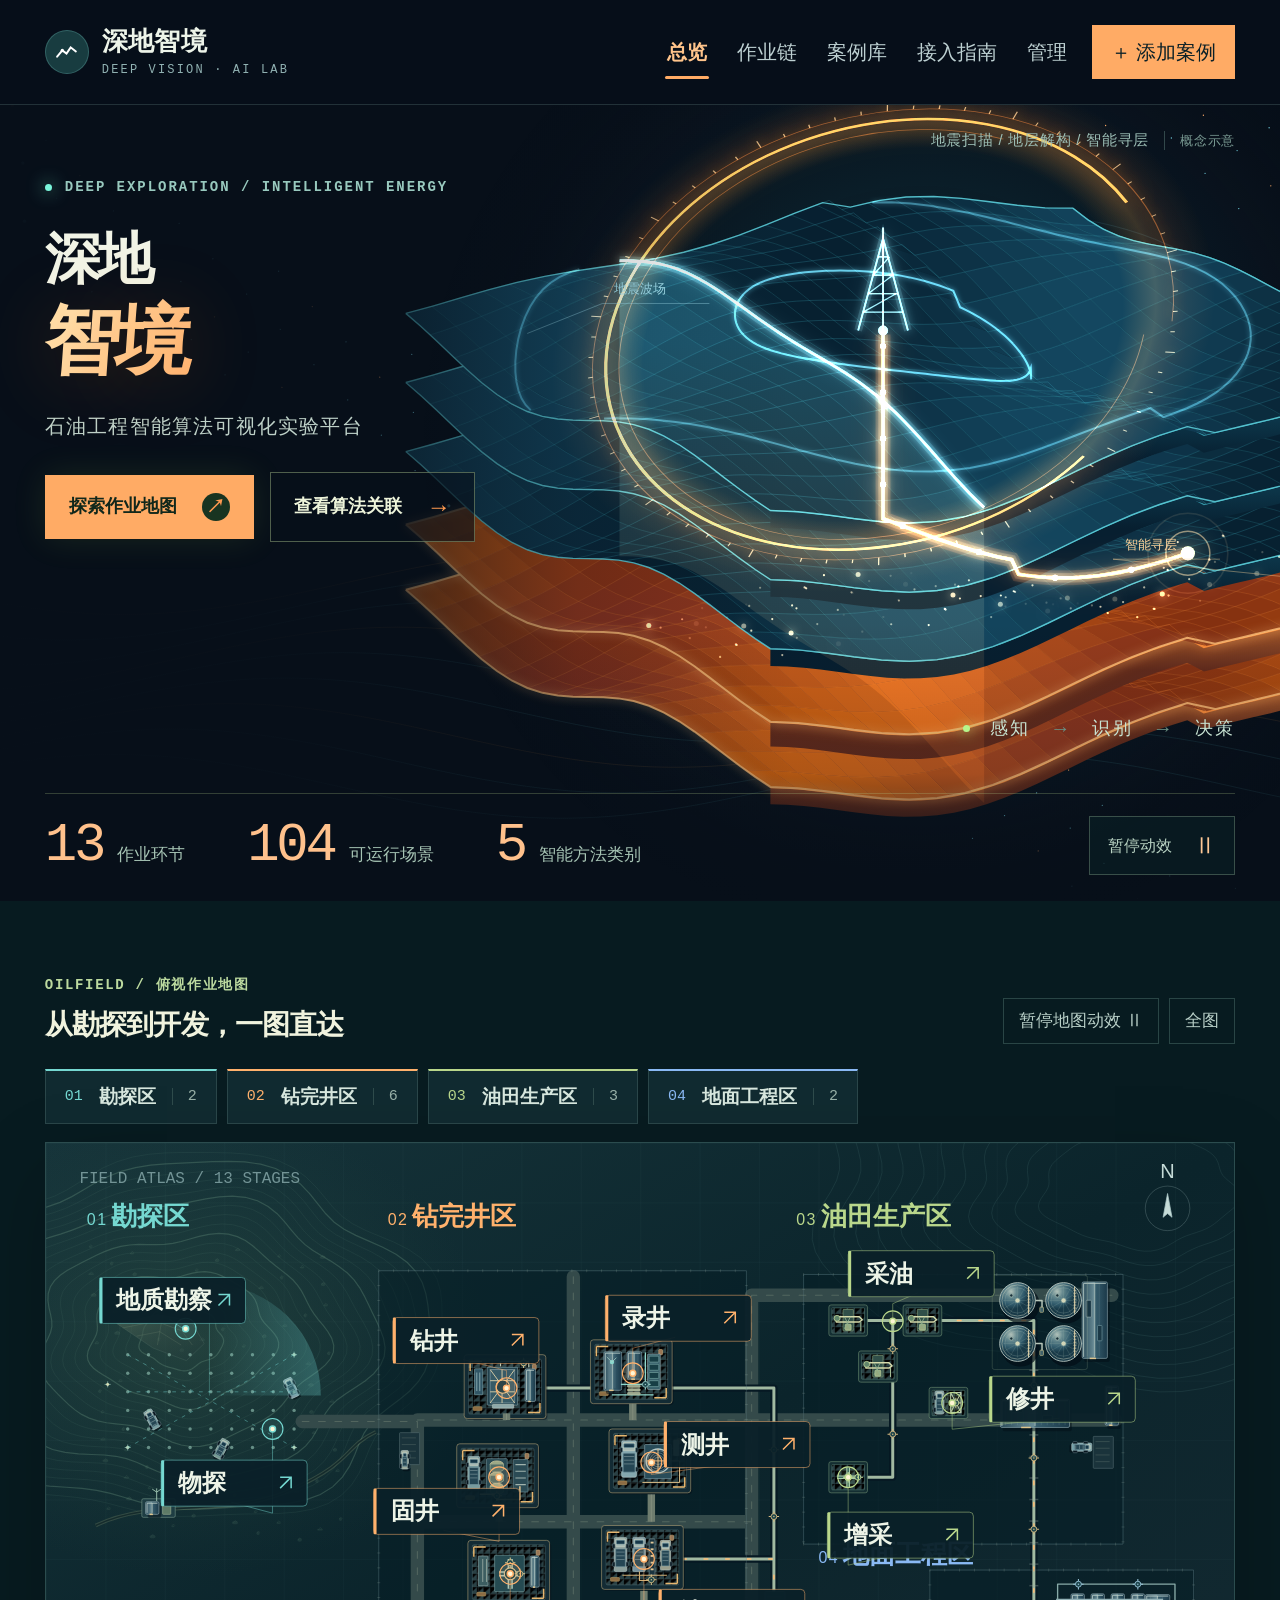
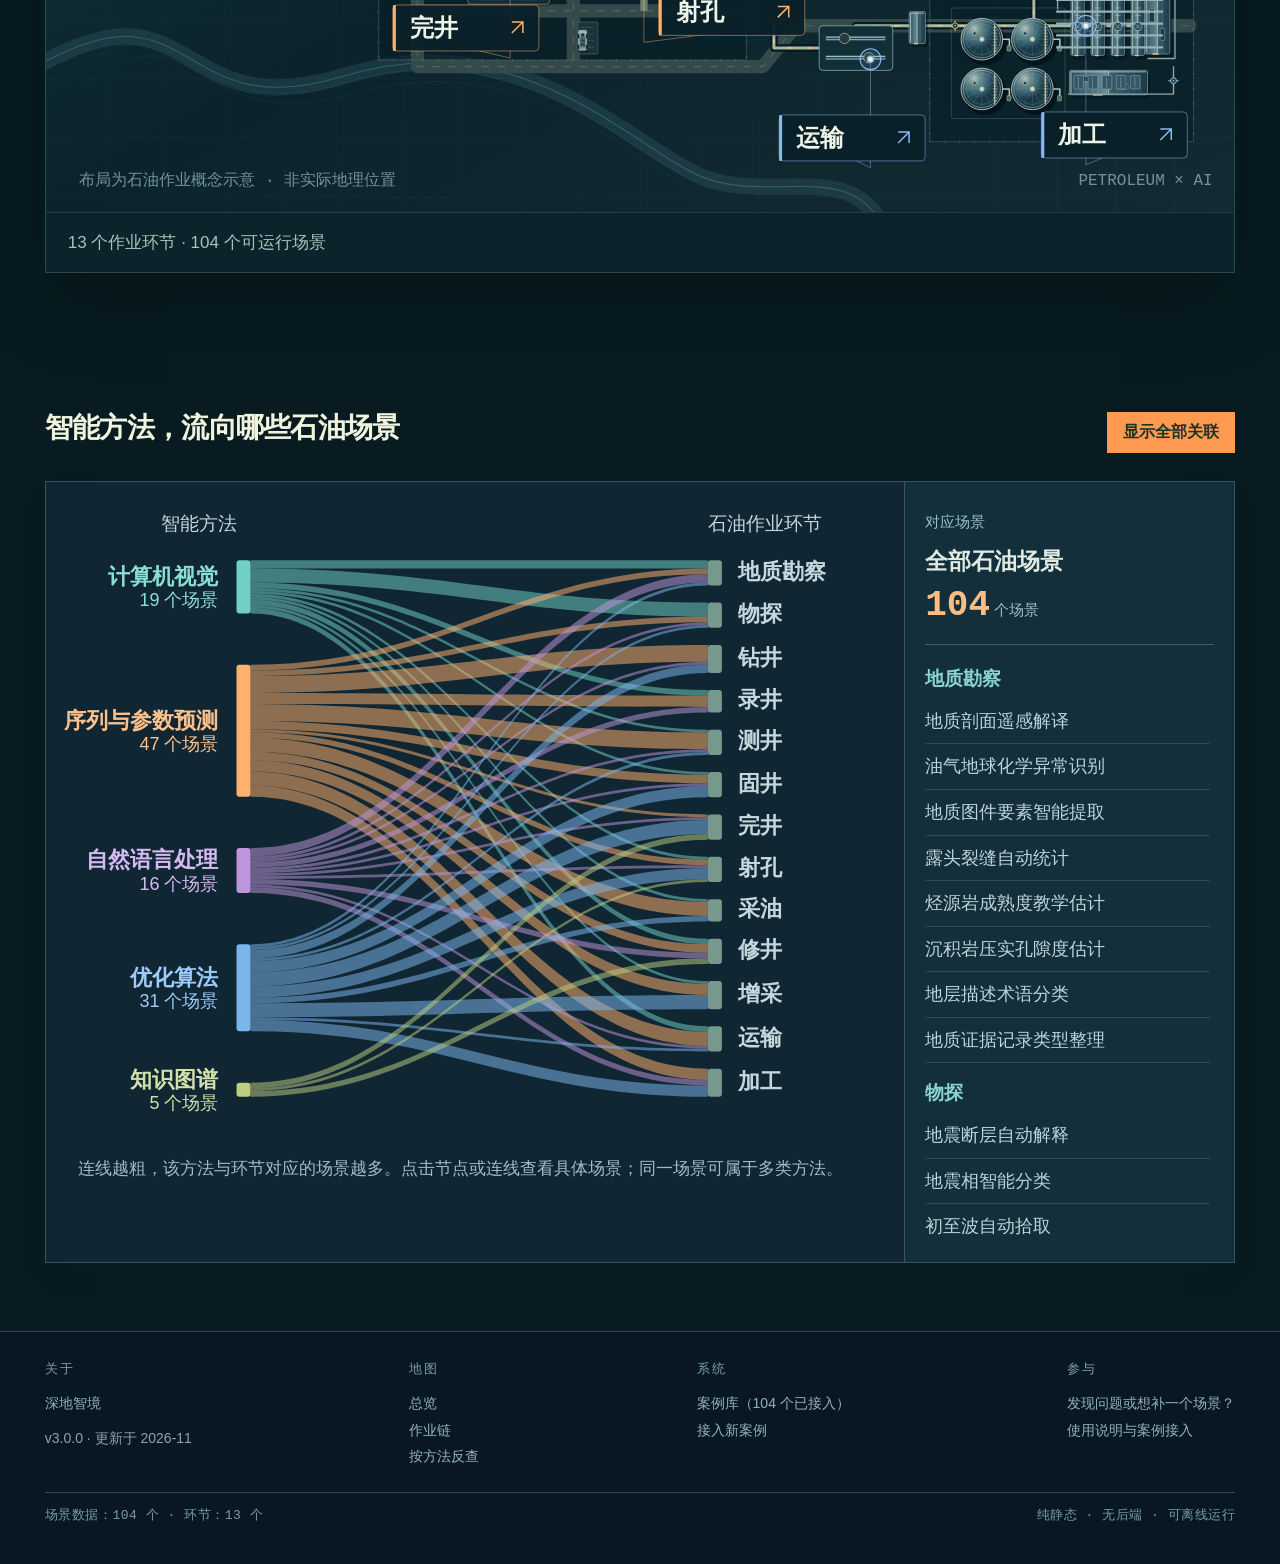
==== commit 09bb247e: "Load each demonstration on demand with retry and cancellation" ====
--- a/index.html
+++ b/index.html
@@ -50,7 +50,7 @@
 
 <script src="assets/core/admin.js?v=25abed505810"></script>
 
-<script src="assets/cases/submission.case.js?v=53d405d1c8ea"></script>
+<script src="assets/cases/submission.case.js?v=0850a30bf030"></script>
 <script src="assets/core/shell.js?v=cf07dbf7e79e"></script>
 
 <script src="assets/core/jszip.min.js?v=f12f367798e3"></script><script src="assets/core/zip-import.js?v=107d99b56306"></script><script src="assets/core/enhance.js?v=d10f1e54874f"></script><script src="assets/core/review.js?v=57af353145b8"></script><script src="assets/core/field-detail.js?v=57bccdac3e24"></script><script src="assets/core/field-map.js?v=561b16497f39"></script><script src="assets/core/method-map.js?v=8bbf42f8b84b"></script><script src="assets/core/hero-wavefield.js?v=b8c109173e11"></script><script src="assets/core/hero-showcase.js?v=47ed6ec9f074"></script><script src="assets/core/site-style.js?v=aeabc6222d94"></script><script src="assets/core/three-vendor.js?v=73708dd5fd15"></script><script src="assets/core/field-scene-catalog.js?v=a9eef6bc4c79"></script><script src="assets/core/field-panorama.js?v=92b64bff4423"></script><script src="assets/core/field-models.js?v=7644976f595b"></script><script src="assets/core/field-world.js?v=37306292ba66"></script><script src="assets/core/drilling-stage.js?v=5fe9d2c234d6"></script><script src="assets/core/reading-scale.js?v=5ea60c74acb3"></script></body>
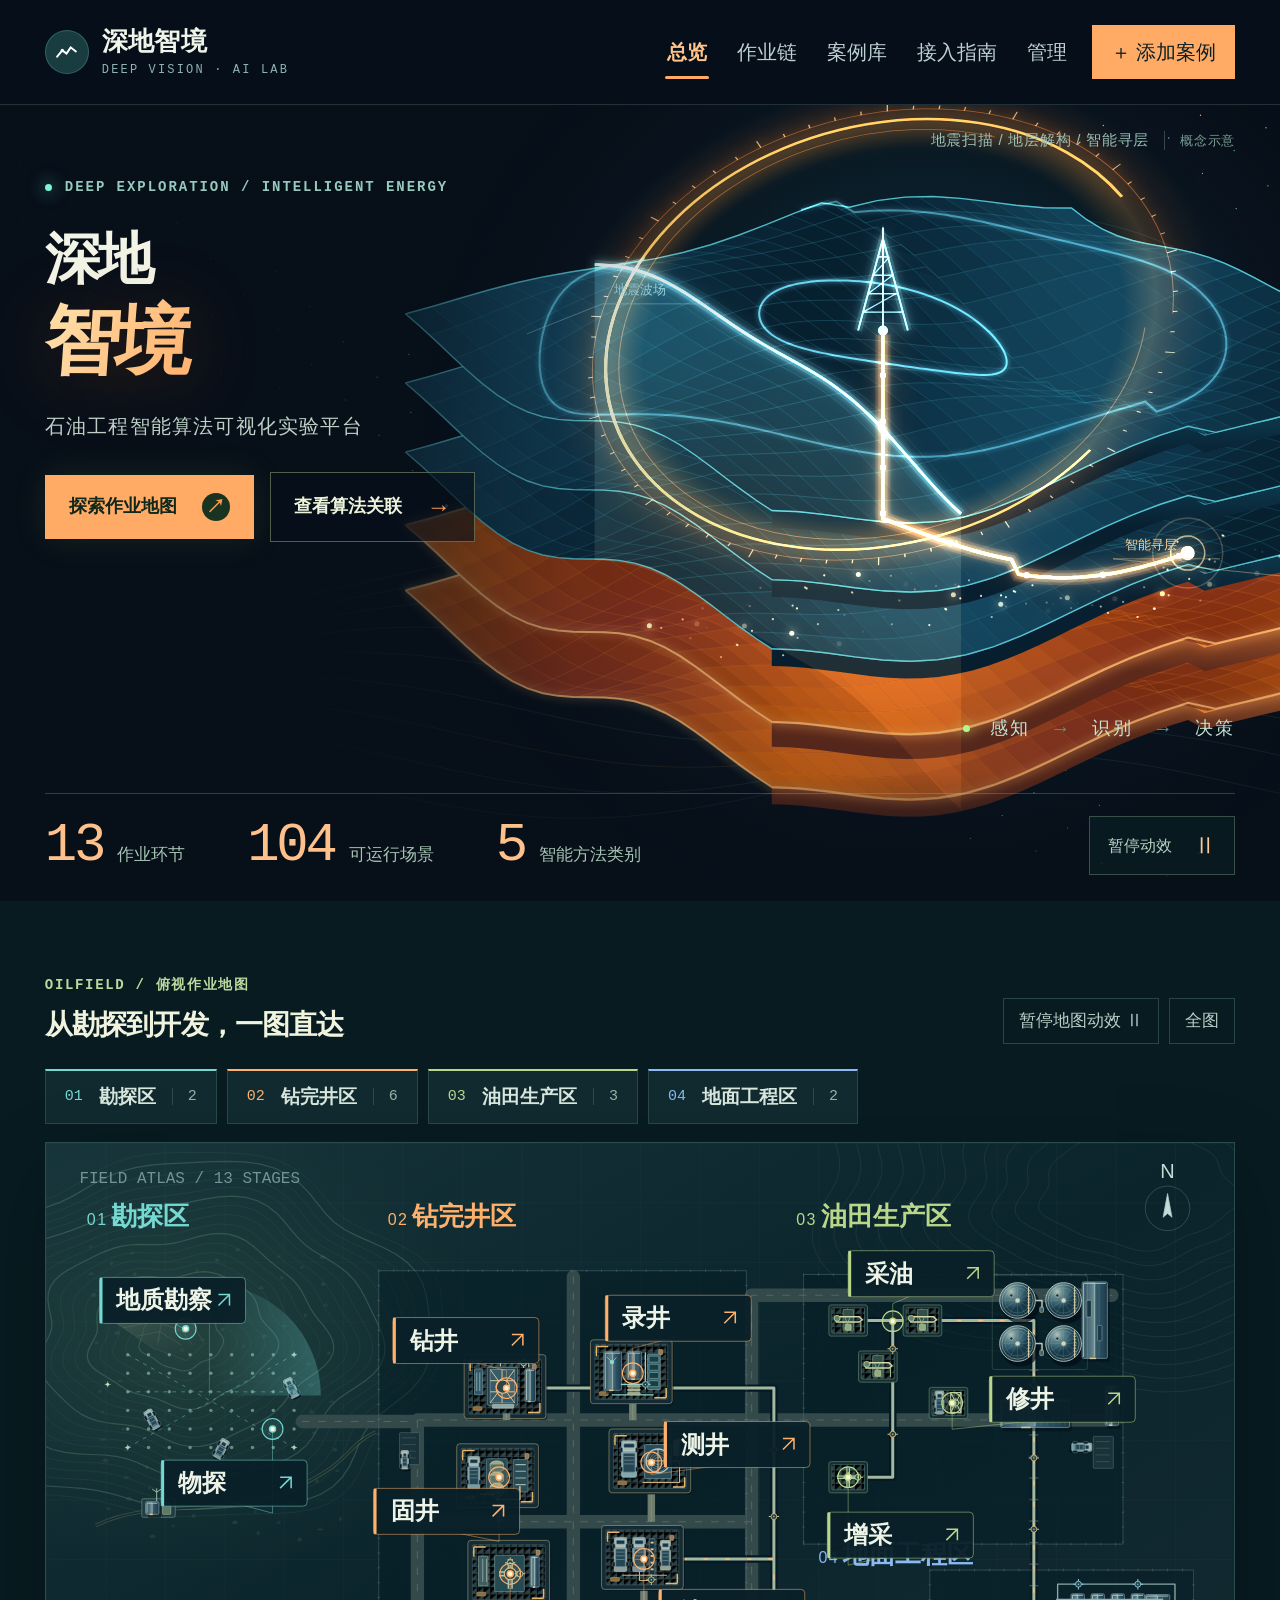
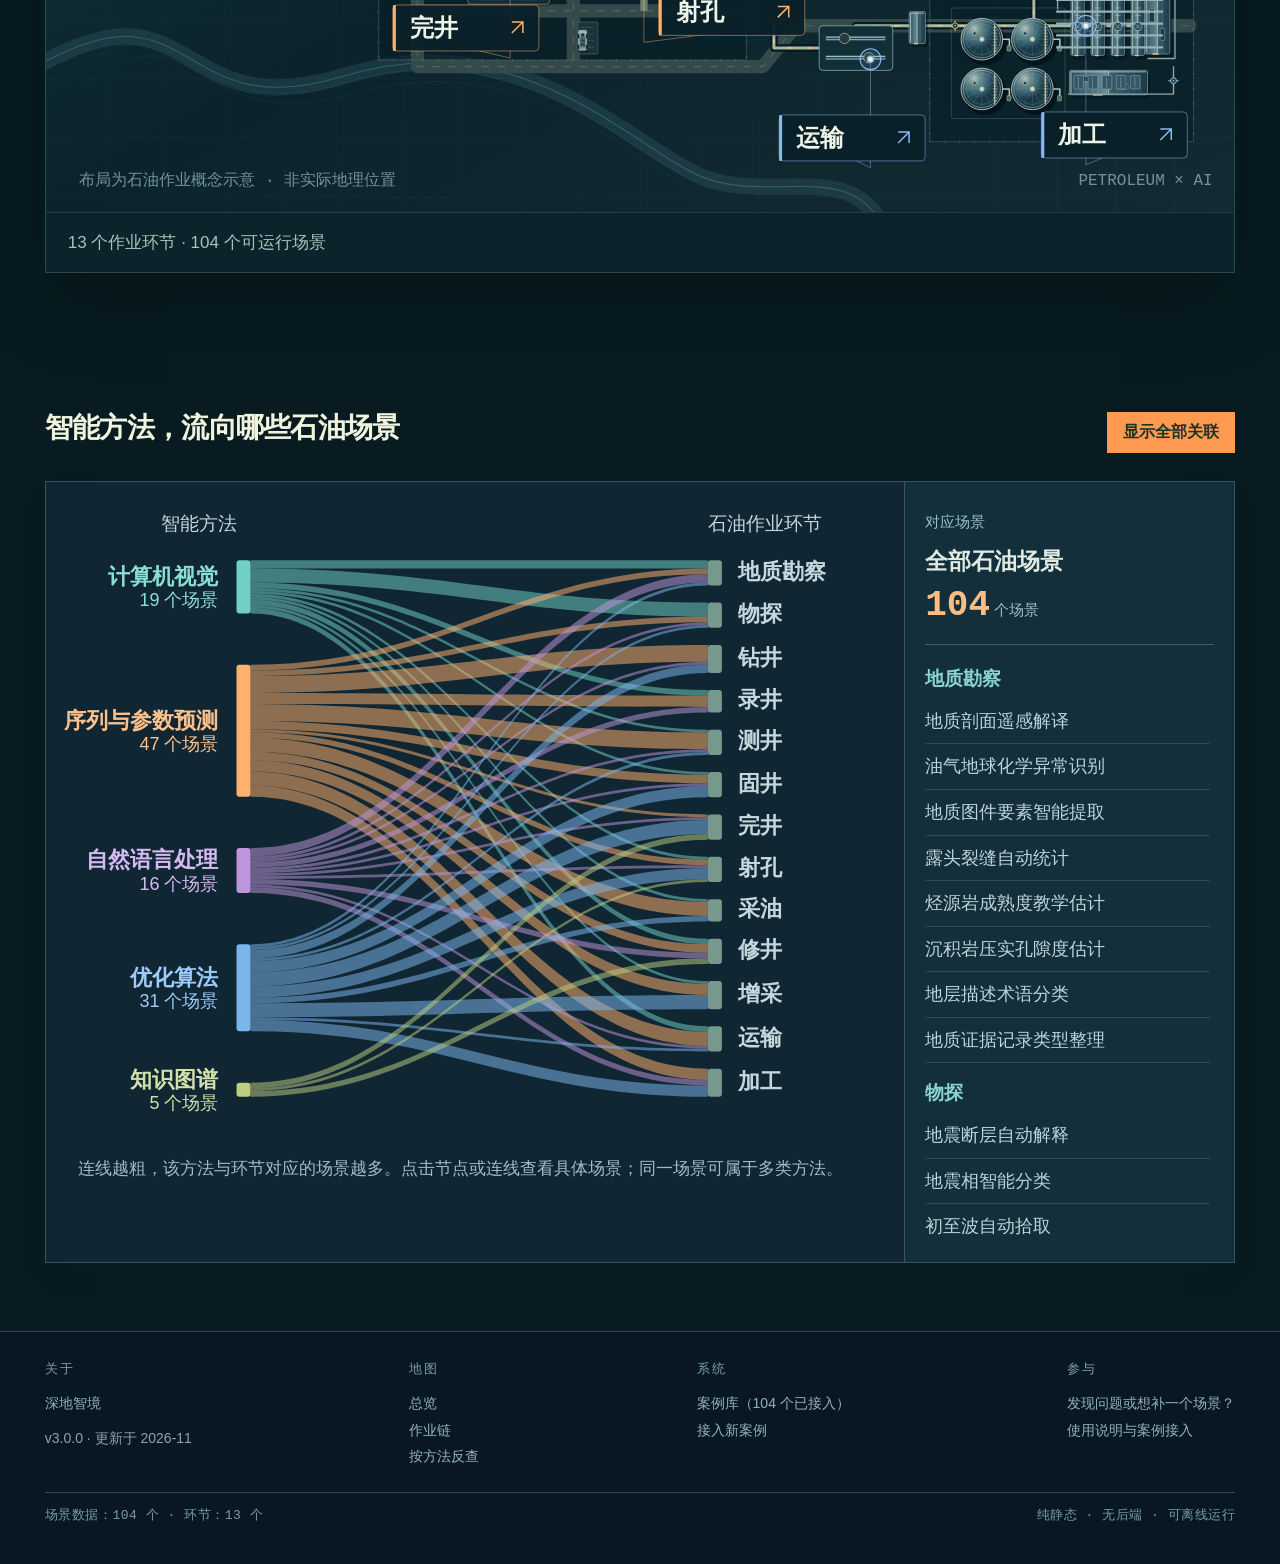
==== commit 15e256ee: "Fix blank Three.js charts after embedded layout resize" ====
--- a/index.html
+++ b/index.html
@@ -50,7 +50,7 @@
 
 <script src="assets/core/admin.js?v=25abed505810"></script>
 
-<script src="assets/cases/submission.case.js?v=0850a30bf030"></script>
+<script src="assets/cases/submission.case.js?v=23af36adedac"></script>
 <script src="assets/core/shell.js?v=cf07dbf7e79e"></script>
 
 <script src="assets/core/jszip.min.js?v=f12f367798e3"></script><script src="assets/core/zip-import.js?v=107d99b56306"></script><script src="assets/core/enhance.js?v=d10f1e54874f"></script><script src="assets/core/review.js?v=57af353145b8"></script><script src="assets/core/field-detail.js?v=57bccdac3e24"></script><script src="assets/core/field-map.js?v=561b16497f39"></script><script src="assets/core/method-map.js?v=8bbf42f8b84b"></script><script src="assets/core/hero-wavefield.js?v=b8c109173e11"></script><script src="assets/core/hero-showcase.js?v=47ed6ec9f074"></script><script src="assets/core/site-style.js?v=aeabc6222d94"></script><script src="assets/core/three-vendor.js?v=73708dd5fd15"></script><script src="assets/core/field-scene-catalog.js?v=a9eef6bc4c79"></script><script src="assets/core/field-panorama.js?v=92b64bff4423"></script><script src="assets/core/field-models.js?v=7644976f595b"></script><script src="assets/core/field-world.js?v=37306292ba66"></script><script src="assets/core/drilling-stage.js?v=5fe9d2c234d6"></script><script src="assets/core/reading-scale.js?v=5ea60c74acb3"></script></body>
